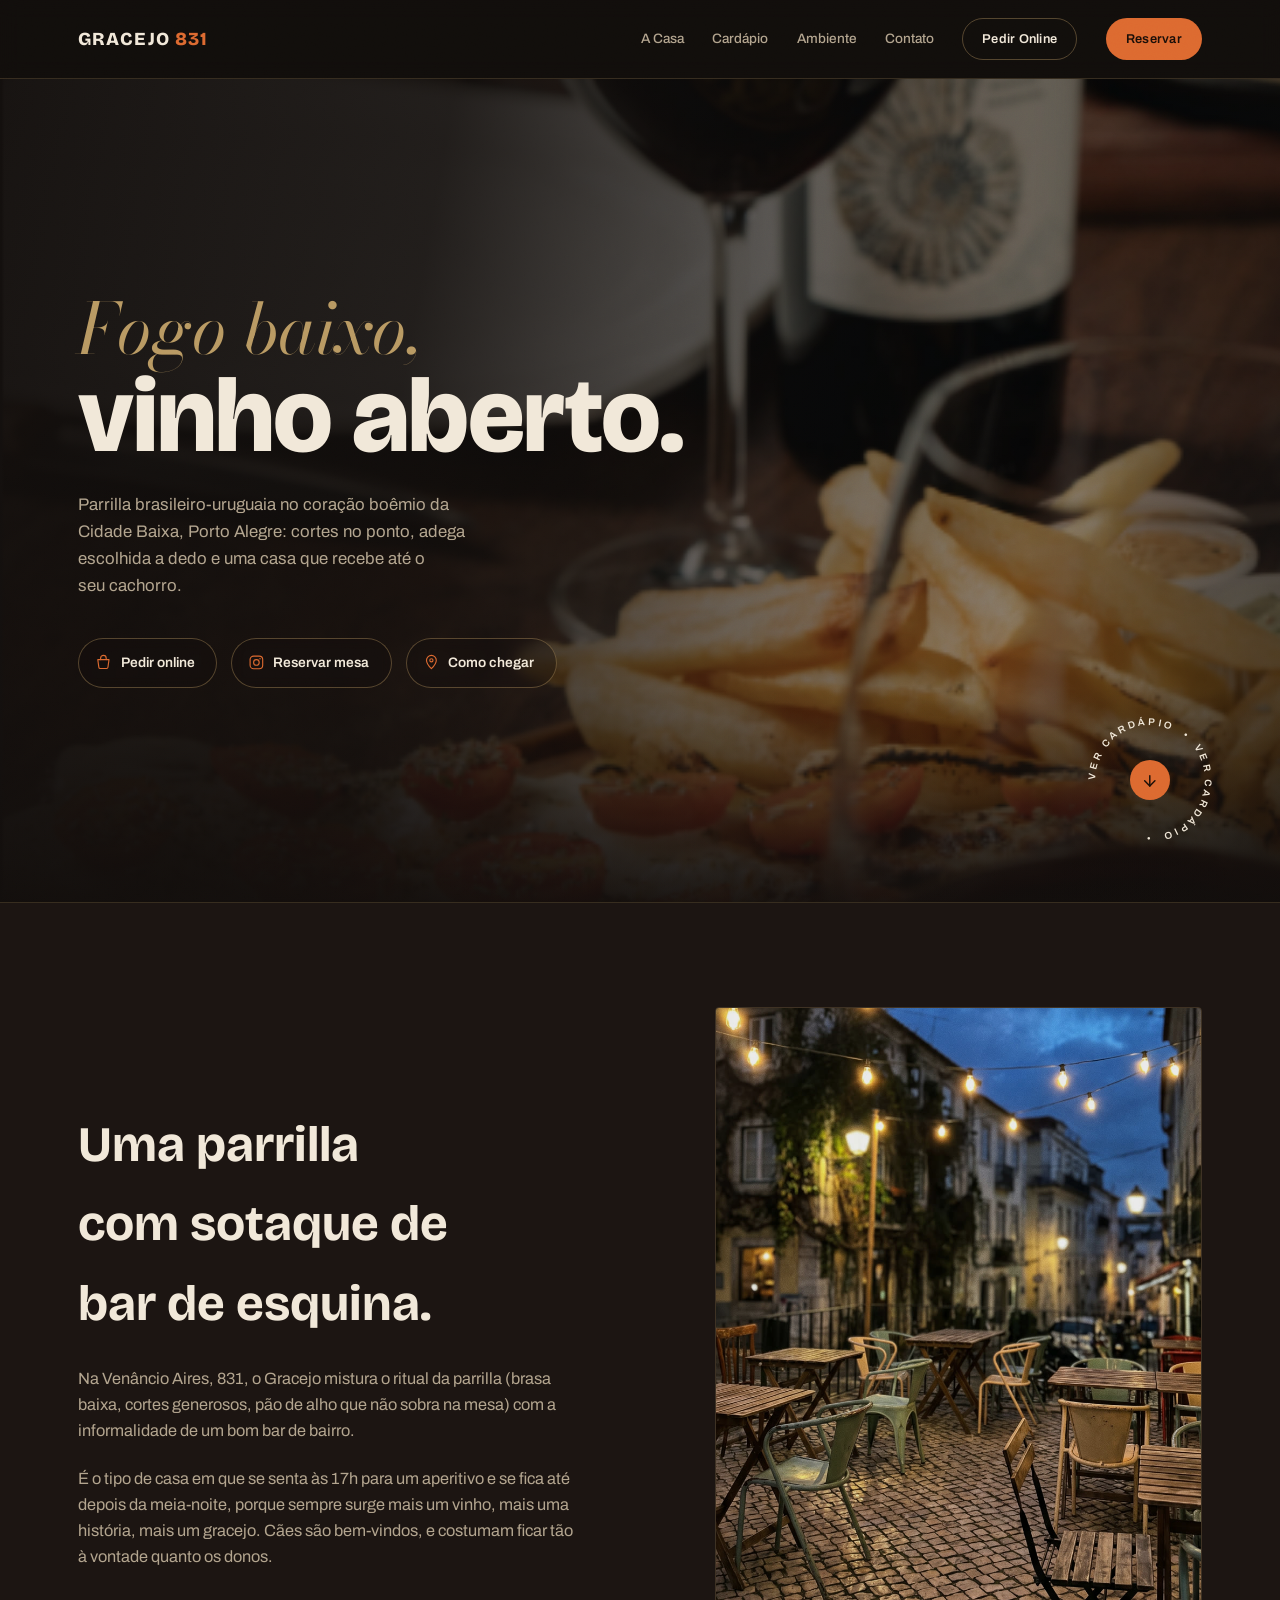
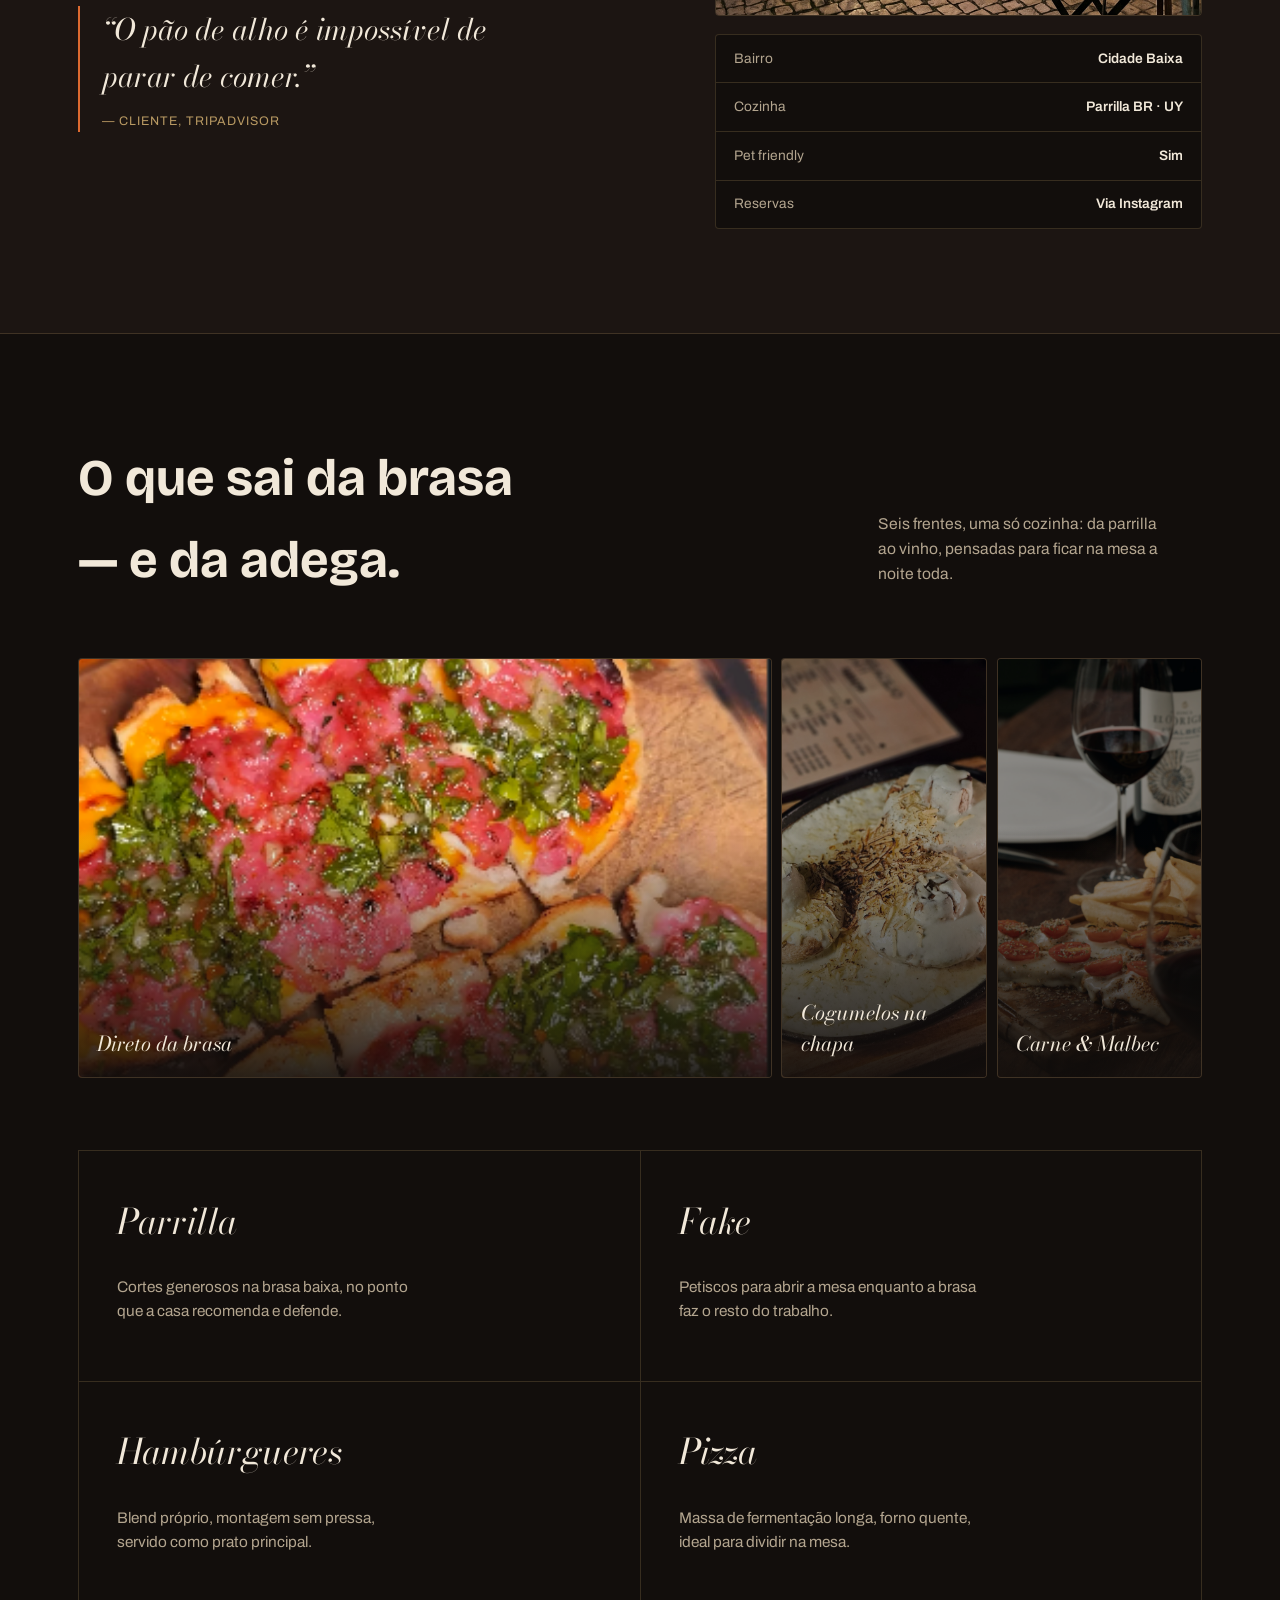
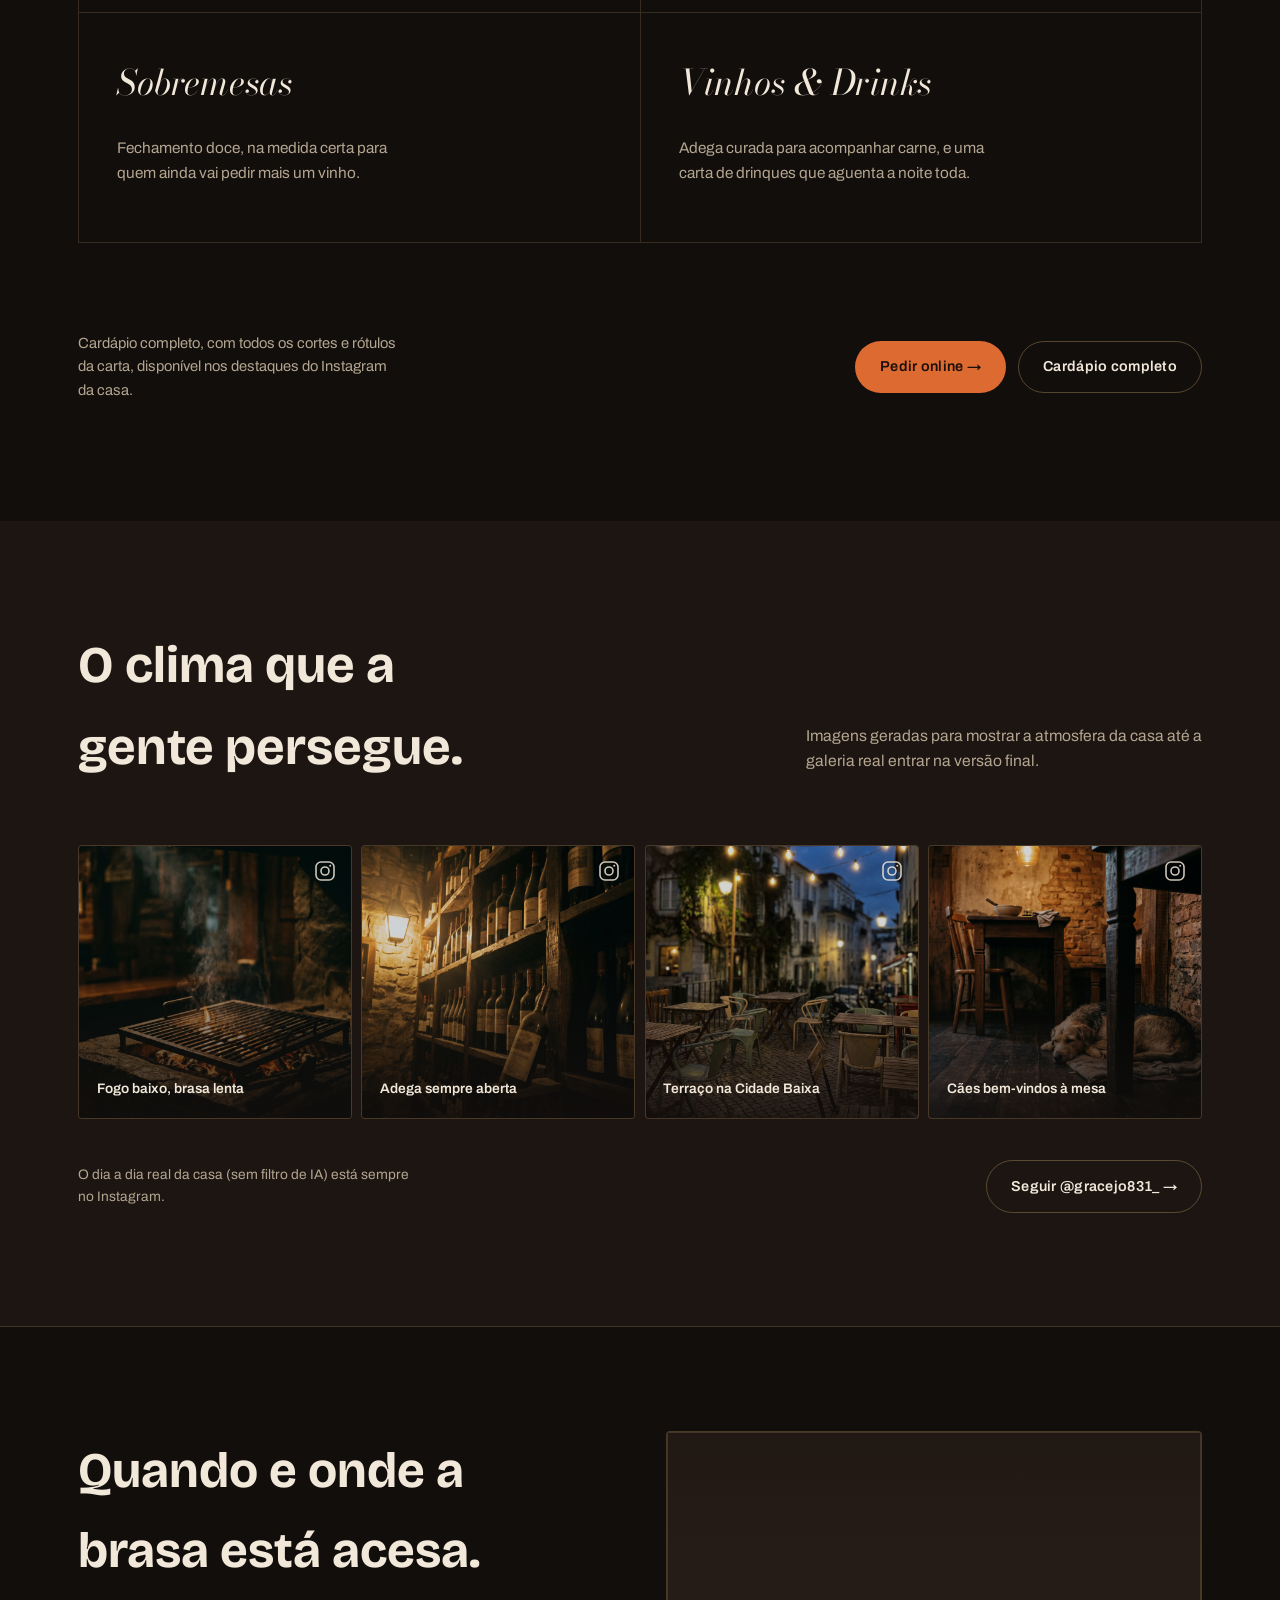
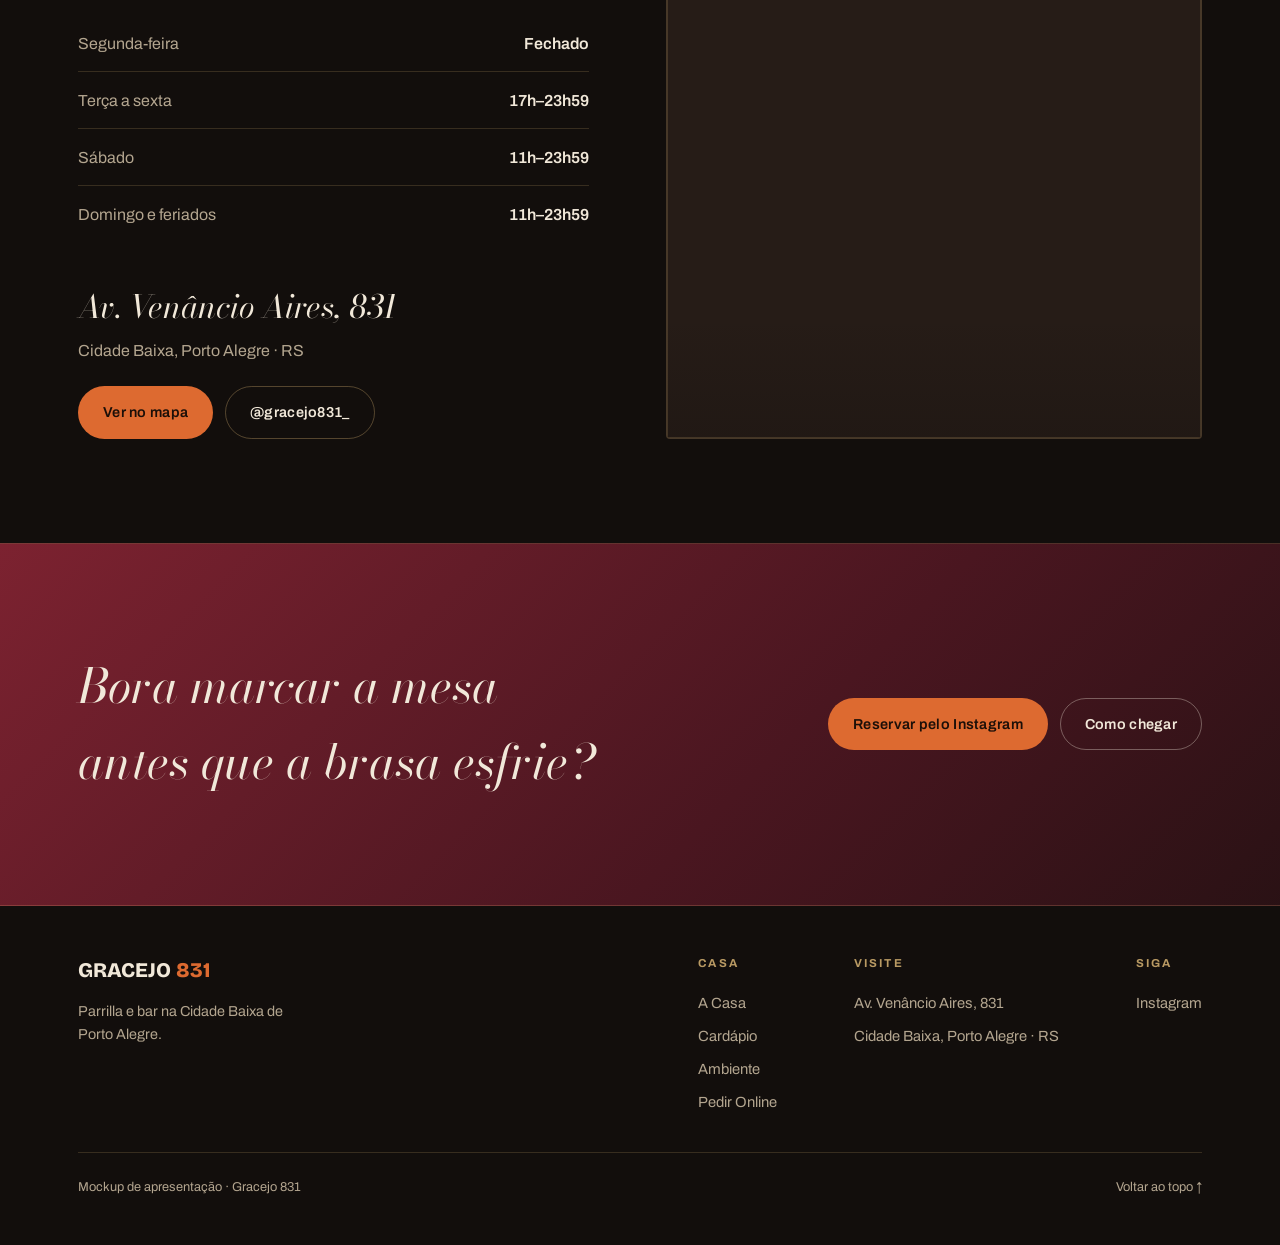
==== index.html @ 01ff9b74 "Redesign menu category list as a bordered 2-column grid Replace the flat stacked list of six categor" ====
<!doctype html>
<html lang="pt-BR">
<head>
<meta charset="UTF-8" />
<title>Gracejo 831</title>
<meta name="viewport" content="width=device-width, initial-scale=1" />
<meta name="description" content="Gracejo 831: parrilla brasileiro-uruguaia na Cidade Baixa, Porto Alegre. Cortes no ponto, adega escolhida a dedo, casa pet friendly." />
<link rel="preconnect" href="https://fonts.googleapis.com" />
<link rel="preconnect" href="https://fonts.gstatic.com" crossorigin />
<link href="https://fonts.googleapis.com/css2?family=Bricolage+Grotesque:opsz,wght@12..96,200..800&family=Bodoni+Moda:ital,opsz,wght@0,6..96,400..700;1,6..96,400..700&family=Archivo:wght@400;500;600;700&display=swap" rel="stylesheet" />
<link rel="stylesheet" href="styles.css" />

<style>
  /* ---------- Hero ---------- */
  .hero {
    position: relative;
    overflow: hidden;
    min-height: calc(100vh - var(--nav-h));
    display: flex;
    align-items: center;
    border-bottom: 1px solid var(--line);
  }
  .hero-media {
    position: absolute;
    inset: 0;
    z-index: 0;
  }
  .hero-media img {
    width: 100%;
    height: 100%;
    object-fit: cover;
    object-position: 62% 45%;
    filter: saturate(0.94) brightness(0.72);
  }
  .hero-media::after {
    content: "";
    position: absolute;
    inset: 0;
    background:
      linear-gradient(100deg, rgba(18, 14, 12, 0.96) 0%, rgba(18, 14, 12, 0.88) 32%, rgba(18, 14, 12, 0.42) 58%, rgba(18, 14, 12, 0.18) 78%, rgba(18, 14, 12, 0.55) 100%),
      linear-gradient(0deg, rgba(18, 14, 12, 0.9) 0%, rgba(18, 14, 12, 0) 26%);
  }
  .hero-inner {
    position: relative;
    z-index: 2;
    width: 100%;
    padding-block: clamp(3rem, 8vw, 4rem);
  }
  .hero-title {
    display: flex;
    flex-direction: column;
    gap: 0.1em;
  }
  .hero-title .line-italic {
    font-family: var(--font-serif);
    font-style: italic;
    font-weight: 400;
    font-size: clamp(2.4rem, 6vw, 4.4rem);
    color: var(--brass);
    line-height: 1;
  }
  .hero-title .line-strong {
    font-family: var(--font-display);
    font-weight: 800;
    font-size: clamp(3.2rem, 9vw, 6.6rem);
    line-height: 0.94;
    letter-spacing: -0.01em;
  }
  .hero-sub {
    max-width: 42ch;
    color: var(--bone-dim);
    margin-top: 1.6rem;
    font-size: 1.05rem;
  }
  .hero-actions {
    display: flex;
    flex-wrap: wrap;
    gap: 0.85rem;
    margin-top: 2.4rem;
  }
  .pill {
    display: inline-flex;
    align-items: center;
    gap: 0.55rem;
    padding: 0.8rem 1.35rem 0.8rem 1rem;
    border: 1px solid var(--line-strong);
    border-radius: 999px;
    font-size: 0.86rem;
    font-weight: 600;
    color: var(--bone);
    background: rgba(18, 14, 12, 0.35);
    backdrop-filter: blur(6px);
    transition: border-color 0.2s ease, background 0.2s ease, transform 0.15s ease;
  }
  .pill:hover { border-color: var(--brass); background: rgba(185, 154, 99, 0.14); transform: translateY(-1px); }
  .pill svg { width: 1.05rem; height: 1.05rem; flex: none; color: var(--ember); }

  .menu-badge {
    position: absolute;
    right: clamp(1.25rem, 5vw, 4.5rem);
    bottom: clamp(1.5rem, 6vw, 3.5rem);
    z-index: 3;
    width: clamp(96px, 11vw, 132px);
    height: clamp(96px, 11vw, 132px);
    display: grid;
    place-items: center;
  }
  .badge-ring {
    position: absolute;
    inset: 0;
    animation: spin 16s linear infinite;
  }
  .menu-badge-arrow {
    position: relative;
    z-index: 1;
    width: 2.5rem;
    height: 2.5rem;
    border-radius: 50%;
    background: var(--ember);
    color: #1b0f08;
    display: grid;
    place-items: center;
    transition: transform 0.2s ease;
  }
  .menu-badge:hover .menu-badge-arrow { transform: scale(1.08); }
  .menu-badge-arrow svg { width: 1.1rem; height: 1.1rem; }
  @keyframes spin { to { transform: rotate(360deg); } }
  @media (prefers-reduced-motion: reduce) {
    .badge-ring { animation: none; }
  }
  @media (max-width: 700px) {
    .menu-badge { display: none; }
  }

  /* ---------- A Casa ---------- */
  .casa {
    background: var(--charcoal-2);
    border-bottom: 1px solid var(--line);
  }
  .casa-grid {
    display: grid;
    grid-template-columns: 1.15fr 1fr;
    gap: clamp(2.5rem, 6vw, 5rem);
    align-items: center;
  }
  @media (max-width: 860px) {
    .casa-grid { grid-template-columns: 1fr; }
  }
  .casa-body h2 {
    font-size: clamp(2.1rem, 4.6vw, 3.1rem);
    max-width: 15ch;
  }
  .casa-body p { color: var(--bone-dim); font-size: 1.02rem; max-width: 56ch; margin-top: 1.4rem; }

  blockquote.pull {
    margin: 2.2rem 0 0;
    padding-left: 1.4rem;
    border-left: 2px solid var(--ember);
  }
  blockquote.pull p {
    font-family: var(--font-serif);
    font-style: italic;
    font-size: clamp(1.4rem, 2.6vw, 1.85rem);
    color: var(--bone);
    max-width: 22ch;
    margin: 0;
  }
  blockquote.pull cite {
    display: block;
    font-style: normal;
    font-size: 0.78rem;
    letter-spacing: 0.08em;
    text-transform: uppercase;
    color: var(--brass);
    margin-top: 0.7rem;
    font-family: var(--font-body);
  }

  .casa-media { position: relative; }
  .casa-photo {
    aspect-ratio: 4 / 5;
    border-radius: 4px;
    overflow: hidden;
    border: 1px solid var(--line);
  }
  .casa-photo img { width: 100%; height: 100%; object-fit: cover; filter: saturate(0.94) brightness(0.92); }
  .casa-strip {
    margin-top: 1.1rem;
    border: 1px solid var(--line);
    border-radius: 4px;
    background: var(--charcoal);
  }
  .casa-strip-row {
    display: flex;
    justify-content: space-between;
    gap: 1rem;
    padding: 0.8rem 1.15rem;
    border-bottom: 1px solid var(--line);
    font-size: 0.86rem;
  }
  .casa-strip-row:last-child { border-bottom: none; }
  .casa-strip-row .k { color: var(--bone-dim); }
  .casa-strip-row .v { font-weight: 600; text-align: right; }

  /* ---------- Cardápio ---------- */
  .foco-grid {
    display: flex;
    gap: 0.6rem;
    height: clamp(240px, 36vw, 420px);
    margin-bottom: clamp(3rem, 7vw, 4.5rem);
  }
  .foco-item {
    position: relative;
    flex: 1 1 0;
    min-width: 0;
    display: flex;
    flex-direction: column;
    justify-content: flex-end;
    border-radius: 4px;
    overflow: hidden;
    border: 1px solid var(--line);
    padding: 0;
    margin: 0;
    cursor: pointer;
    background: var(--charcoal-2);
    transition: flex-grow 0.55s cubic-bezier(0.16, 0.84, 0.44, 1);
  }
  .foco-item.is-active { flex-grow: 3.4; }
  .foco-item img {
    position: absolute;
    inset: 0;
    width: 100%;
    height: 100%;
    object-fit: cover;
    filter: saturate(0.82) brightness(0.66);
    transition: filter 0.5s ease;
  }
  .foco-item.is-active img { filter: saturate(1.05) brightness(1); }
  .foco-item::after {
    content: "";
    position: absolute;
    inset: 0;
    background: linear-gradient(180deg, rgba(18, 14, 12, 0) 40%, rgba(18, 14, 12, 0.9));
  }
  .foco-label {
    position: relative;
    z-index: 1;
    display: block;
    padding: 1.15rem;
    font-family: var(--font-serif);
    font-style: italic;
    font-size: clamp(1rem, 1.6vw, 1.3rem);
    color: var(--bone);
    text-align: left;
  }
  @media (max-width: 700px) {
    .foco-grid { flex-direction: column; height: auto; }
    .foco-item { flex: 0 0 auto; height: 120px; }
    .foco-item.is-active { height: 240px; }
  }
  @media (prefers-reduced-motion: reduce) {
    .foco-item, .foco-item img { transition: none; }
  }

  .menu-index {
    display: grid;
    grid-template-columns: repeat(2, 1fr);
    border-top: 1px solid var(--line);
    border-left: 1px solid var(--line);
  }
  .menu-index-row {
    padding: clamp(1.8rem, 3.6vw, 2.6rem) clamp(1.6rem, 3vw, 2.4rem);
    border-right: 1px solid var(--line);
    border-bottom: 1px solid var(--line);
    display: flex;
    flex-direction: column;
    gap: 0.65rem;
    transition: background 0.2s ease;
  }
  .menu-index-row:hover { background: rgba(185, 154, 99, 0.05); }
  .menu-index-row h3 {
    font-family: var(--font-serif);
    font-style: italic;
    font-weight: 400;
    font-size: clamp(1.6rem, 3.2vw, 2.2rem);
  }
  .menu-index-row p { color: var(--bone-dim); font-size: 0.96rem; max-width: 34ch; }
  @media (max-width: 700px) {
    .menu-index { grid-template-columns: 1fr; }
  }

  .menu-note {
    display: flex;
    justify-content: space-between;
    align-items: center;
    gap: 1.5rem;
    flex-wrap: wrap;
    margin-top: 2.6rem;
    padding-top: 2rem;
  }
  .menu-note p { color: var(--bone-dim); font-size: 0.92rem; max-width: 42ch; }

  /* ---------- Ambiente ---------- */
  .ambiente { background: var(--charcoal-2); border-bottom: 1px solid var(--line); }
  .ambiente .section-head p { max-width: 44ch; }
  .mood-grid {
    display: grid;
    grid-template-columns: repeat(4, 1fr);
    gap: 0.6rem;
  }
  @media (max-width: 900px) { .mood-grid { grid-template-columns: repeat(2, 1fr); } }
  .mood-card {
    aspect-ratio: 1 / 1;
    border-radius: 4px;
    border: 1px solid var(--line);
    position: relative;
    overflow: hidden;
    display: flex;
    align-items: flex-end;
    padding: 1.1rem;
    background: var(--charcoal-3);
  }
  .mood-card img {
    position: absolute;
    inset: 0;
    width: 100%;
    height: 100%;
    object-fit: cover;
    filter: saturate(0.94) brightness(0.85);
    transition: transform 0.6s cubic-bezier(0.16, 0.84, 0.44, 1), filter 0.6s ease;
  }
  .mood-card:hover img { transform: scale(1.06); filter: saturate(1.02) brightness(0.92); }
  .mood-card span {
    position: relative;
    z-index: 1;
    font-family: var(--font-body);
    font-weight: 600;
    font-size: 0.86rem;
    color: var(--bone);
    text-wrap: balance;
  }
  .mood-card .ig-mark {
    position: absolute;
    top: 0.85rem;
    right: 0.85rem;
    z-index: 1;
    width: 1.5rem;
    height: 1.5rem;
    color: var(--bone);
    opacity: 0.85;
  }
  .mood-card::after {
    content: "";
    position: absolute;
    inset: 0;
    z-index: 0;
    background: linear-gradient(180deg, rgba(18,14,12,0.02) 40%, rgba(18,14,12,0.88));
  }
  @media (prefers-reduced-motion: reduce) {
    .mood-card img, .mood-card:hover img { transition: none; transform: none; }
  }
  .ambiente-foot {
    display: flex;
    justify-content: space-between;
    align-items: center;
    gap: 1.5rem;
    flex-wrap: wrap;
    margin-top: 2rem;
  }
  .ambiente-foot p { color: var(--bone-dim); font-size: 0.86rem; max-width: 48ch; }

  /* ---------- Contato ---------- */
  .contato-grid {
    display: grid;
    grid-template-columns: 1fr 1.05fr;
    gap: clamp(2.5rem, 6vw, 5rem);
    align-items: stretch;
  }
  @media (max-width: 900px) { .contato-grid { grid-template-columns: 1fr; } }
  table.hours { width: 100%; border-collapse: collapse; margin-top: 1.6rem; }
  table.hours td {
    padding: 0.95rem 0;
    border-bottom: 1px solid var(--line);
    font-size: 1rem;
  }
  table.hours td:first-child { color: var(--bone-dim); }
  table.hours td:last-child { text-align: right; font-weight: 600; font-variant-numeric: tabular-nums; }
  table.hours tr:last-child td { border-bottom: none; }
  .addr-block { margin-top: 2.4rem; }
  .addr-block h3 { font-family: var(--font-serif); font-style: italic; font-weight: 400; font-size: clamp(1.5rem, 3vw, 2rem); }
  .addr-block p { color: var(--bone-dim); margin-top: 0.4rem; }
  .addr-actions { display: flex; gap: 0.75rem; margin-top: 1.4rem; flex-wrap: wrap; }

  .map-frame {
    position: relative;
    border-radius: 4px;
    overflow: hidden;
    border: 1px solid var(--line);
    min-height: 320px;
    background: var(--charcoal-3);
  }
  .map-frame iframe {
    position: absolute;
    inset: 0;
    width: 100%;
    height: 100%;
    border: 0;
    filter: grayscale(1) invert(0.9) contrast(0.85) brightness(0.95);
  }
  .map-frame::after {
    content: "";
    position: absolute;
    inset: 0;
    pointer-events: none;
    box-shadow: inset 0 0 0 1px var(--line);
    background: linear-gradient(180deg, rgba(18,14,12,0.25), rgba(18,14,12,0) 20%, rgba(18,14,12,0) 80%, rgba(18,14,12,0.25));
  }

  /* ---------- CTA band ---------- */
  .cta-band {
    background: linear-gradient(135deg, var(--malbec) 0%, var(--malbec-2) 60%, var(--charcoal) 130%);
    border-top: 1px solid var(--line);
    border-bottom: 1px solid var(--line);
  }
  .cta-inner {
    display: flex;
    justify-content: space-between;
    align-items: center;
    gap: 2rem;
    flex-wrap: wrap;
  }
  .cta-band h2 {
    font-family: var(--font-serif);
    font-style: italic;
    font-weight: 400;
    font-size: clamp(2rem, 5vw, 3rem);
    max-width: 18ch;
  }
  .cta-band .btn-ghost { border-color: rgba(241, 232, 217, 0.35); }
  .cta-band .btn-ghost:hover { border-color: var(--bone); background: rgba(241, 232, 217, 0.08); }
</style>
</head>
<body>

<!--
THESIS: A premium editorial restaurant template — full-bleed food photography,
an elegant italic-serif headline, and a tabbed dish showcase — built the way
a client-approved reference actually looks, replacing the previous build's
bespoke animated-grate hero the owner rejected.
OWN-WORLD: near-black charcoal ground, warm bone/cream text, ember-orange
for action, brass/gold for quiet accents and rules, malbec reserved for the
closing CTA band; Bricolage Grotesque for UI, Bodoni Moda italic (swapped in
after the detector flagged Instrument Serif as an overused face) for display
headlines and pull quotes, Archivo for body.
STORY: visitor lands on a full-bleed hero photo with an italic serif tagline
and a rotating "ver cardápio" badge, scrolls through A Casa's real voice,
a photo-led dish showcase and menu index, an Instagram-style Ambiente grid,
then Contato with a real embedded map and hours before a closing reservation
band.
FIRST VIEWPORT: sticky nav (links left, centered wordmark, CTAs right) over
a full-bleed dark hero photo; two-line italic/bold headline and subhead
lower-left, three quick-action pills beneath, rotating circular badge
anchored bottom-right.
FORM: brief-pinned directly by the user's own reference screenshots (a dark
editorial restaurant template) and https://restaurantefontana.com.br/
(quick-action row, tabbed menu, Instagram feed, map contact section) — no
concept-seed roll; a user-pinned direction beats the roll, always. Built
code-led: the references already serve as the approved composition, so the
comp-visualization round is skipped by disclosed substitution rather than
generating redundant AI comps of a look the client already chose by example.
FINISH: unreviewed and undocumented is unfinished; this build ends with the
finish review, the verdict, DESIGN.md, and every shipping raster carrying
its provenance.
-->

<header class="site">
  <nav class="nav wrap">
    <button class="nav-toggle" aria-expanded="false" aria-controls="nav-mobile" data-nav-toggle aria-label="Abrir menu">
      <svg viewBox="0 0 24 24" fill="none" stroke="currentColor" stroke-width="1.6" stroke-linecap="round"><line x1="3" y1="6" x2="21" y2="6"/><line x1="3" y1="12" x2="21" y2="12"/><line x1="3" y1="18" x2="21" y2="18"/></svg>
    </button>
    <a href="#top" class="brand">GRACEJO<span>&nbsp;831</span></a>
    <div class="nav-links-right">
      <a href="#casa">A Casa</a>
      <a href="#cardapio">Cardápio</a>
      <a href="#ambiente">Ambiente</a>
      <a href="#contato">Contato</a>
      <a class="btn btn-ghost" href="pedir.html">Pedir Online</a>
      <a class="btn btn-ember" href="https://www.instagram.com/gracejo831_/" target="_blank" rel="noopener">Reservar</a>
    </div>
  </nav>
  <div class="nav-mobile-panel" id="nav-mobile" data-nav-panel>
    <div class="wrap">
      <a href="#casa">A Casa</a>
      <a href="#cardapio">Cardápio</a>
      <a href="#ambiente">Ambiente</a>
      <a href="#contato">Contato</a>
      <div class="btn-row">
        <a class="btn btn-ghost" href="pedir.html">Pedir Online</a>
        <a class="btn btn-ember" href="https://www.instagram.com/gracejo831_/" target="_blank" rel="noopener">Reservar</a>
      </div>
    </div>
  </div>
</header>

<main id="top">
  <section class="hero">
    <div class="hero-media">
      <img src="assets/vinho_carne.png" alt="Corte grelhado ao lado de fritas e uma taça de Malbec" />
    </div>
    <div class="hero-inner wrap">
      <h1 class="hero-title">
        <span class="line-italic">Fogo baixo,</span>
        <span class="line-strong">vinho aberto.</span>
      </h1>
      <p class="hero-sub">Parrilla brasileiro-uruguaia no coração boêmio da Cidade Baixa, Porto Alegre: cortes no ponto, adega escolhida a dedo e uma casa que recebe até o seu cachorro.</p>
      <div class="hero-actions">
        <a class="pill" href="pedir.html">
          <svg viewBox="0 0 24 24" fill="none" stroke="currentColor" stroke-width="1.6" stroke-linecap="round" stroke-linejoin="round"><path d="M4 8h16l-1.5 11a2 2 0 0 1-2 1.7H7.5a2 2 0 0 1-2-1.7Z"/><path d="M8 8V6a4 4 0 0 1 8 0v2"/></svg>
          Pedir online
        </a>
        <a class="pill" href="https://www.instagram.com/gracejo831_/" target="_blank" rel="noopener">
          <svg viewBox="0 0 24 24" fill="none" stroke="currentColor" stroke-width="1.6"><rect x="3" y="3" width="18" height="18" rx="5"/><circle cx="12" cy="12" r="4"/><circle cx="17.2" cy="6.8" r="1" fill="currentColor" stroke="none"/></svg>
          Reservar mesa
        </a>
        <a class="pill" href="https://www.google.com/maps/search/?api=1&query=Av.+Ven%C3%A2ncio+Aires%2C+831+-+Cidade+Baixa%2C+Porto+Alegre+-+RS" target="_blank" rel="noopener">
          <svg viewBox="0 0 24 24" fill="none" stroke="currentColor" stroke-width="1.6" stroke-linecap="round" stroke-linejoin="round"><path d="M12 21s7-6.6 7-12a7 7 0 1 0-14 0c0 5.4 7 12 7 12Z"/><circle cx="12" cy="9" r="2.3"/></svg>
          Como chegar
        </a>
      </div>
    </div>
    <a class="menu-badge" href="#cardapio" aria-label="Ver cardápio">
      <svg class="badge-ring" viewBox="0 0 140 140">
        <defs><path id="badgePath" d="M70,70 m-58,0 a58,58 0 1,1 116,0 a58,58 0 1,1 -116,0" /></defs>
        <text font-family="Archivo, sans-serif" font-size="10.5" font-weight="600" letter-spacing="3" fill="var(--bone)">
          <textPath href="#badgePath">VER CARDÁPIO&nbsp;&nbsp;•&nbsp;&nbsp;VER CARDÁPIO&nbsp;&nbsp;•&nbsp;&nbsp;</textPath>
        </text>
      </svg>
      <span class="menu-badge-arrow">
        <svg viewBox="0 0 24 24" fill="none" stroke="currentColor" stroke-width="2" stroke-linecap="round" stroke-linejoin="round"><line x1="12" y1="5" x2="12" y2="19"/><polyline points="19 12 12 19 5 12"/></svg>
      </span>
    </a>
  </section>

  <section class="casa" id="casa">
    <div class="wrap casa-grid">
      <div class="casa-body">
        <h2>Uma parrilla com sotaque de bar de esquina.</h2>
        <p>Na Venâncio Aires, 831, o Gracejo mistura o ritual da parrilla (brasa baixa, cortes generosos, pão de alho que não sobra na mesa) com a informalidade de um bom bar de bairro.</p>
        <p>É o tipo de casa em que se senta às 17h para um aperitivo e se fica até depois da meia-noite, porque sempre surge mais um vinho, mais uma história, mais um gracejo. Cães são bem-vindos, e costumam ficar tão à vontade quanto os donos.</p>
        <blockquote class="pull">
          <p>&ldquo;O pão de alho é impossível de parar de comer.&rdquo;</p>
          <cite>— cliente, Tripadvisor</cite>
        </blockquote>
      </div>
      <div class="casa-media">
        <div class="casa-photo">
          <img src="assets/mood_terraco.jpg" alt="Mesas ao ar livre sob luzes de varal ao entardecer (imagem gerada, clima ilustrativo)" loading="lazy" />
        </div>
        <div class="casa-strip">
          <div class="casa-strip-row"><span class="k">Bairro</span><span class="v">Cidade Baixa</span></div>
          <div class="casa-strip-row"><span class="k">Cozinha</span><span class="v">Parrilla BR · UY</span></div>
          <div class="casa-strip-row"><span class="k">Pet friendly</span><span class="v">Sim</span></div>
          <div class="casa-strip-row"><span class="k">Reservas</span><span class="v">Via Instagram</span></div>
        </div>
      </div>
    </div>
  </section>

  <section id="cardapio">
    <div class="wrap">
      <div class="section-head">
        <h2>O que sai da brasa — e da adega.</h2>
        <p>Seis frentes, uma só cozinha: da parrilla ao vinho, pensadas para ficar na mesa a noite toda.</p>
      </div>
      <div class="foco-grid" data-foco>
        <button class="foco-item is-active" data-foco-item aria-pressed="true">
          <img src="assets/entradinhas.png" alt="Torradas de pão com carne desfiada e chimichurri fresco" loading="lazy" />
          <span class="foco-label">Direto da brasa</span>
        </button>
        <button class="foco-item" data-foco-item aria-pressed="false">
          <img src="assets/cogumelos_assados.png" alt="Cogumelos assados gratinados com queijo e chips de alho" loading="lazy" />
          <span class="foco-label">Cogumelos na chapa</span>
        </button>
        <button class="foco-item" data-foco-item aria-pressed="false">
          <img src="assets/vinho_carne.png" alt="Corte grelhado ao lado de fritas e uma taça de Malbec" loading="lazy" />
          <span class="foco-label">Carne &amp; Malbec</span>
        </button>
      </div>

      <div class="menu-index">
        <div class="menu-index-row">
          <h3>Parrilla</h3>
          <p>Cortes generosos na brasa baixa, no ponto que a casa recomenda e defende.</p>
        </div>
        <div class="menu-index-row">
          <h3>Fake</h3>
          <p>Petiscos para abrir a mesa enquanto a brasa faz o resto do trabalho.</p>
        </div>
        <div class="menu-index-row">
          <h3>Hambúrgueres</h3>
          <p>Blend próprio, montagem sem pressa, servido como prato principal.</p>
        </div>
        <div class="menu-index-row">
          <h3>Pizza</h3>
          <p>Massa de fermentação longa, forno quente, ideal para dividir na mesa.</p>
        </div>
        <div class="menu-index-row">
          <h3>Sobremesas</h3>
          <p>Fechamento doce, na medida certa para quem ainda vai pedir mais um vinho.</p>
        </div>
        <div class="menu-index-row">
          <h3>Vinhos &amp; Drinks</h3>
          <p>Adega curada para acompanhar carne, e uma carta de drinques que aguenta a noite toda.</p>
        </div>
      </div>

      <div class="menu-note">
        <p>Cardápio completo, com todos os cortes e rótulos da carta, disponível nos destaques do Instagram da casa.</p>
        <div class="btn-row">
          <a class="btn btn-ember" href="pedir.html">Pedir online →</a>
          <a class="btn btn-ghost" href="https://www.instagram.com/gracejo831_/" target="_blank" rel="noopener">Cardápio completo</a>
        </div>
      </div>
    </div>
  </section>

  <section class="ambiente" id="ambiente">
    <div class="wrap">
      <div class="section-head">
        <h2>O clima que a gente persegue.</h2>
        <p>Imagens geradas para mostrar a atmosfera da casa até a galeria real entrar na versão final.</p>
      </div>
      <div class="mood-grid">
        <div class="mood-card">
          <img src="assets/mood_brasa.jpg" alt="Brasa baixa sob grelha de ferro, fumaça subindo (imagem gerada, clima ilustrativo)" loading="lazy" />
          <svg class="ig-mark" viewBox="0 0 24 24" fill="none" stroke="currentColor" stroke-width="1.6"><rect x="3" y="3" width="18" height="18" rx="5"/><circle cx="12" cy="12" r="4"/><circle cx="17.2" cy="6.8" r="1" fill="currentColor" stroke="none"/></svg>
          <span>Fogo baixo, brasa lenta</span>
        </div>
        <div class="mood-card">
          <img src="assets/mood_adega.jpg" alt="Parede de vinhos em prateleiras de madeira, luz âmbar (imagem gerada, clima ilustrativo)" loading="lazy" />
          <svg class="ig-mark" viewBox="0 0 24 24" fill="none" stroke="currentColor" stroke-width="1.6"><rect x="3" y="3" width="18" height="18" rx="5"/><circle cx="12" cy="12" r="4"/><circle cx="17.2" cy="6.8" r="1" fill="currentColor" stroke="none"/></svg>
          <span>Adega sempre aberta</span>
        </div>
        <div class="mood-card">
          <img src="assets/mood_terraco.jpg" alt="Mesas ao ar livre sob luzes de varal ao entardecer (imagem gerada, clima ilustrativo)" loading="lazy" />
          <svg class="ig-mark" viewBox="0 0 24 24" fill="none" stroke="currentColor" stroke-width="1.6"><rect x="3" y="3" width="18" height="18" rx="5"/><circle cx="12" cy="12" r="4"/><circle cx="17.2" cy="6.8" r="1" fill="currentColor" stroke="none"/></svg>
          <span>Terraço na Cidade Baixa</span>
        </div>
        <div class="mood-card">
          <img src="assets/mood_cachorro.jpg" alt="Cachorro tranquilo deitado junto a uma mesa de madeira (imagem gerada, clima ilustrativo)" loading="lazy" />
          <svg class="ig-mark" viewBox="0 0 24 24" fill="none" stroke="currentColor" stroke-width="1.6"><rect x="3" y="3" width="18" height="18" rx="5"/><circle cx="12" cy="12" r="4"/><circle cx="17.2" cy="6.8" r="1" fill="currentColor" stroke="none"/></svg>
          <span>Cães bem-vindos à mesa</span>
        </div>
      </div>
      <div class="ambiente-foot">
        <p>O dia a dia real da casa (sem filtro de IA) está sempre no Instagram.</p>
        <a class="btn btn-ghost" href="https://www.instagram.com/gracejo831_/" target="_blank" rel="noopener">Seguir @gracejo831_ →</a>
      </div>
    </div>
  </section>

  <section id="contato">
    <div class="wrap contato-grid">
      <div>
        <h2 style="font-size:clamp(2.1rem,4.6vw,3.1rem);">Quando e onde a brasa está acesa.</h2>
        <table class="hours">
          <tr><td>Segunda-feira</td><td>Fechado</td></tr>
          <tr><td>Terça a sexta</td><td>17h–23h59</td></tr>
          <tr><td>Sábado</td><td>11h–23h59</td></tr>
          <tr><td>Domingo e feriados</td><td>11h–23h59</td></tr>
        </table>
        <div class="addr-block">
          <h3>Av. Venâncio Aires, 831</h3>
          <p>Cidade Baixa, Porto Alegre · RS</p>
          <div class="addr-actions">
            <a class="btn btn-ember" href="https://www.google.com/maps/search/?api=1&query=Av.+Ven%C3%A2ncio+Aires%2C+831+-+Cidade+Baixa%2C+Porto+Alegre+-+RS" target="_blank" rel="noopener">Ver no mapa</a>
            <a class="btn btn-ghost" href="https://www.instagram.com/gracejo831_/" target="_blank" rel="noopener">@gracejo831_</a>
          </div>
        </div>
      </div>
      <div class="map-frame">
        <iframe
          src="https://www.google.com/maps?q=Av.+Ven%C3%A2ncio+Aires,+831+-+Cidade+Baixa,+Porto+Alegre+-+RS&output=embed"
          title="Mapa até Av. Venâncio Aires, 831, Cidade Baixa, Porto Alegre"
          loading="lazy"
          referrerpolicy="no-referrer-when-downgrade"
        ></iframe>
      </div>
    </div>
  </section>

  <section class="cta-band">
    <div class="wrap cta-inner">
      <h2>Bora marcar a mesa antes que a brasa esfrie?</h2>
      <div class="btn-row">
        <a class="btn btn-ember" href="https://www.instagram.com/gracejo831_/" target="_blank" rel="noopener">Reservar pelo Instagram</a>
        <a class="btn btn-ghost" href="https://www.google.com/maps/search/?api=1&query=Av.+Ven%C3%A2ncio+Aires%2C+831+-+Cidade+Baixa%2C+Porto+Alegre+-+RS" target="_blank" rel="noopener">Como chegar</a>
      </div>
    </div>
  </section>
</main>

<footer>
  <div class="wrap">
    <div class="foot-grid">
      <div>
        <a href="#top" class="foot-brand">GRACEJO<span>&nbsp;831</span></a>
        <p style="color:var(--bone-dim); font-size:0.9rem; max-width:28ch; margin-top:0.8rem;">Parrilla e bar na Cidade Baixa de Porto Alegre.</p>
      </div>
      <div class="foot-cols">
        <div class="foot-col">
          <h4>Casa</h4>
          <ul>
            <li><a href="#casa">A Casa</a></li>
            <li><a href="#cardapio">Cardápio</a></li>
            <li><a href="#ambiente">Ambiente</a></li>
            <li><a href="pedir.html">Pedir Online</a></li>
          </ul>
        </div>
        <div class="foot-col">
          <h4>Visite</h4>
          <ul>
            <li>Av. Venâncio Aires, 831</li>
            <li>Cidade Baixa, Porto Alegre · RS</li>
          </ul>
        </div>
        <div class="foot-col">
          <h4>Siga</h4>
          <ul>
            <li><a href="https://www.instagram.com/gracejo831_/" target="_blank" rel="noopener">Instagram</a></li>
          </ul>
        </div>
      </div>
    </div>
    <div class="foot-bottom">
      <span>Mockup de apresentação · Gracejo 831</span>
      <a class="back-top" href="#top">Voltar ao topo ↑</a>
    </div>
  </div>
</footer>

<script>
  (function () {
    var toggle = document.querySelector("[data-nav-toggle]");
    var panel = document.querySelector("[data-nav-panel]");
    if (!toggle || !panel) return;
    toggle.addEventListener("click", function () {
      var open = panel.classList.toggle("is-open");
      toggle.setAttribute("aria-expanded", String(open));
    });
    panel.querySelectorAll("a").forEach(function (a) {
      a.addEventListener("click", function () {
        panel.classList.remove("is-open");
        toggle.setAttribute("aria-expanded", "false");
      });
    });
  })();
</script>

<script>
  (function () {
    var items = document.querySelectorAll("[data-foco-item]");
    if (!items.length) return;
    var reduceMotion = window.matchMedia("(prefers-reduced-motion: reduce)").matches;
    var idx = 0;
    var timer;

    function setActive(i) {
      idx = i;
      items.forEach(function (el, j) {
        var isActive = j === i;
        el.classList.toggle("is-active", isActive);
        el.setAttribute("aria-pressed", String(isActive));
      });
    }

    function resetTimer() {
      if (reduceMotion) return;
      clearInterval(timer);
      timer = setInterval(function () {
        setActive((idx + 1) % items.length);
      }, 4200);
    }

    items.forEach(function (el, i) {
      el.addEventListener("mouseenter", function () { setActive(i); resetTimer(); });
      el.addEventListener("focus", function () { setActive(i); resetTimer(); });
      el.addEventListener("click", function () { setActive(i); resetTimer(); });
    });

    resetTimer();
  })();
</script>
</body>
</html>
---- styles.css ----
/* Gracejo 831 — shared design system (tokens, nav, buttons, footer) */
:root {
  --charcoal: #120e0c;
  --charcoal-2: #1c1512;
  --charcoal-3: #261c17;
  --bone: #f1e8d9;
  --bone-dim: #b3a58f;
  --ember: #dd6a30;
  --ember-dim: #a54a22;
  --malbec: #7c2230;
  --malbec-2: #4a1620;
  --brass: #b99a63;
  --line: rgba(185, 154, 99, 0.22);
  --line-strong: rgba(185, 154, 99, 0.4);
  --font-display: "Bricolage Grotesque", "Arial Narrow", sans-serif;
  --font-serif: "Bodoni Moda", Georgia, serif;
  --font-body: "Archivo", "Helvetica Neue", Arial, sans-serif;
  --nav-h: 76px;
}

* { box-sizing: border-box; }
html { scroll-behavior: smooth; }

body {
  margin: 0;
  background: var(--charcoal);
  color: var(--bone);
  font-family: var(--font-body);
  font-size: 16px;
  line-height: 1.6;
  -webkit-font-smoothing: antialiased;
}

/* film-grain texture, generated, no external asset */
body::before {
  content: "";
  position: fixed;
  inset: 0;
  pointer-events: none;
  z-index: 999;
  opacity: 0.045;
  mix-blend-mode: overlay;
  background-image: url("data:image/svg+xml;utf8,<svg xmlns='http://www.w3.org/2000/svg' width='160' height='160'><filter id='n'><feTurbulence type='fractalNoise' baseFrequency='0.9' numOctaves='2' stitchTiles='stitch'/></filter><rect width='100%25' height='100%25' filter='url(%23n)'/></svg>");
}

img, svg { max-width: 100%; display: block; }
a { color: inherit; text-decoration: none; }
ul { margin: 0; padding: 0; list-style: none; }

::selection { background: var(--ember); color: #1b0f08; }

::-webkit-scrollbar { width: 12px; height: 12px; }
::-webkit-scrollbar-track { background: var(--charcoal); }
::-webkit-scrollbar-thumb { background: var(--charcoal-3); border-radius: 8px; border: 3px solid var(--charcoal); }
::-webkit-scrollbar-thumb:hover { background: var(--brass); }
html { scrollbar-color: var(--charcoal-3) var(--charcoal); }

:focus-visible { outline: 2px solid var(--ember); outline-offset: 3px; }

.wrap {
  max-width: 1220px;
  margin-inline: auto;
  padding-inline: clamp(1.25rem, 4vw, 3rem);
}

h1, h2, h3 {
  font-family: var(--font-display);
  text-wrap: balance;
  margin: 0;
}

p { text-wrap: pretty; }

.btn {
  display: inline-flex;
  align-items: center;
  gap: 0.5rem;
  font-family: var(--font-body);
  font-weight: 600;
  font-size: 0.9rem;
  letter-spacing: 0.02em;
  padding: 0.85rem 1.5rem;
  border-radius: 999px;
  border: 1px solid transparent;
  cursor: pointer;
  transition: transform 0.15s ease, background 0.2s ease, color 0.2s ease, border-color 0.2s ease;
  background: none;
}
.btn:hover { transform: translateY(-1px); }

.btn-ember { background: var(--ember); color: #1b0f08; }
.btn-ember:hover { background: #ea7a3f; }

.btn-ghost { background: transparent; color: var(--bone); border-color: var(--line-strong); }
.btn-ghost:hover { border-color: var(--brass); background: rgba(185, 154, 99, 0.08); }

.btn[disabled] { opacity: 0.45; cursor: not-allowed; transform: none; }

.btn-row { display: flex; gap: 0.75rem; flex-wrap: wrap; }

/* ---------- Nav ---------- */
header.site {
  position: sticky;
  top: 0;
  z-index: 100;
  background: rgba(18, 14, 12, 0.86);
  backdrop-filter: blur(10px);
  border-bottom: 1px solid var(--line);
}
.nav {
  display: flex;
  align-items: center;
  justify-content: space-between;
  padding-block: 1.15rem;
  gap: 1rem;
}
.nav-links-right {
  display: flex;
  align-items: center;
  gap: clamp(1rem, 2.2vw, 1.9rem);
  font-size: 0.85rem;
  font-weight: 500;
  color: var(--bone-dim);
  justify-content: flex-end;
}
.nav-links-right a:not(.btn) { transition: color 0.2s ease; position: relative; }
.nav-links-right a:not(.btn)::after {
  content: "";
  position: absolute;
  left: 0; right: 100%;
  bottom: -4px;
  height: 1px;
  background: var(--brass);
  transition: right 0.25s ease;
}
.nav-links-right a:not(.btn):hover { color: var(--bone); }
.nav-links-right a:not(.btn):hover::after { right: 0; }
.nav-links-right .btn { padding: 0.6rem 1.2rem; font-size: 0.8rem; }

.brand {
  font-family: var(--font-display);
  font-weight: 800;
  font-size: 1.15rem;
  letter-spacing: 0.06em;
  white-space: nowrap;
  flex: none;
}
.brand span { color: var(--ember); }

.nav-toggle {
  display: none;
  background: none;
  border: none;
  color: var(--bone);
  cursor: pointer;
  padding: 0.4rem;
}
.nav-toggle svg { width: 22px; height: 22px; }

.nav-mobile-panel { display: none; }

@media (max-width: 820px) {
  .nav-links-right a:not(.btn) { display: none; }
  .nav-links-right { justify-content: flex-end; gap: 0.6rem; }
  .nav-links-right .btn-ghost { display: none; }
  .nav-toggle { display: inline-flex; order: -1; }
  .brand { font-size: 1rem; }

  .nav-mobile-panel {
    display: grid;
    grid-template-rows: 0fr;
    overflow: hidden;
    transition: grid-template-rows 0.3s ease;
    border-top: 0px solid var(--line);
  }
  .nav-mobile-panel.is-open {
    grid-template-rows: 1fr;
    border-top-width: 1px;
  }
  .nav-mobile-panel .wrap {
    display: flex;
    flex-direction: column;
    gap: 0.4rem;
    padding-block: 0;
    min-height: 0;
  }
  .nav-mobile-panel.is-open .wrap { padding-block: 1rem; }
  .nav-mobile-panel a:not(.btn) {
    padding-block: 0.6rem;
    font-size: 0.95rem;
    color: var(--bone-dim);
    border-bottom: 1px solid var(--line);
  }
  .nav-mobile-panel .btn-row { margin-top: 0.6rem; }
}

/* ---------- Section shell ---------- */
section { padding-block: clamp(4rem, 9vw, 6.5rem); }
.section-head {
  display: flex;
  justify-content: space-between;
  align-items: flex-end;
  gap: 2rem;
  flex-wrap: wrap;
  margin-bottom: clamp(2.5rem, 6vw, 3.5rem);
}
.section-head h2 {
  font-size: clamp(2.1rem, 5vw, 3.2rem);
  font-weight: 700;
  max-width: 18ch;
}
.section-head p {
  max-width: 36ch;
  color: var(--bone-dim);
  font-size: 0.98rem;
}

/* ---------- Footer ---------- */
footer {
  padding-block: 3rem;
}
.foot-grid {
  display: flex;
  justify-content: space-between;
  align-items: flex-start;
  gap: 2rem;
  flex-wrap: wrap;
  padding-bottom: 2rem;
  border-bottom: 1px solid var(--line);
}
.foot-brand { font-family: var(--font-display); font-weight: 800; font-size: 1.3rem; }
.foot-brand span { color: var(--ember); }
.foot-cols { display: flex; gap: clamp(2rem, 6vw, 5rem); flex-wrap: wrap; }
.foot-col h4 {
  font-size: 0.72rem;
  letter-spacing: 0.18em;
  text-transform: uppercase;
  color: var(--brass);
  margin: 0 0 0.9rem;
  font-weight: 700;
  font-family: var(--font-body);
}
.foot-col ul li { color: var(--bone-dim); font-size: 0.92rem; padding-block: 0.3rem; }
.foot-col a:hover { color: var(--bone); }
.foot-bottom {
  display: flex;
  justify-content: space-between;
  flex-wrap: wrap;
  gap: 1rem;
  padding-top: 1.5rem;
  font-size: 0.8rem;
  color: var(--bone-dim);
}
.back-top { color: var(--bone-dim); }
.back-top:hover { color: var(--ember); }
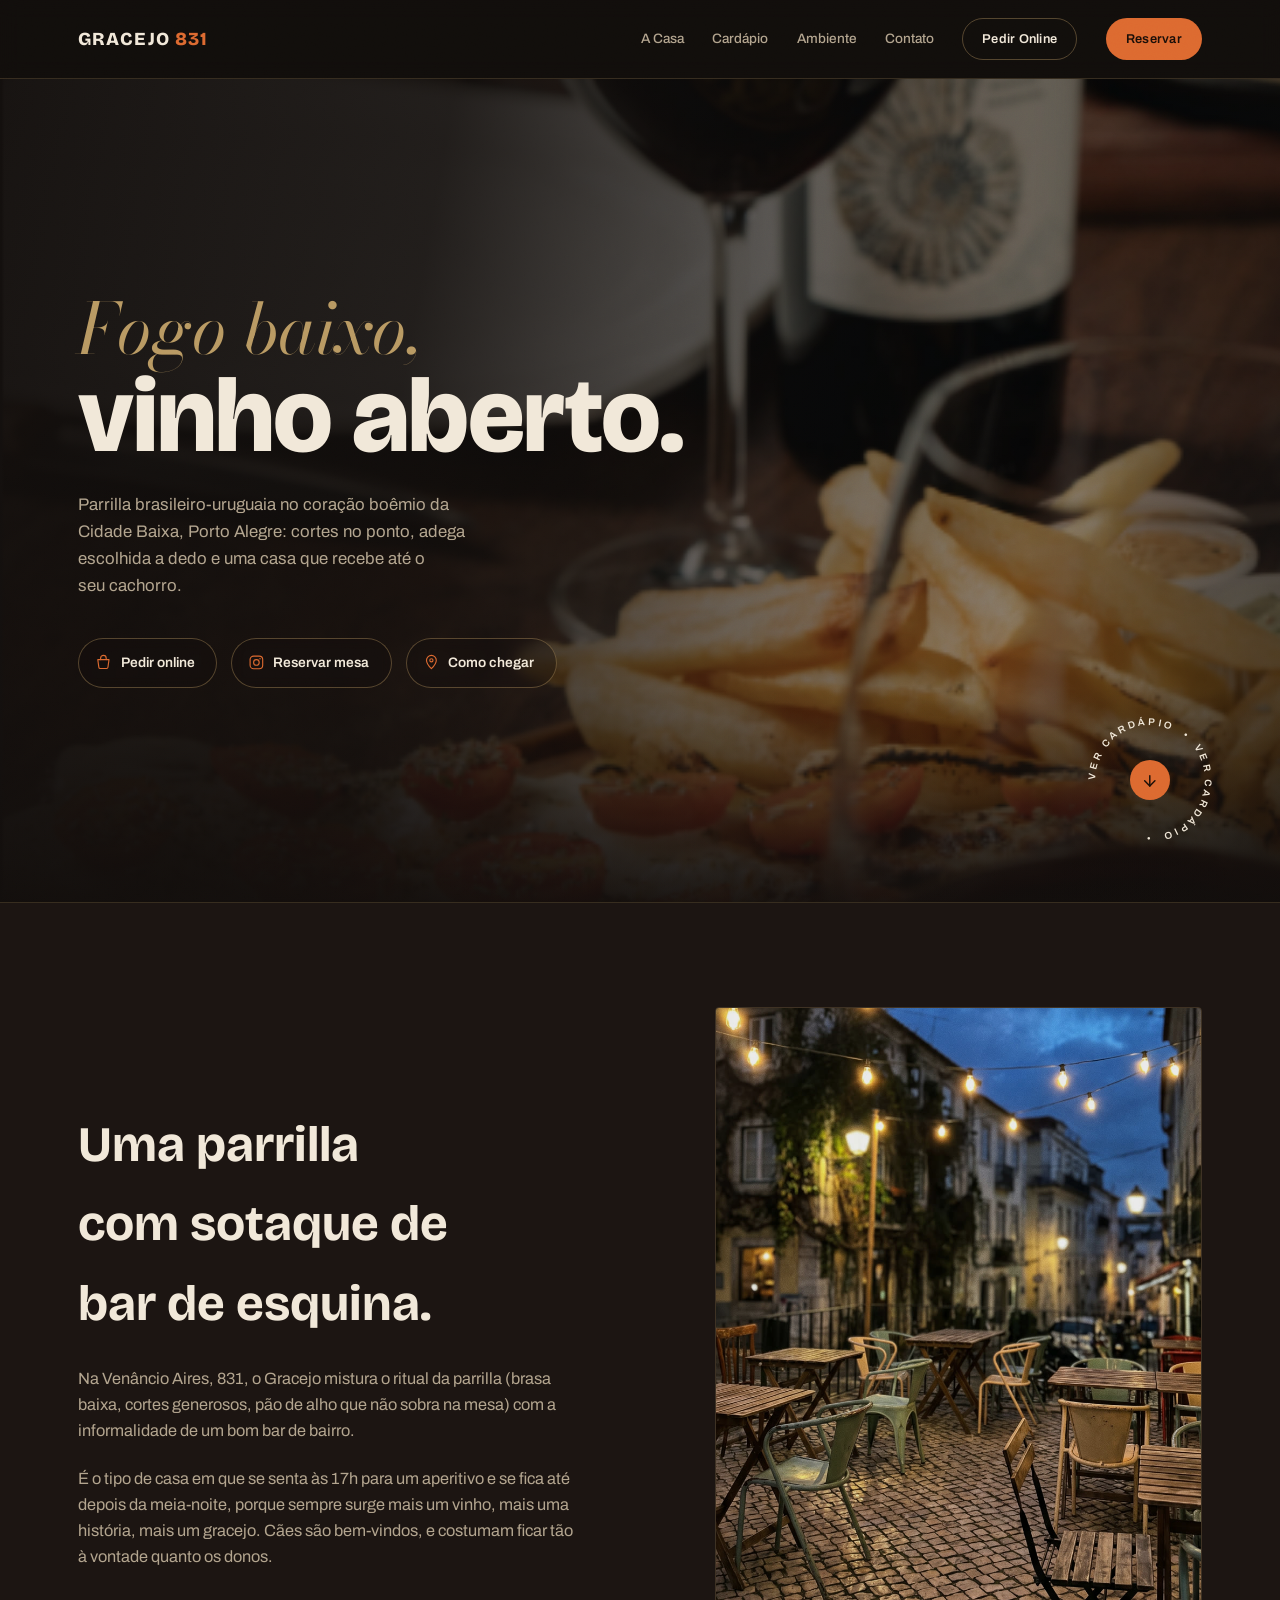
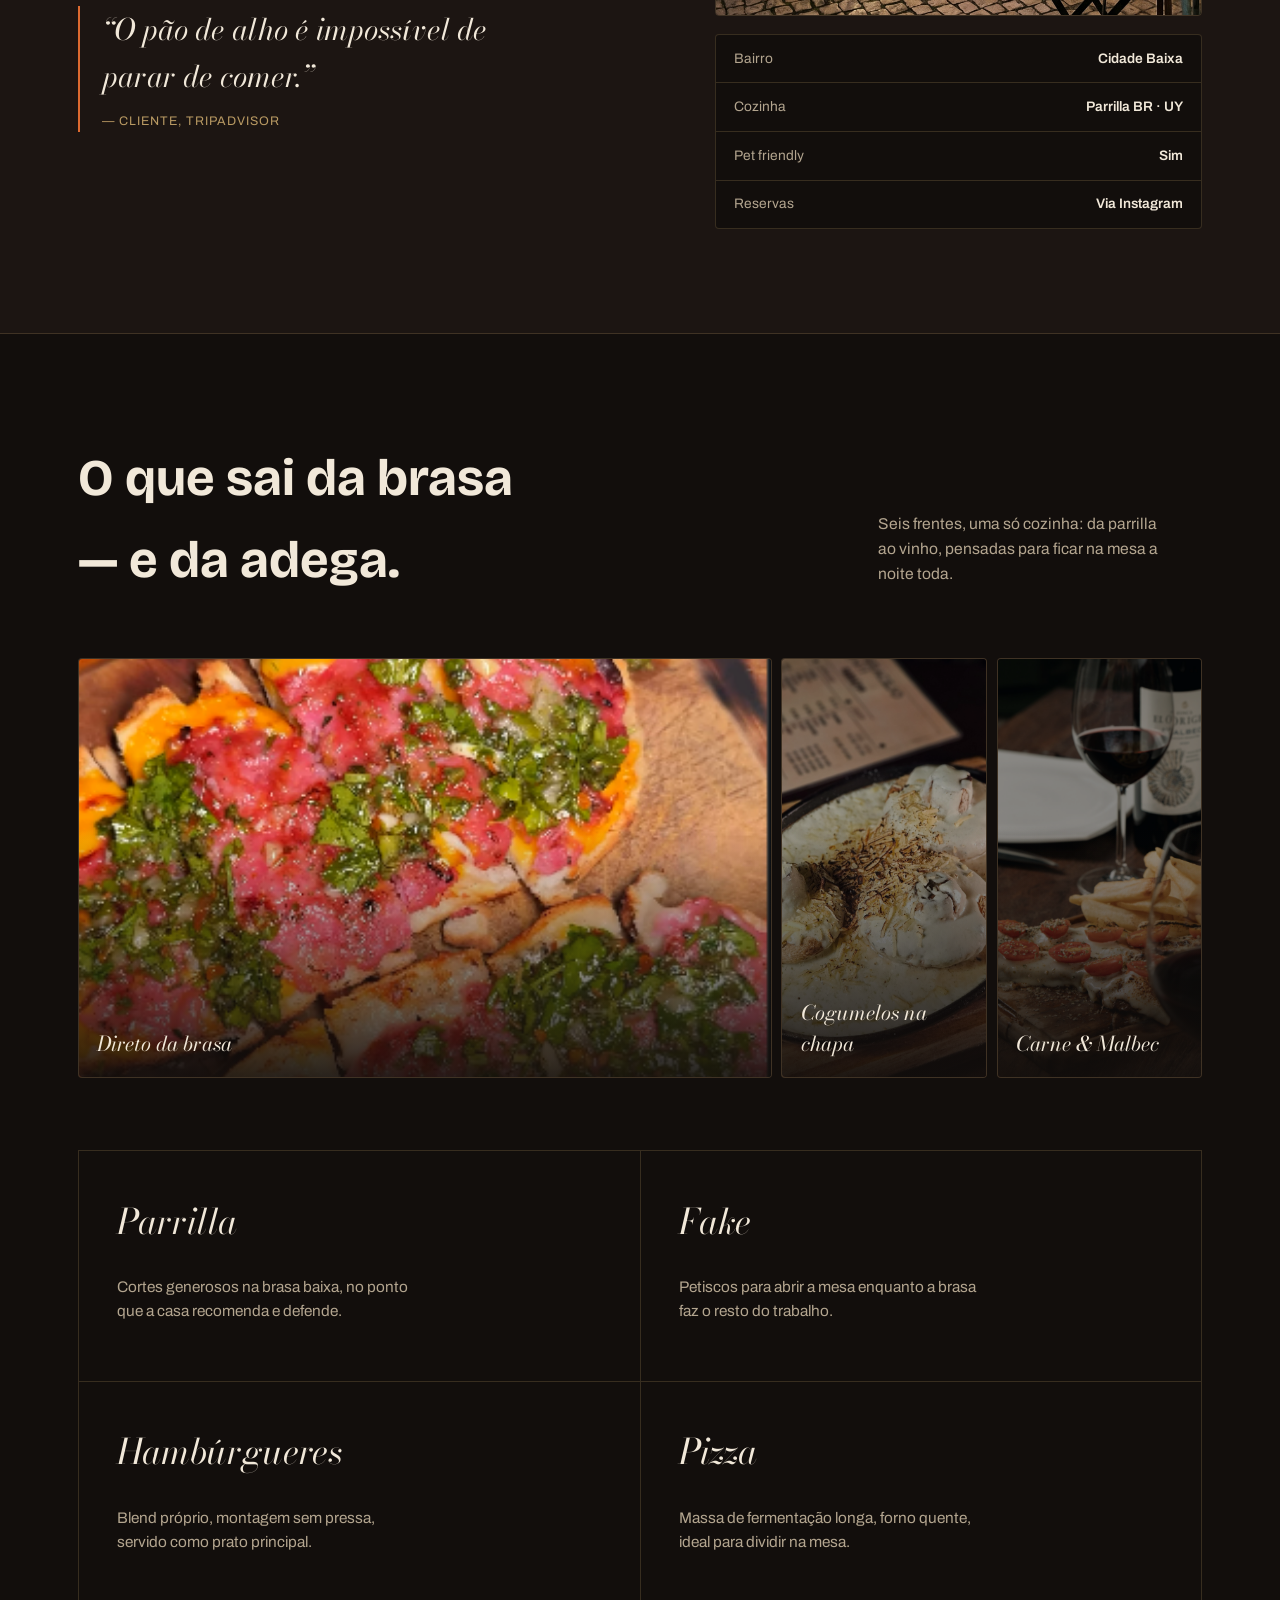
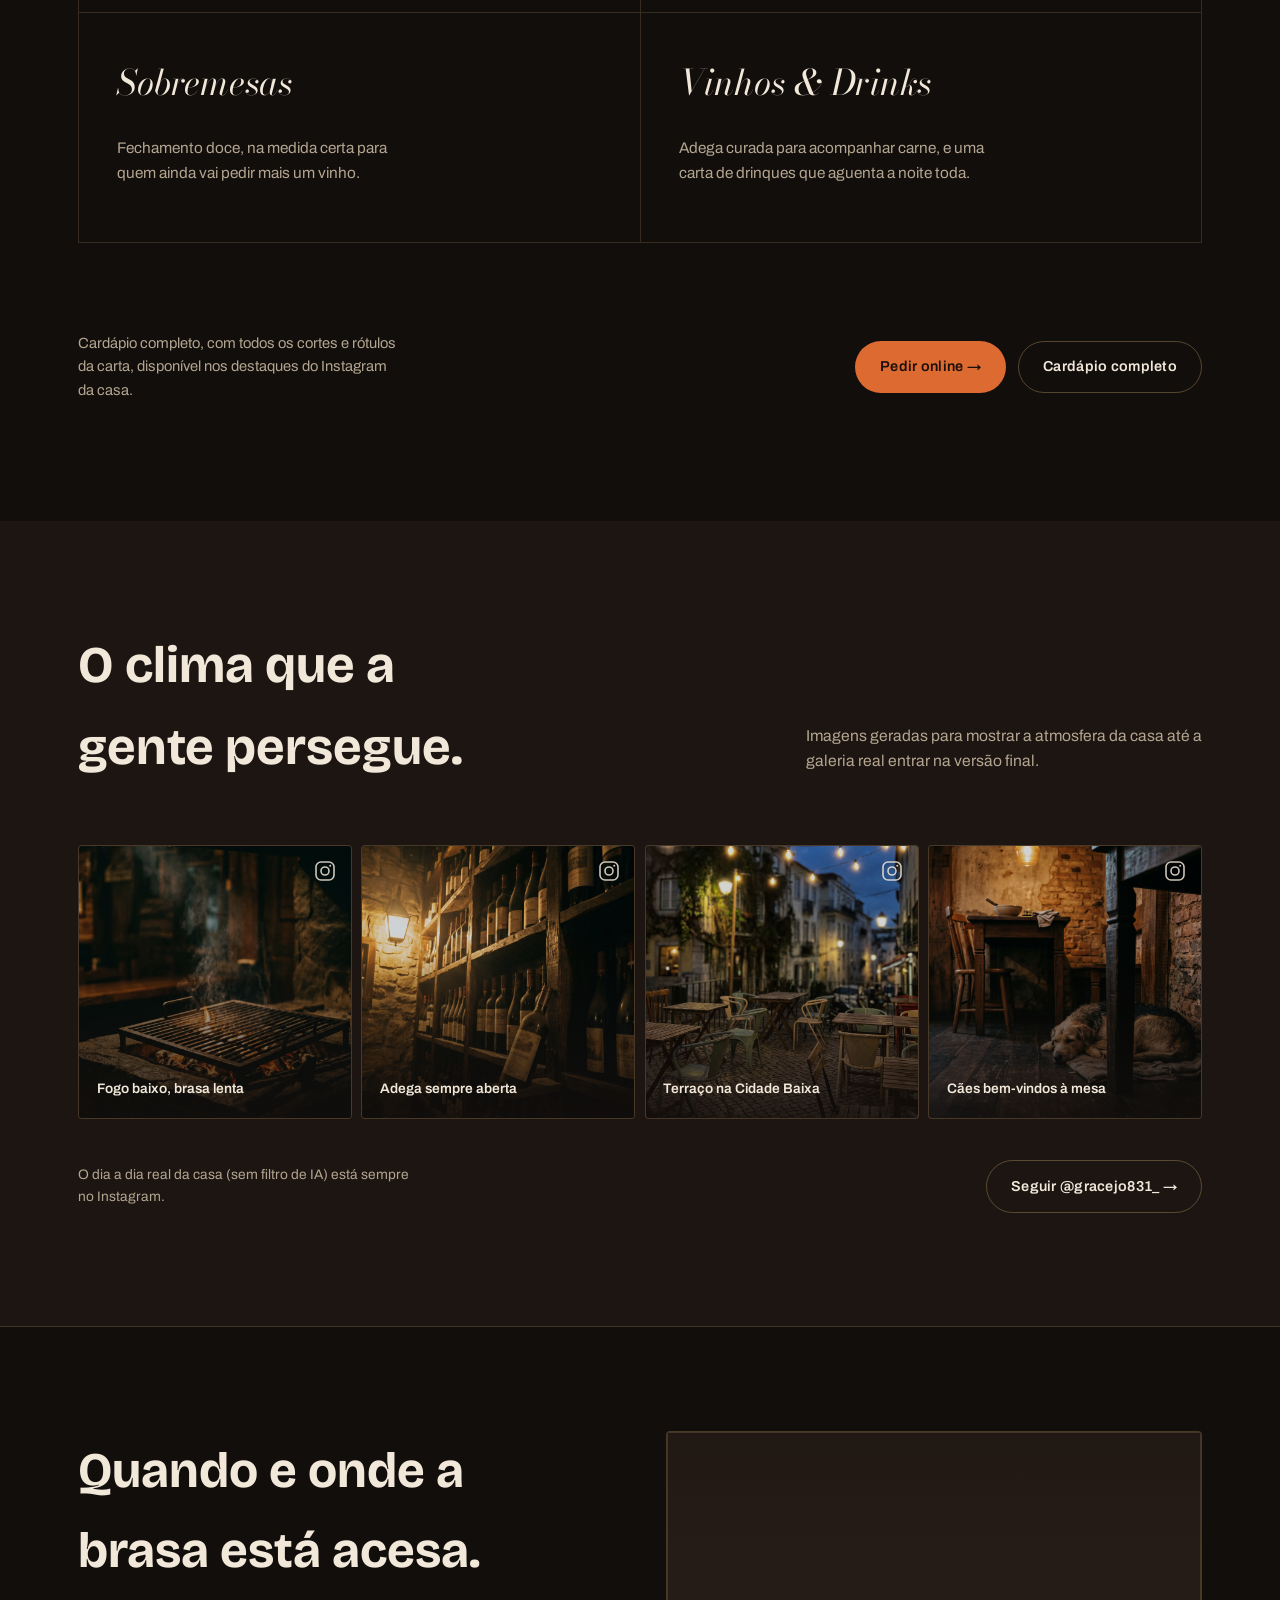
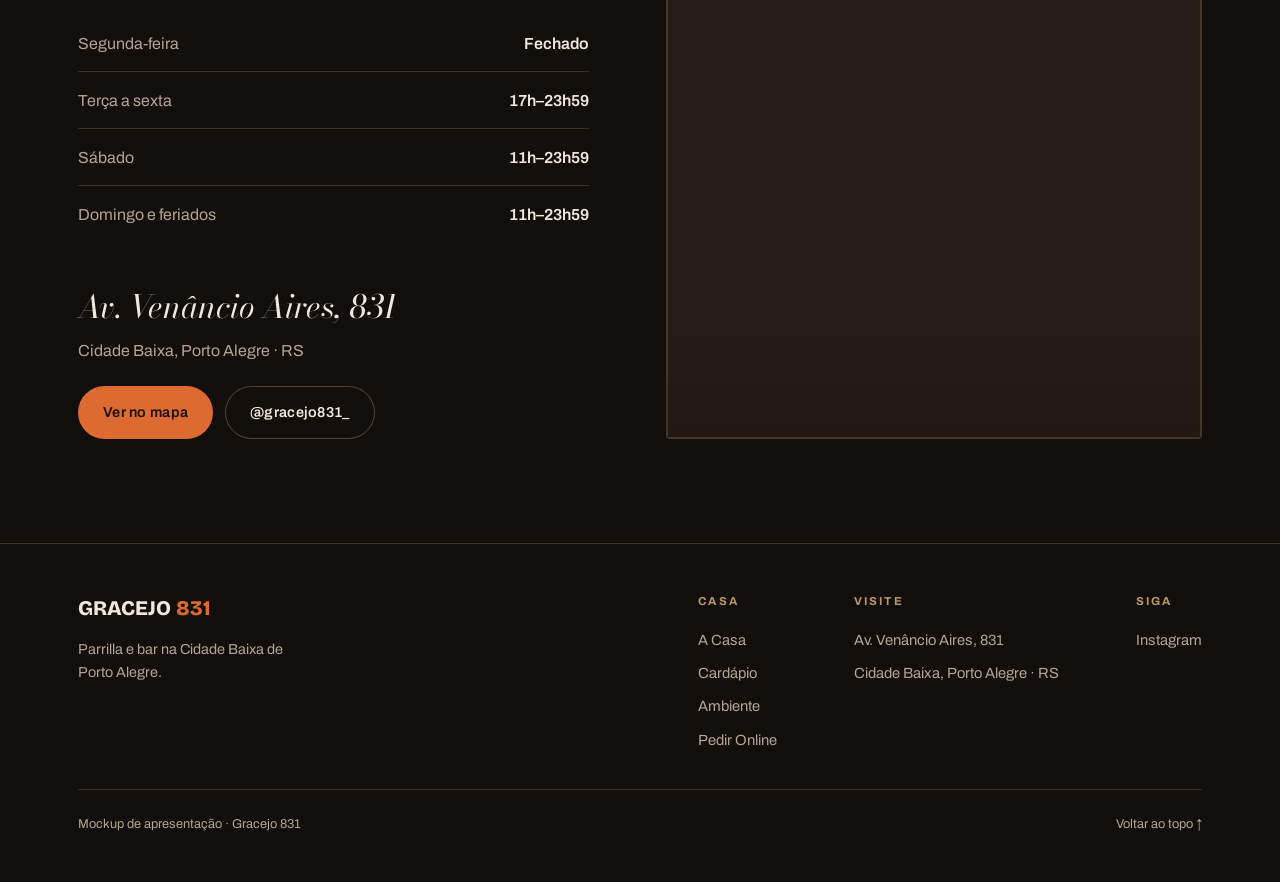
==== commit d0039bff: "Remove the closing reservation CTA band Contato already carries the reservation/directions CTAs, so " ====
--- a/index.html
+++ b/index.html
@@ -416,28 +416,6 @@
     background: linear-gradient(180deg, rgba(18,14,12,0.25), rgba(18,14,12,0) 20%, rgba(18,14,12,0) 80%, rgba(18,14,12,0.25));
   }
 
-  /* ---------- CTA band ---------- */
-  .cta-band {
-    background: linear-gradient(135deg, var(--malbec) 0%, var(--malbec-2) 60%, var(--charcoal) 130%);
-    border-top: 1px solid var(--line);
-    border-bottom: 1px solid var(--line);
-  }
-  .cta-inner {
-    display: flex;
-    justify-content: space-between;
-    align-items: center;
-    gap: 2rem;
-    flex-wrap: wrap;
-  }
-  .cta-band h2 {
-    font-family: var(--font-serif);
-    font-style: italic;
-    font-weight: 400;
-    font-size: clamp(2rem, 5vw, 3rem);
-    max-width: 18ch;
-  }
-  .cta-band .btn-ghost { border-color: rgba(241, 232, 217, 0.35); }
-  .cta-band .btn-ghost:hover { border-color: var(--bone); background: rgba(241, 232, 217, 0.08); }
 </style>
 </head>
 <body>
@@ -689,15 +667,6 @@
     </div>
   </section>
 
-  <section class="cta-band">
-    <div class="wrap cta-inner">
-      <h2>Bora marcar a mesa antes que a brasa esfrie?</h2>
-      <div class="btn-row">
-        <a class="btn btn-ember" href="https://www.instagram.com/gracejo831_/" target="_blank" rel="noopener">Reservar pelo Instagram</a>
-        <a class="btn btn-ghost" href="https://www.google.com/maps/search/?api=1&query=Av.+Ven%C3%A2ncio+Aires%2C+831+-+Cidade+Baixa%2C+Porto+Alegre+-+RS" target="_blank" rel="noopener">Como chegar</a>
-      </div>
-    </div>
-  </section>
 </main>
 
 <footer>
--- a/styles.css
+++ b/styles.css
@@ -218,6 +218,7 @@
 /* ---------- Footer ---------- */
 footer {
   padding-block: 3rem;
+  border-top: 1px solid var(--line);
 }
 .foot-grid {
   display: flex;
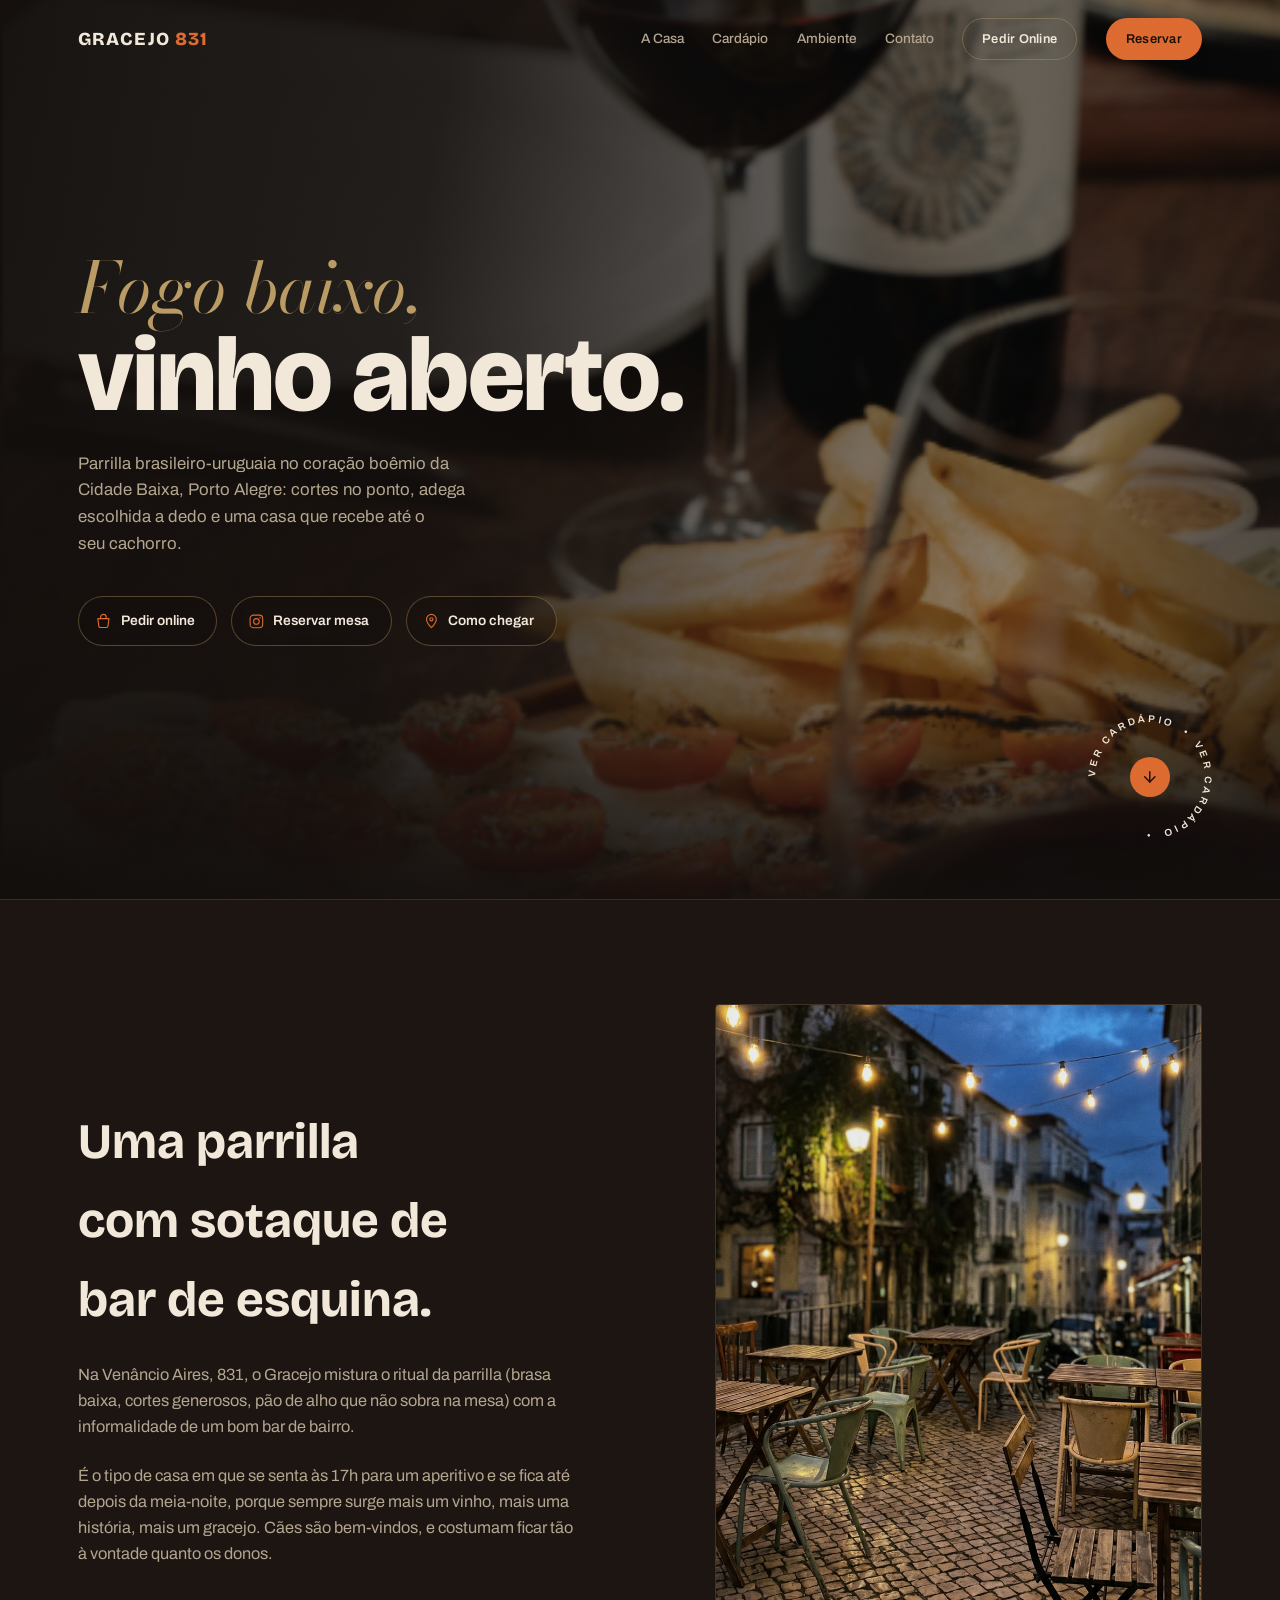
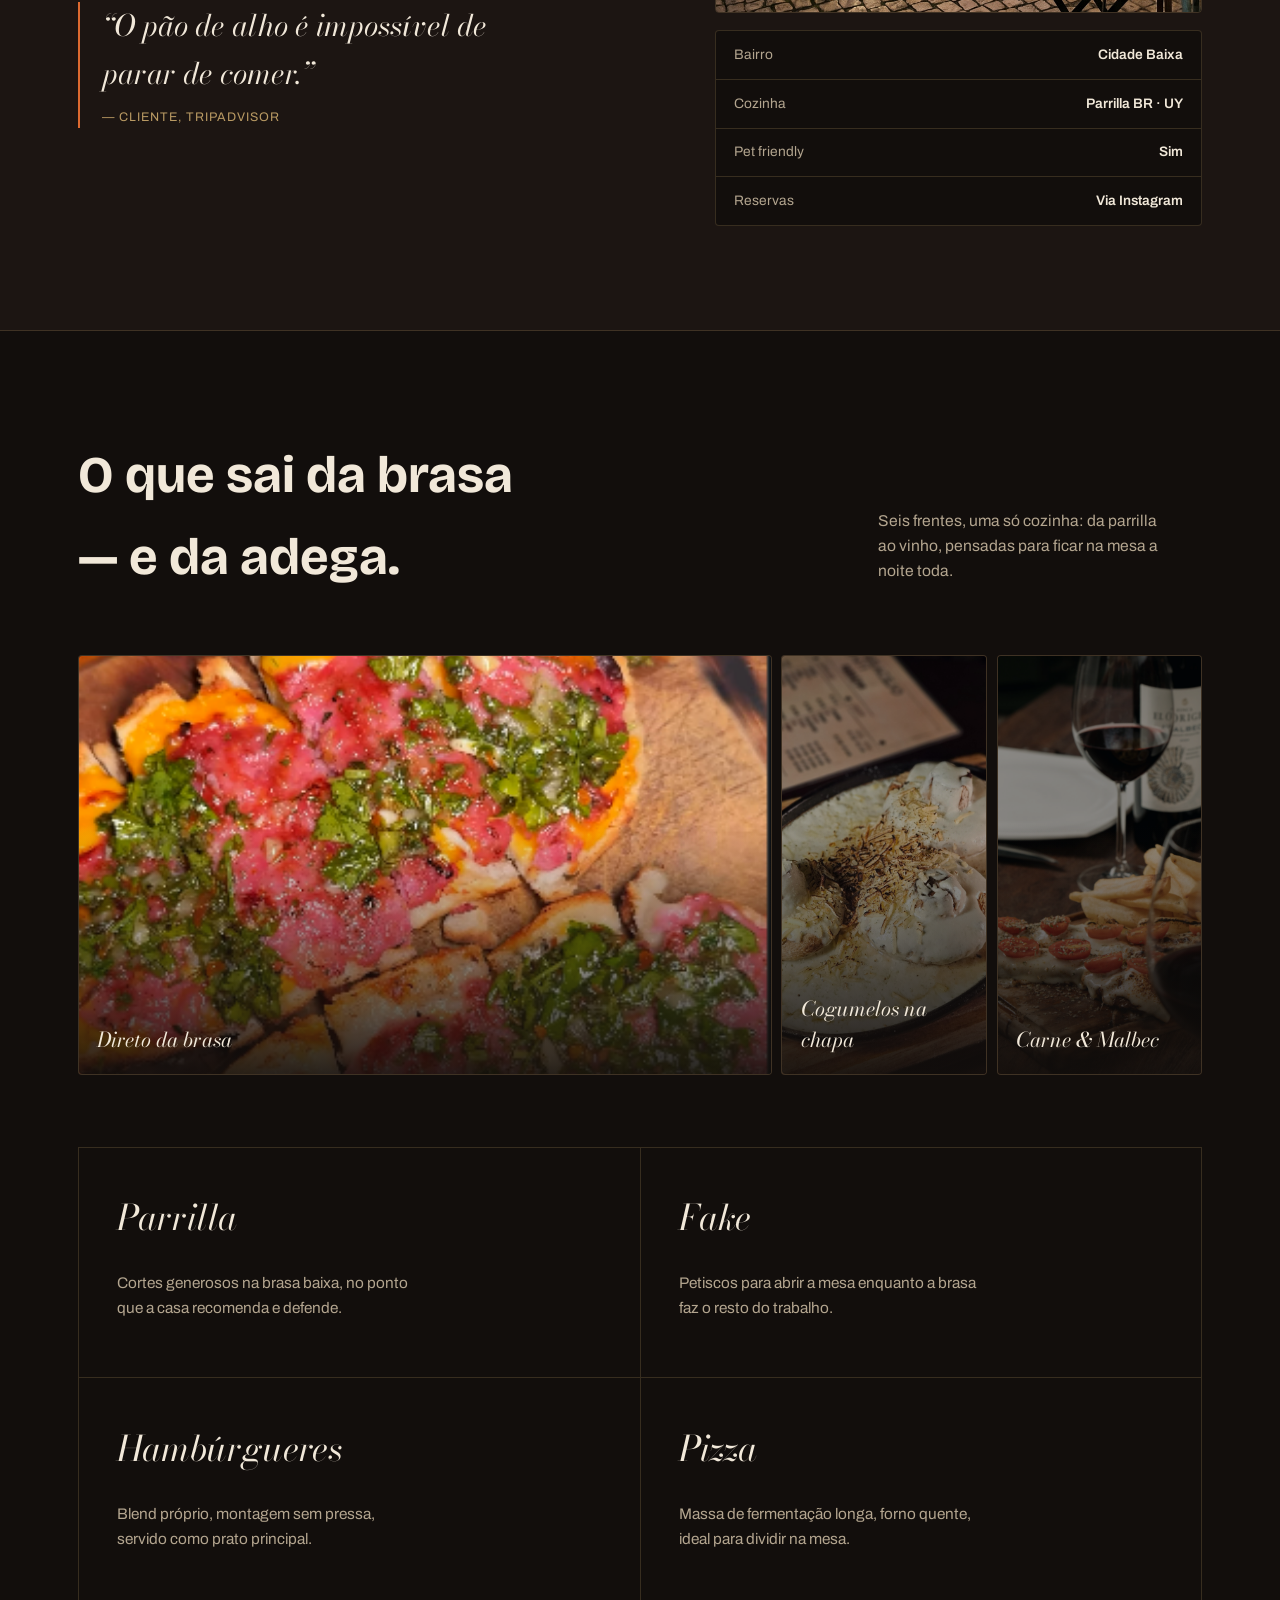
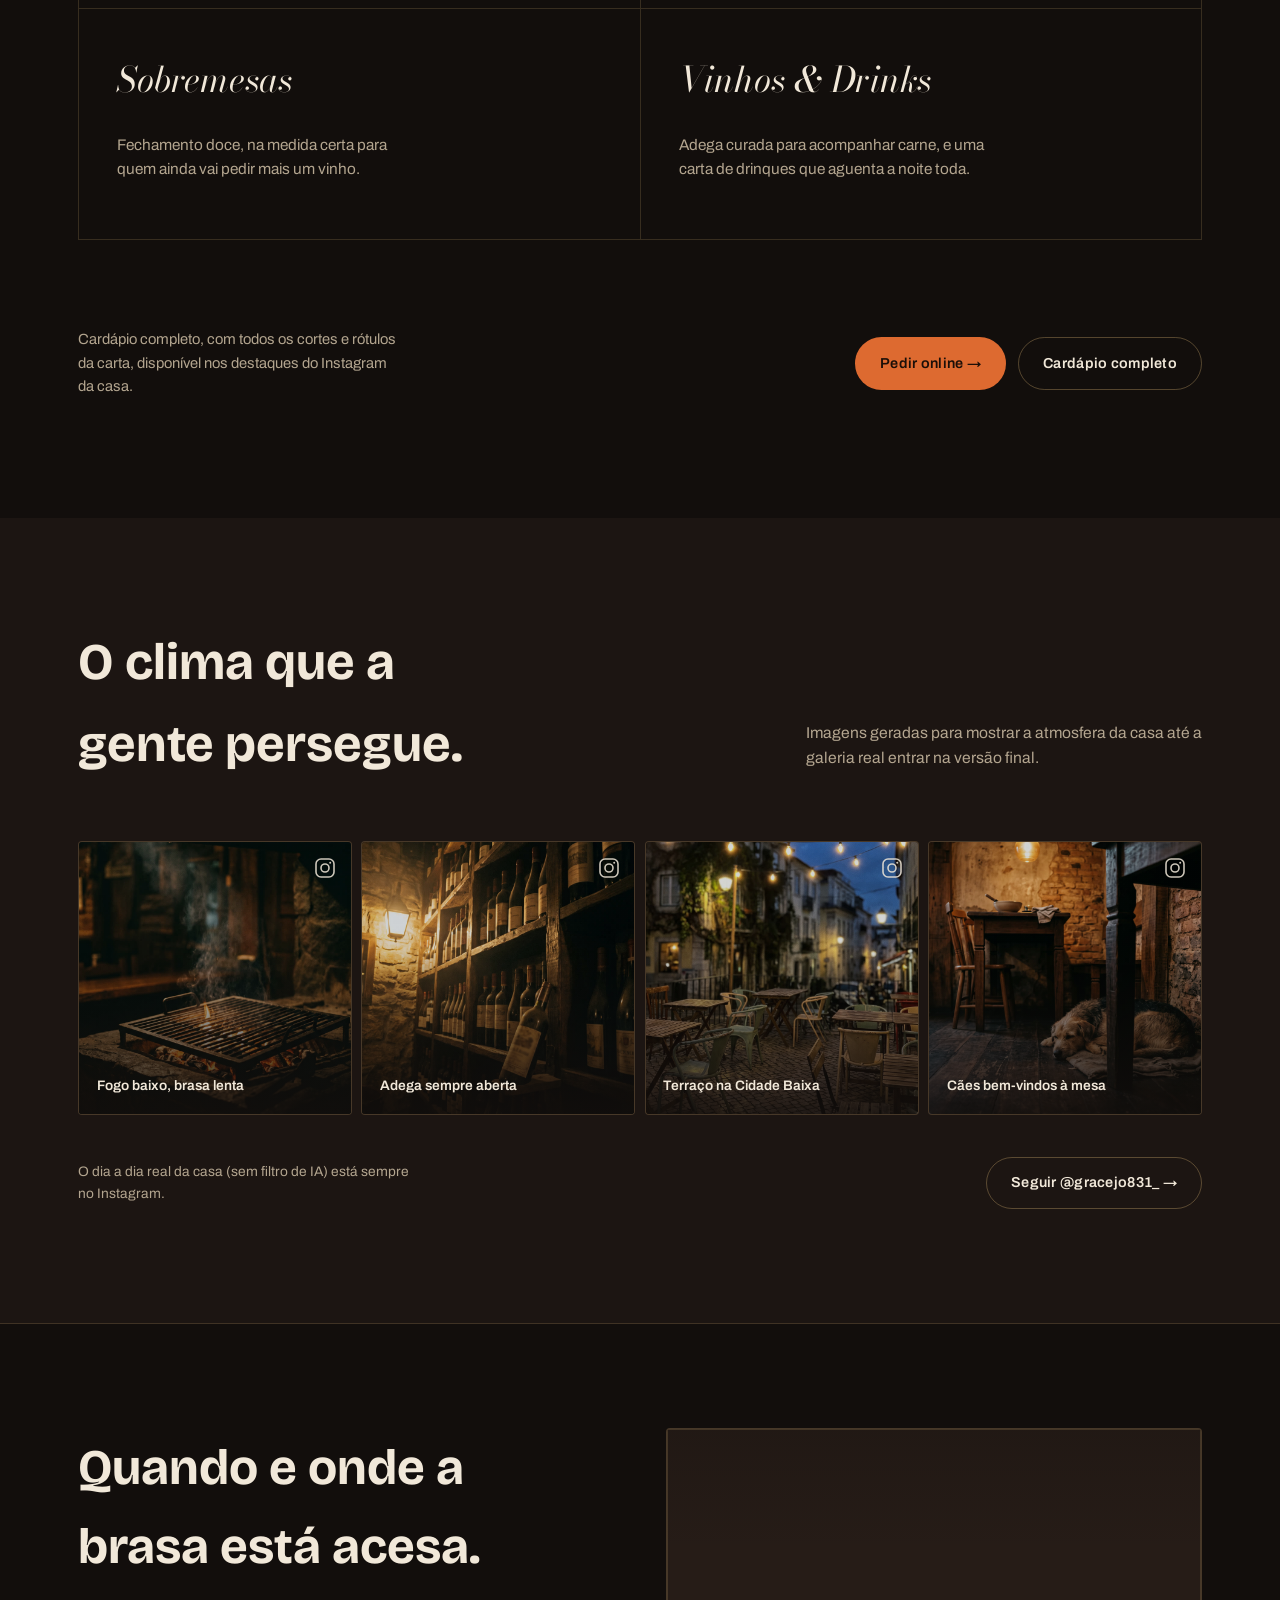
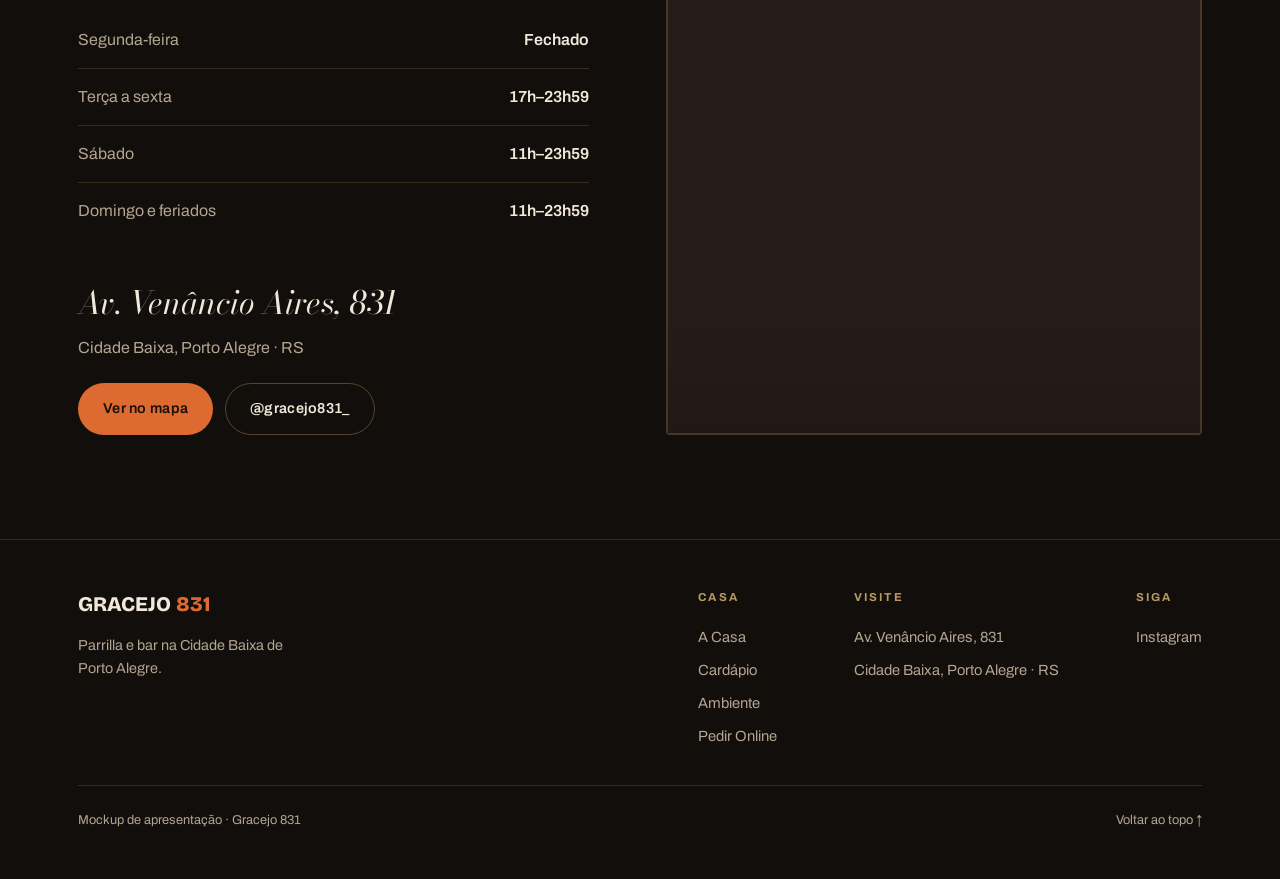
==== commit b410f209: "Make nav truly transparent over the hero, fix mobile item-card proportions - header.site now uses po" ====
--- a/index.html
+++ b/index.html
@@ -15,7 +15,7 @@
   .hero {
     position: relative;
     overflow: hidden;
-    min-height: calc(100vh - var(--nav-h));
+    min-height: 100vh;
     display: flex;
     align-items: center;
     border-bottom: 1px solid var(--line);
@@ -728,6 +728,18 @@
 
 <script>
   (function () {
+    var header = document.querySelector("header.site");
+    if (!header) return;
+    function onScroll() {
+      header.classList.toggle("is-scrolled", window.scrollY > 40);
+    }
+    window.addEventListener("scroll", onScroll, { passive: true });
+    onScroll();
+  })();
+</script>
+
+<script>
+  (function () {
     var items = document.querySelectorAll("[data-foco-item]");
     if (!items.length) return;
     var reduceMotion = window.matchMedia("(prefers-reduced-motion: reduce)").matches;
--- a/styles.css
+++ b/styles.css
@@ -100,12 +100,20 @@
 
 /* ---------- Nav ---------- */
 header.site {
-  position: sticky;
+  position: fixed;
   top: 0;
+  left: 0;
+  right: 0;
   z-index: 100;
+  background: transparent;
+  border-bottom: 1px solid transparent;
+  transition: background 0.3s ease, border-color 0.3s ease, backdrop-filter 0.3s ease;
+}
+header.site.is-scrolled,
+header.site:has(.nav-mobile-panel.is-open) {
   background: rgba(18, 14, 12, 0.86);
   backdrop-filter: blur(10px);
-  border-bottom: 1px solid var(--line);
+  border-bottom-color: var(--line);
 }
 .nav {
   display: flex;
@@ -136,6 +144,15 @@
 .nav-links-right a:not(.btn):hover { color: var(--bone); }
 .nav-links-right a:not(.btn):hover::after { right: 0; }
 .nav-links-right .btn { padding: 0.6rem 1.2rem; font-size: 0.8rem; }
+
+.btn[aria-current="page"] {
+  background: var(--charcoal-3);
+  border-color: var(--line-strong);
+  color: var(--bone-dim);
+  cursor: default;
+  pointer-events: none;
+  transform: none;
+}
 
 .brand {
   font-family: var(--font-display);
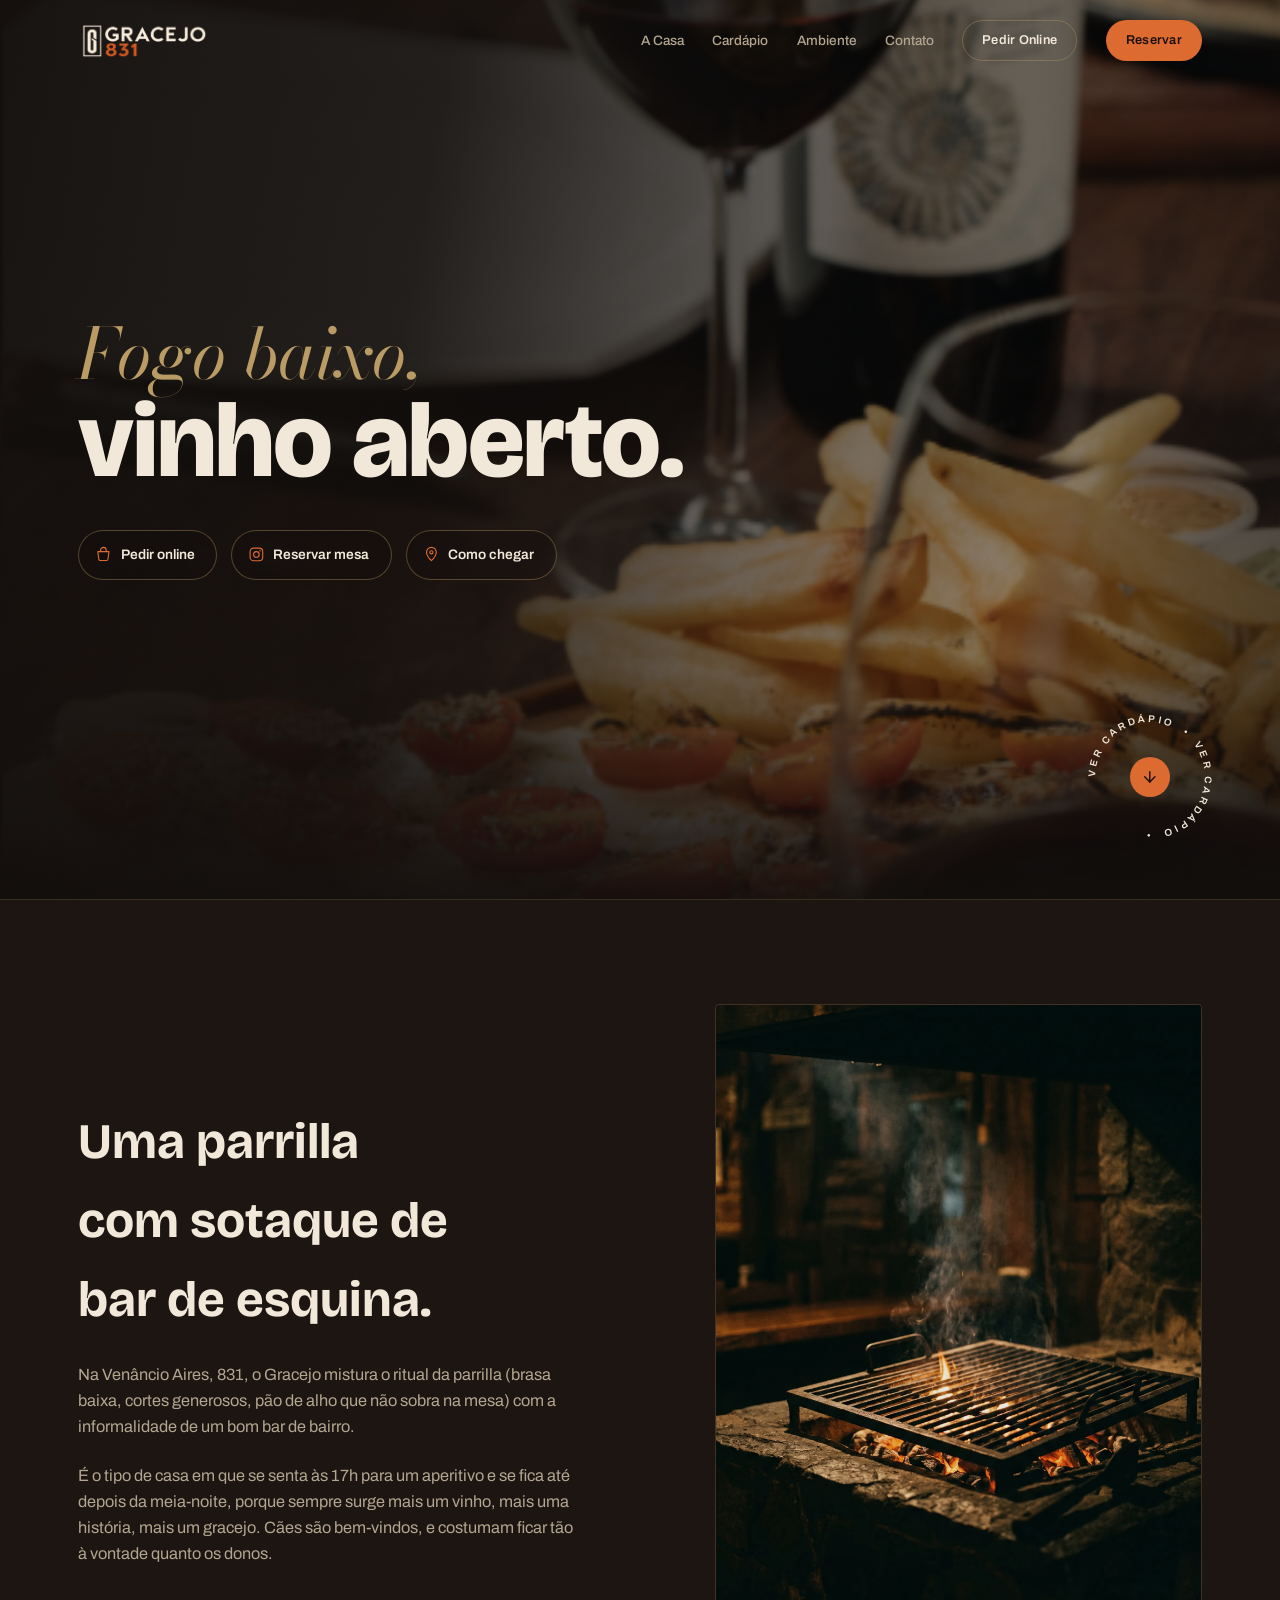
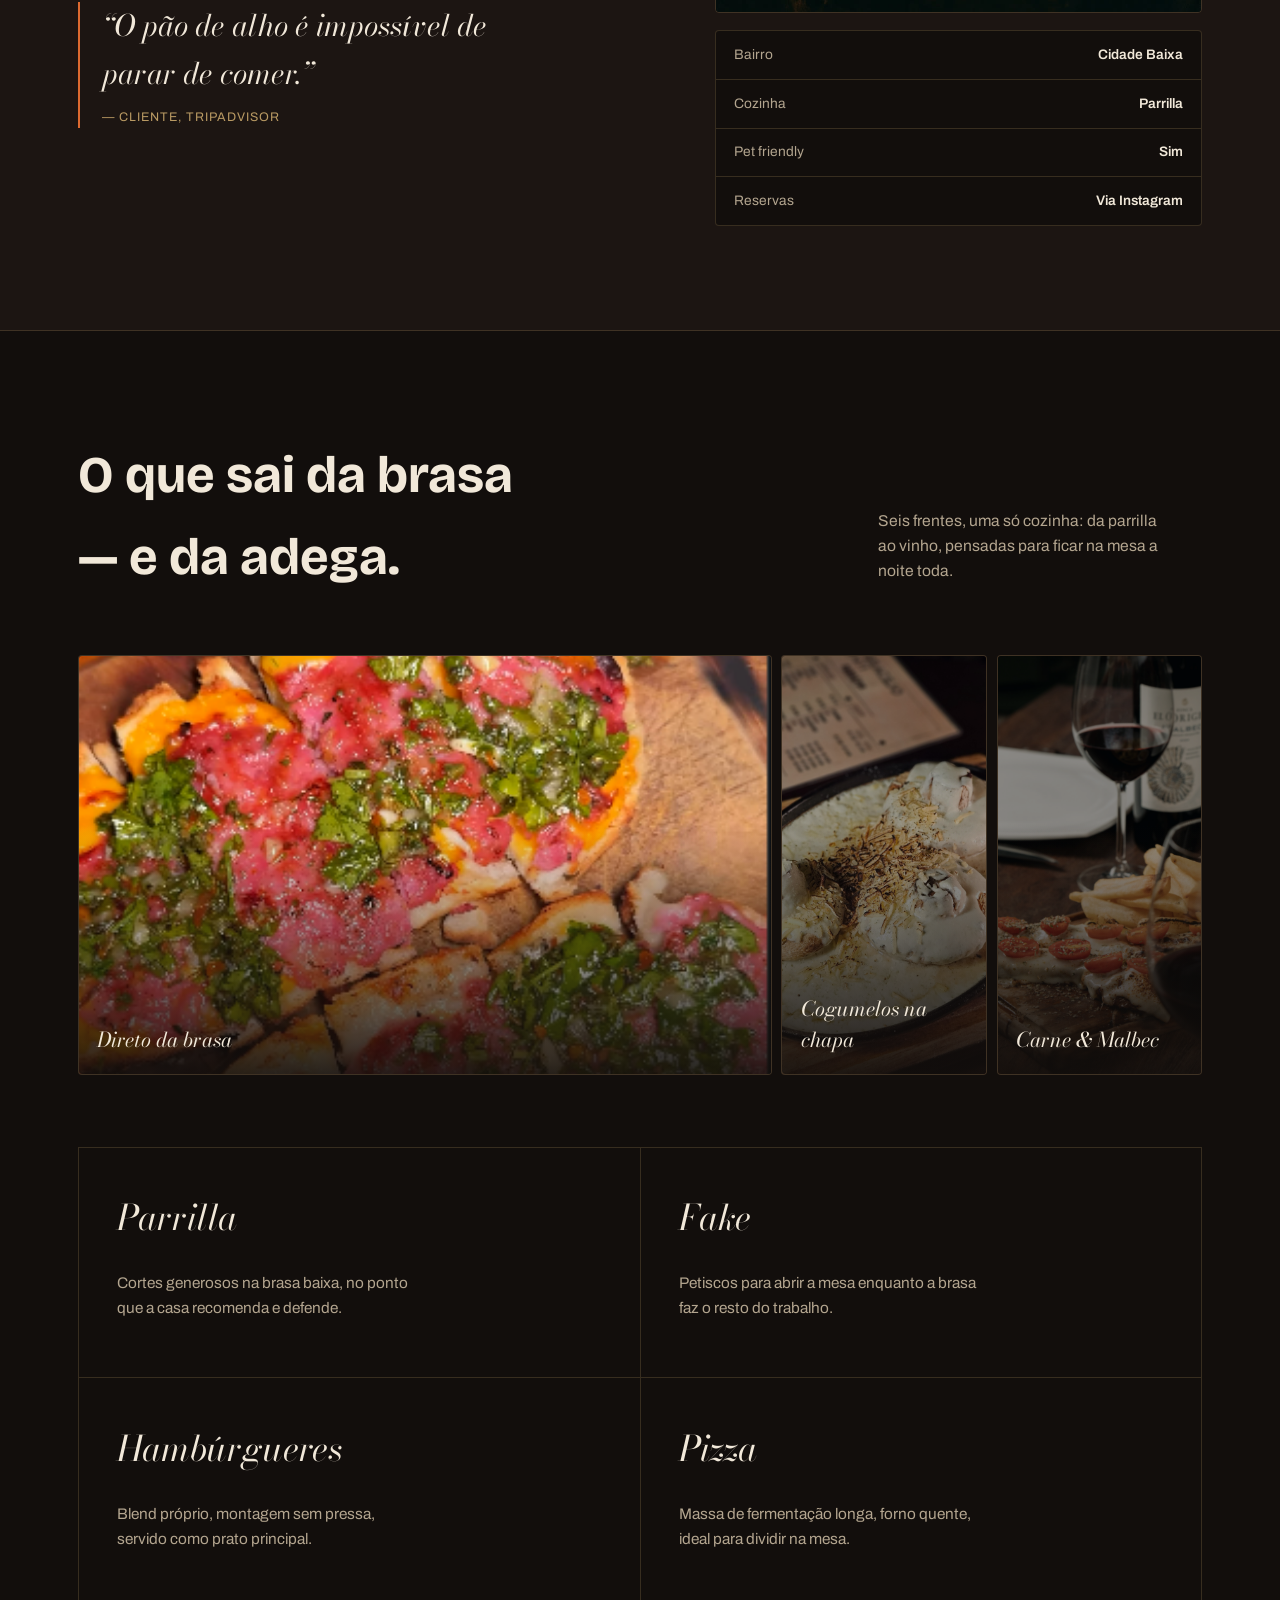
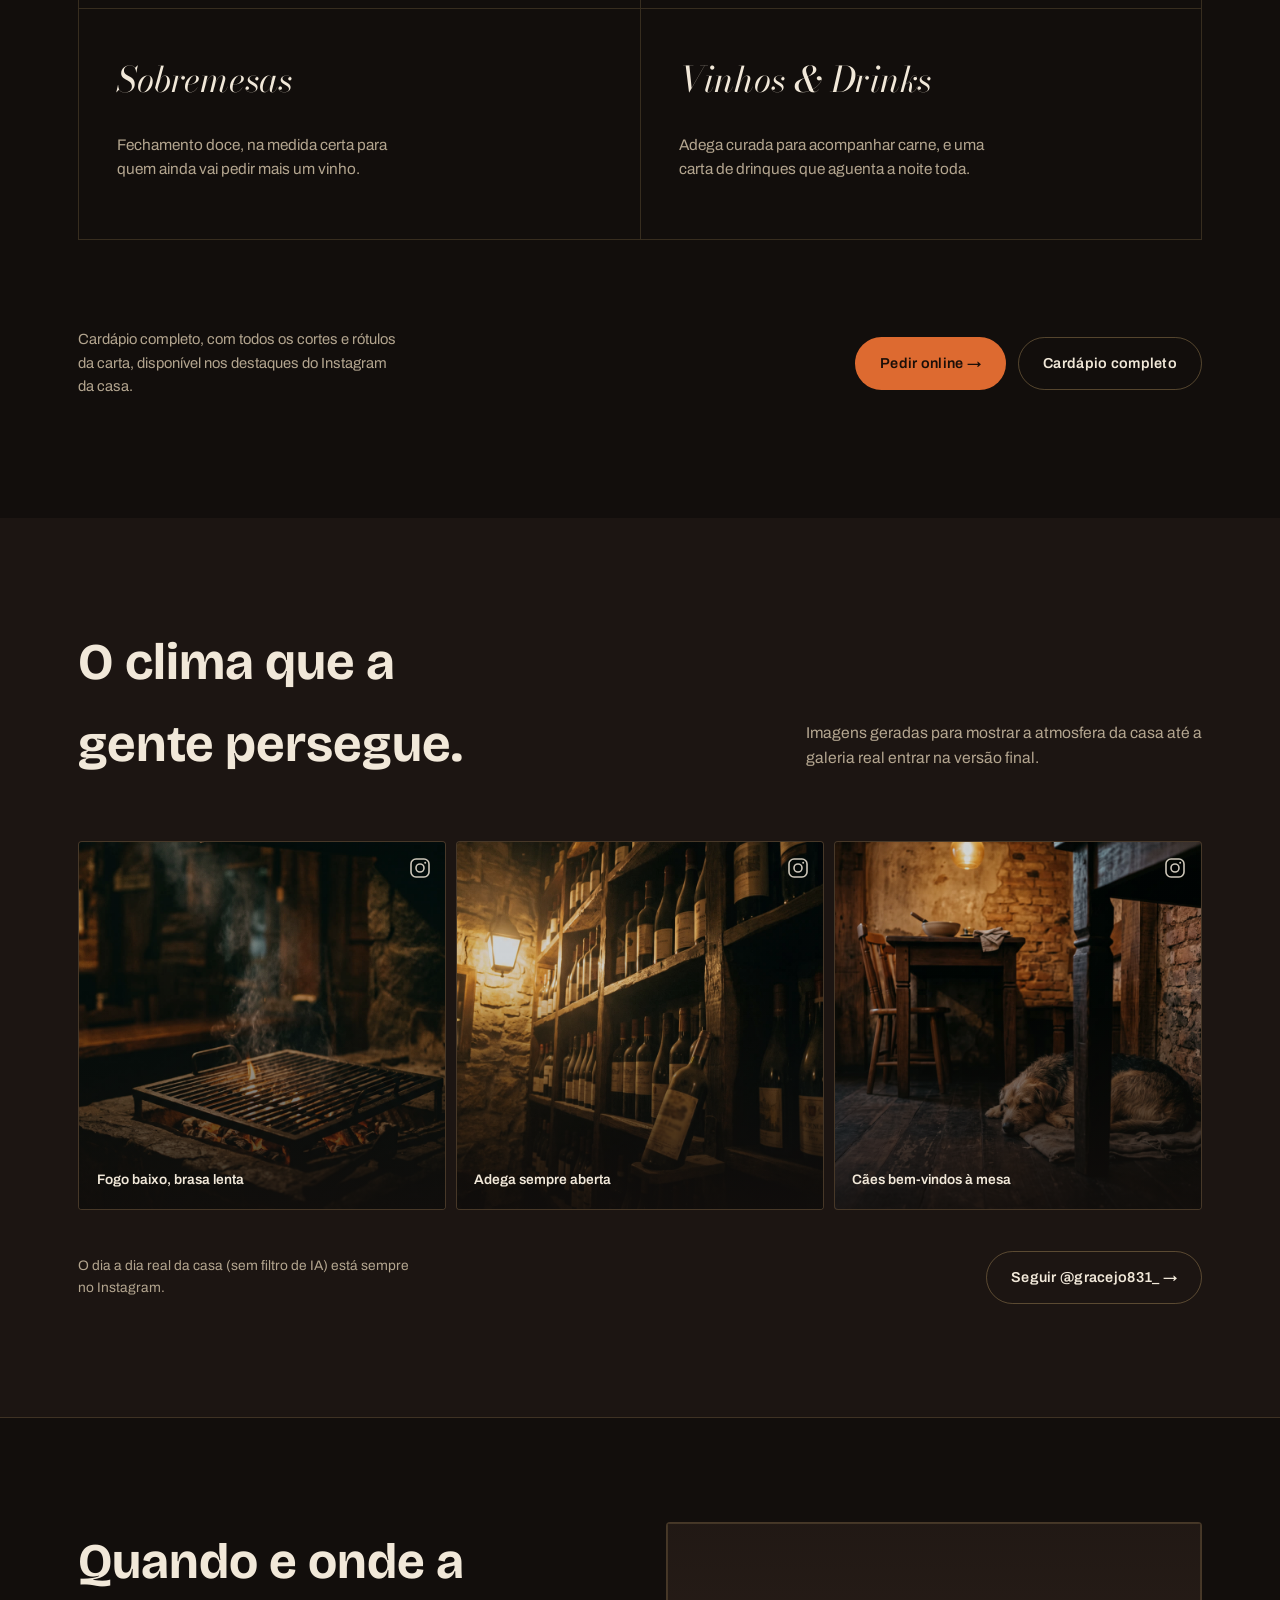
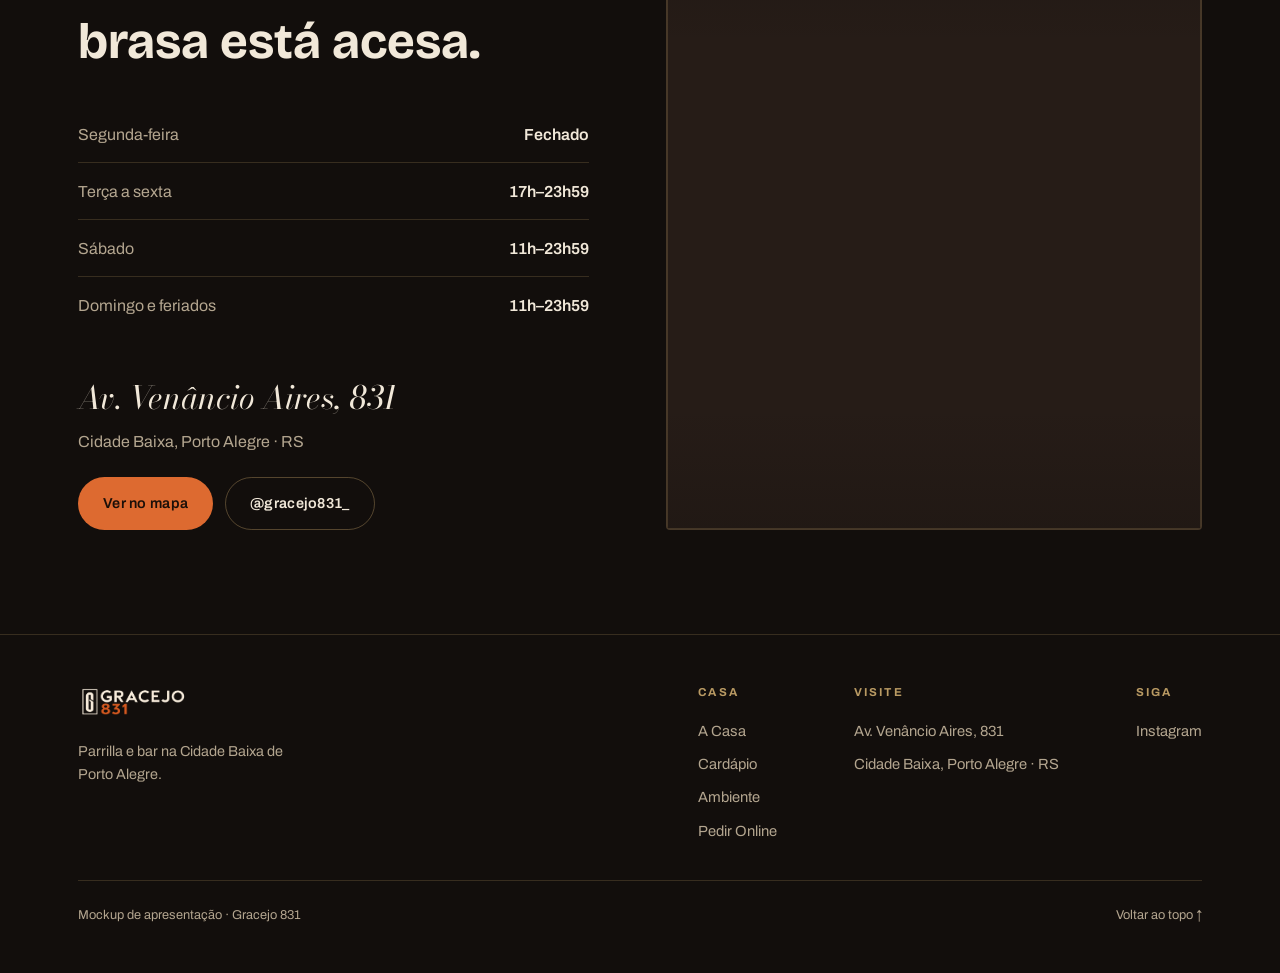
==== commit 1f3271bc: "Remove Uruguay references, swap wordmark for real logo asset - Drop the hero subhead and all "brasil" ====
--- a/index.html
+++ b/index.html
@@ -4,7 +4,7 @@
 <meta charset="UTF-8" />
 <title>Gracejo 831</title>
 <meta name="viewport" content="width=device-width, initial-scale=1" />
-<meta name="description" content="Gracejo 831: parrilla brasileiro-uruguaia na Cidade Baixa, Porto Alegre. Cortes no ponto, adega escolhida a dedo, casa pet friendly." />
+<meta name="description" content="Gracejo 831: parrilla brasileira na Cidade Baixa, Porto Alegre. Cortes no ponto, adega escolhida a dedo, casa pet friendly." />
 <link rel="preconnect" href="https://fonts.googleapis.com" />
 <link rel="preconnect" href="https://fonts.gstatic.com" crossorigin />
 <link href="https://fonts.googleapis.com/css2?family=Bricolage+Grotesque:opsz,wght@12..96,200..800&family=Bodoni+Moda:ital,opsz,wght@0,6..96,400..700;1,6..96,400..700&family=Archivo:wght@400;500;600;700&display=swap" rel="stylesheet" />
@@ -305,10 +305,10 @@
   .ambiente .section-head p { max-width: 44ch; }
   .mood-grid {
     display: grid;
-    grid-template-columns: repeat(4, 1fr);
+    grid-template-columns: repeat(3, 1fr);
     gap: 0.6rem;
   }
-  @media (max-width: 900px) { .mood-grid { grid-template-columns: repeat(2, 1fr); } }
+  @media (max-width: 700px) { .mood-grid { grid-template-columns: repeat(2, 1fr); } }
   .mood-card {
     aspect-ratio: 1 / 1;
     border-radius: 4px;
@@ -456,7 +456,7 @@
     <button class="nav-toggle" aria-expanded="false" aria-controls="nav-mobile" data-nav-toggle aria-label="Abrir menu">
       <svg viewBox="0 0 24 24" fill="none" stroke="currentColor" stroke-width="1.6" stroke-linecap="round"><line x1="3" y1="6" x2="21" y2="6"/><line x1="3" y1="12" x2="21" y2="12"/><line x1="3" y1="18" x2="21" y2="18"/></svg>
     </button>
-    <a href="#top" class="brand">GRACEJO<span>&nbsp;831</span></a>
+    <a href="#top" class="brand"><img src="assets/logo.png" alt="Gracejo 831" /></a>
     <div class="nav-links-right">
       <a href="#casa">A Casa</a>
       <a href="#cardapio">Cardápio</a>
@@ -490,7 +490,6 @@
         <span class="line-italic">Fogo baixo,</span>
         <span class="line-strong">vinho aberto.</span>
       </h1>
-      <p class="hero-sub">Parrilla brasileiro-uruguaia no coração boêmio da Cidade Baixa, Porto Alegre: cortes no ponto, adega escolhida a dedo e uma casa que recebe até o seu cachorro.</p>
       <div class="hero-actions">
         <a class="pill" href="pedir.html">
           <svg viewBox="0 0 24 24" fill="none" stroke="currentColor" stroke-width="1.6" stroke-linecap="round" stroke-linejoin="round"><path d="M4 8h16l-1.5 11a2 2 0 0 1-2 1.7H7.5a2 2 0 0 1-2-1.7Z"/><path d="M8 8V6a4 4 0 0 1 8 0v2"/></svg>
@@ -532,11 +531,11 @@
       </div>
       <div class="casa-media">
         <div class="casa-photo">
-          <img src="assets/mood_terraco.jpg" alt="Mesas ao ar livre sob luzes de varal ao entardecer (imagem gerada, clima ilustrativo)" loading="lazy" />
+          <img src="assets/mood_brasa.jpg" alt="Brasa baixa sob grelha de ferro, fumaça subindo (imagem gerada, clima ilustrativo)" loading="lazy" />
         </div>
         <div class="casa-strip">
           <div class="casa-strip-row"><span class="k">Bairro</span><span class="v">Cidade Baixa</span></div>
-          <div class="casa-strip-row"><span class="k">Cozinha</span><span class="v">Parrilla BR · UY</span></div>
+          <div class="casa-strip-row"><span class="k">Cozinha</span><span class="v">Parrilla</span></div>
           <div class="casa-strip-row"><span class="k">Pet friendly</span><span class="v">Sim</span></div>
           <div class="casa-strip-row"><span class="k">Reservas</span><span class="v">Via Instagram</span></div>
         </div>
@@ -618,11 +617,6 @@
           <img src="assets/mood_adega.jpg" alt="Parede de vinhos em prateleiras de madeira, luz âmbar (imagem gerada, clima ilustrativo)" loading="lazy" />
           <svg class="ig-mark" viewBox="0 0 24 24" fill="none" stroke="currentColor" stroke-width="1.6"><rect x="3" y="3" width="18" height="18" rx="5"/><circle cx="12" cy="12" r="4"/><circle cx="17.2" cy="6.8" r="1" fill="currentColor" stroke="none"/></svg>
           <span>Adega sempre aberta</span>
-        </div>
-        <div class="mood-card">
-          <img src="assets/mood_terraco.jpg" alt="Mesas ao ar livre sob luzes de varal ao entardecer (imagem gerada, clima ilustrativo)" loading="lazy" />
-          <svg class="ig-mark" viewBox="0 0 24 24" fill="none" stroke="currentColor" stroke-width="1.6"><rect x="3" y="3" width="18" height="18" rx="5"/><circle cx="12" cy="12" r="4"/><circle cx="17.2" cy="6.8" r="1" fill="currentColor" stroke="none"/></svg>
-          <span>Terraço na Cidade Baixa</span>
         </div>
         <div class="mood-card">
           <img src="assets/mood_cachorro.jpg" alt="Cachorro tranquilo deitado junto a uma mesa de madeira (imagem gerada, clima ilustrativo)" loading="lazy" />
@@ -673,7 +667,7 @@
   <div class="wrap">
     <div class="foot-grid">
       <div>
-        <a href="#top" class="foot-brand">GRACEJO<span>&nbsp;831</span></a>
+        <a href="#top" class="foot-brand"><img src="assets/logo.png" alt="Gracejo 831" /></a>
         <p style="color:var(--bone-dim); font-size:0.9rem; max-width:28ch; margin-top:0.8rem;">Parrilla e bar na Cidade Baixa de Porto Alegre.</p>
       </div>
       <div class="foot-cols">
--- a/styles.css
+++ b/styles.css
@@ -15,7 +15,7 @@
   --font-display: "Bricolage Grotesque", "Arial Narrow", sans-serif;
   --font-serif: "Bodoni Moda", Georgia, serif;
   --font-body: "Archivo", "Helvetica Neue", Arial, sans-serif;
-  --nav-h: 76px;
+  --nav-h: 81px;
 }
 
 * { box-sizing: border-box; }
@@ -155,14 +155,15 @@
 }
 
 .brand {
-  font-family: var(--font-display);
-  font-weight: 800;
-  font-size: 1.15rem;
-  letter-spacing: 0.06em;
-  white-space: nowrap;
   flex: none;
-}
-.brand span { color: var(--ember); }
+  display: inline-flex;
+  align-items: center;
+}
+.brand img {
+  height: 2.75rem;
+  width: auto;
+  display: block;
+}
 
 .nav-toggle {
   display: none;
@@ -181,7 +182,7 @@
   .nav-links-right { justify-content: flex-end; gap: 0.6rem; }
   .nav-links-right .btn-ghost { display: none; }
   .nav-toggle { display: inline-flex; order: -1; }
-  .brand { font-size: 1rem; }
+  .brand img { height: 2.2rem; }
 
   .nav-mobile-panel {
     display: grid;
@@ -246,8 +247,8 @@
   padding-bottom: 2rem;
   border-bottom: 1px solid var(--line);
 }
-.foot-brand { font-family: var(--font-display); font-weight: 800; font-size: 1.3rem; }
-.foot-brand span { color: var(--ember); }
+.foot-brand { display: inline-flex; align-items: center; }
+.foot-brand img { height: 2.3rem; width: auto; display: block; }
 .foot-cols { display: flex; gap: clamp(2rem, 6vw, 5rem); flex-wrap: wrap; }
 .foot-col h4 {
   font-size: 0.72rem;
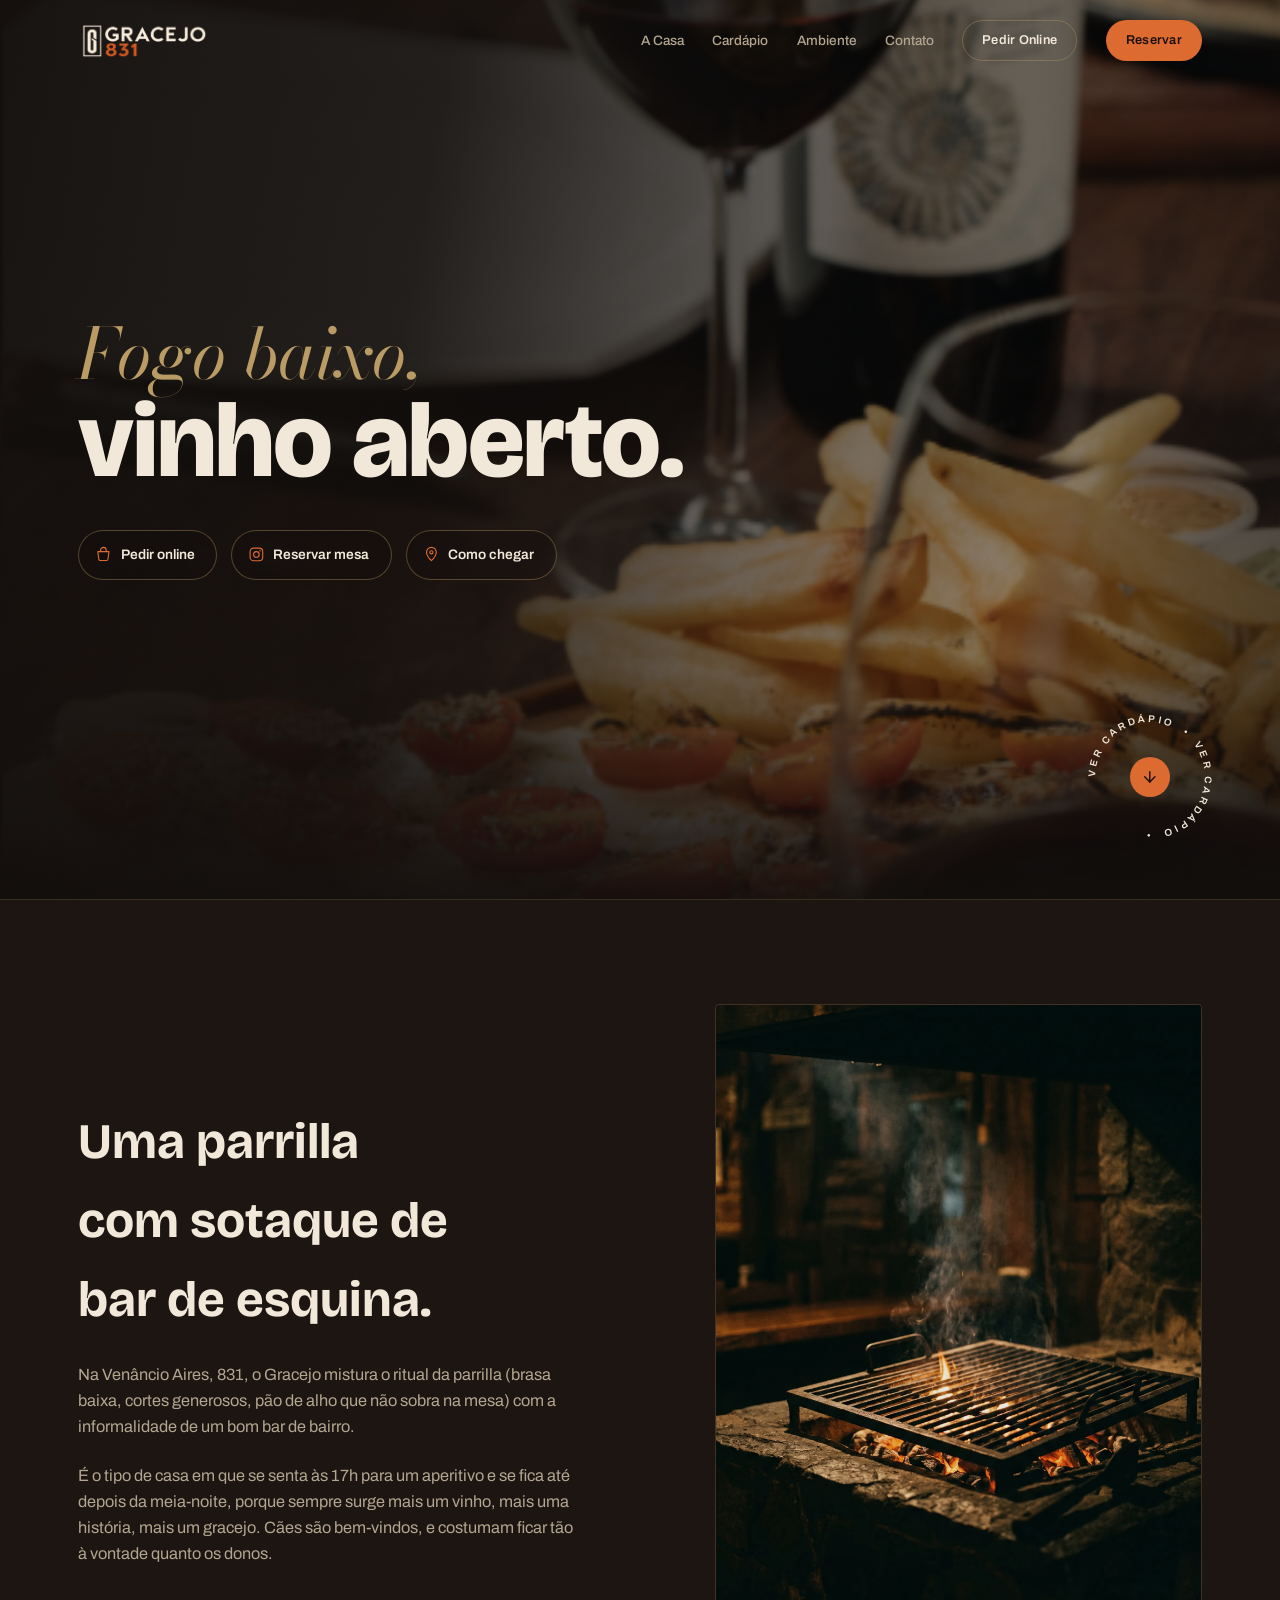
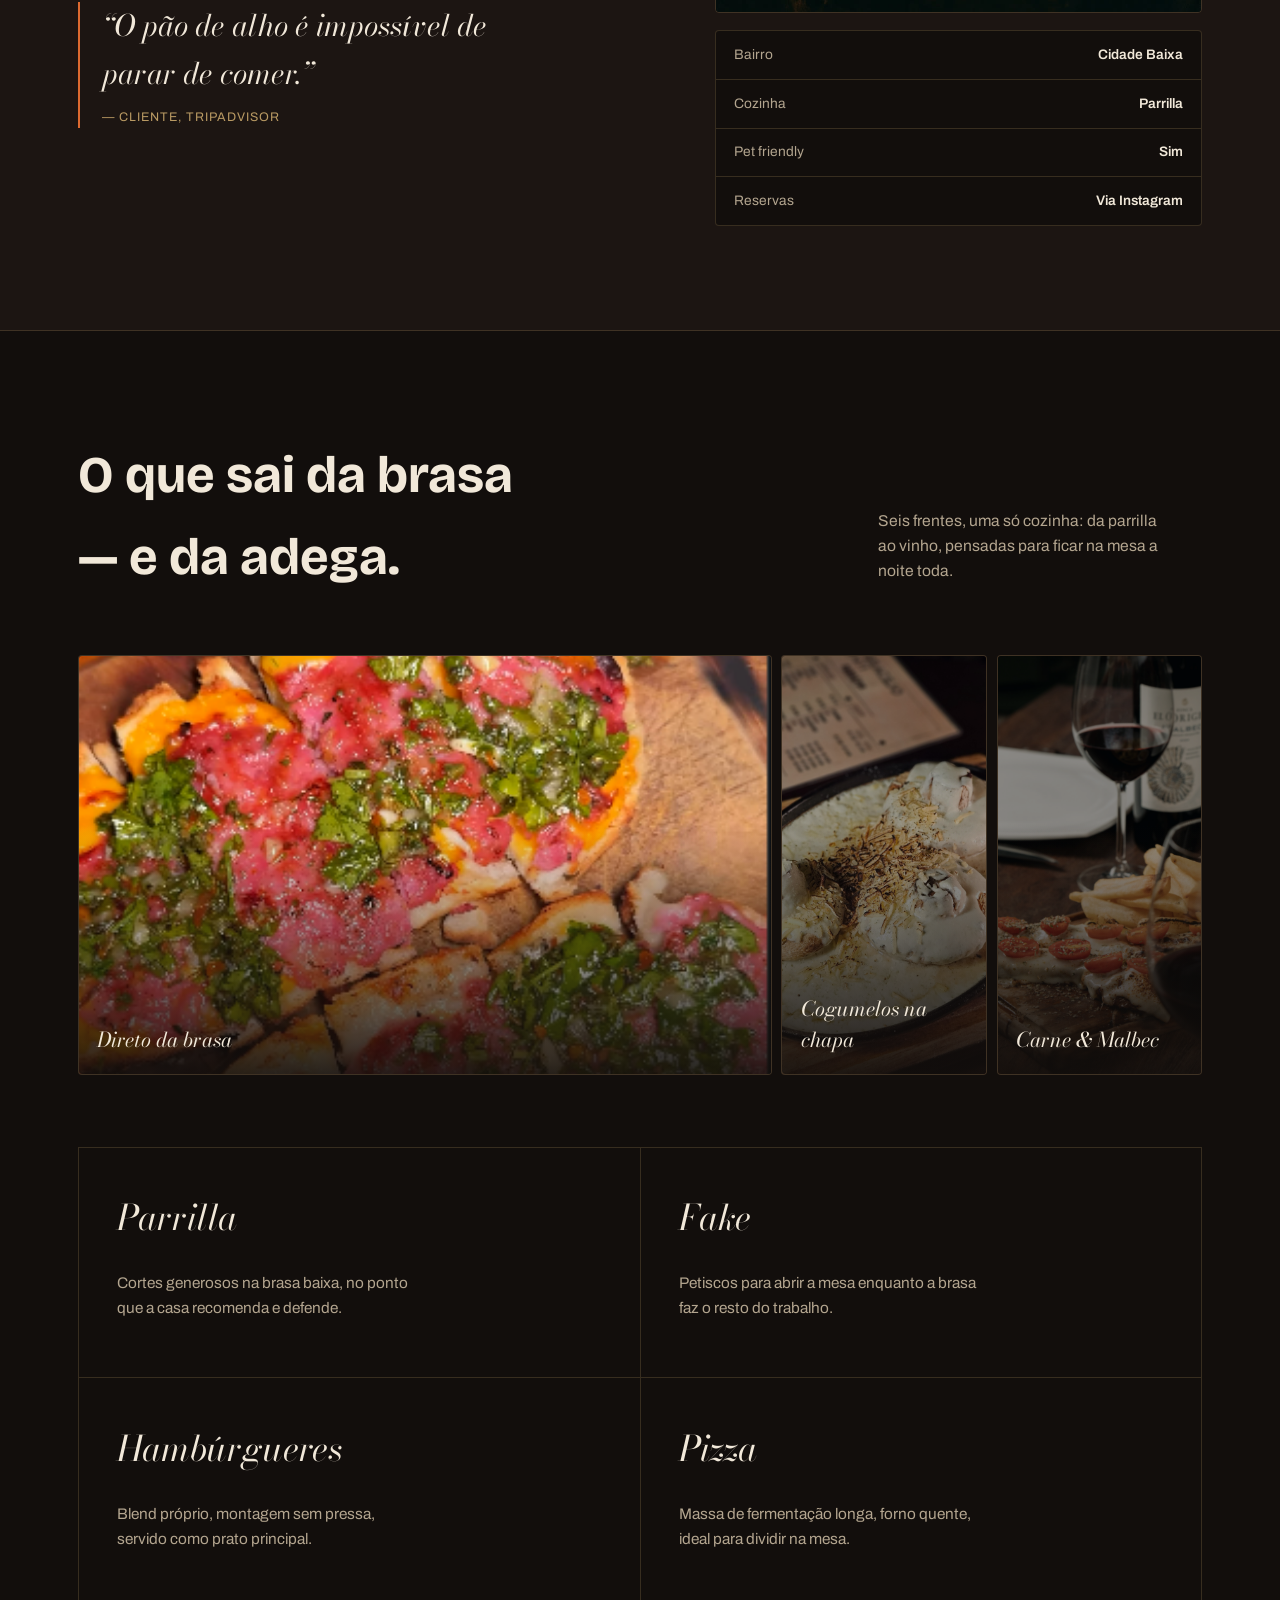
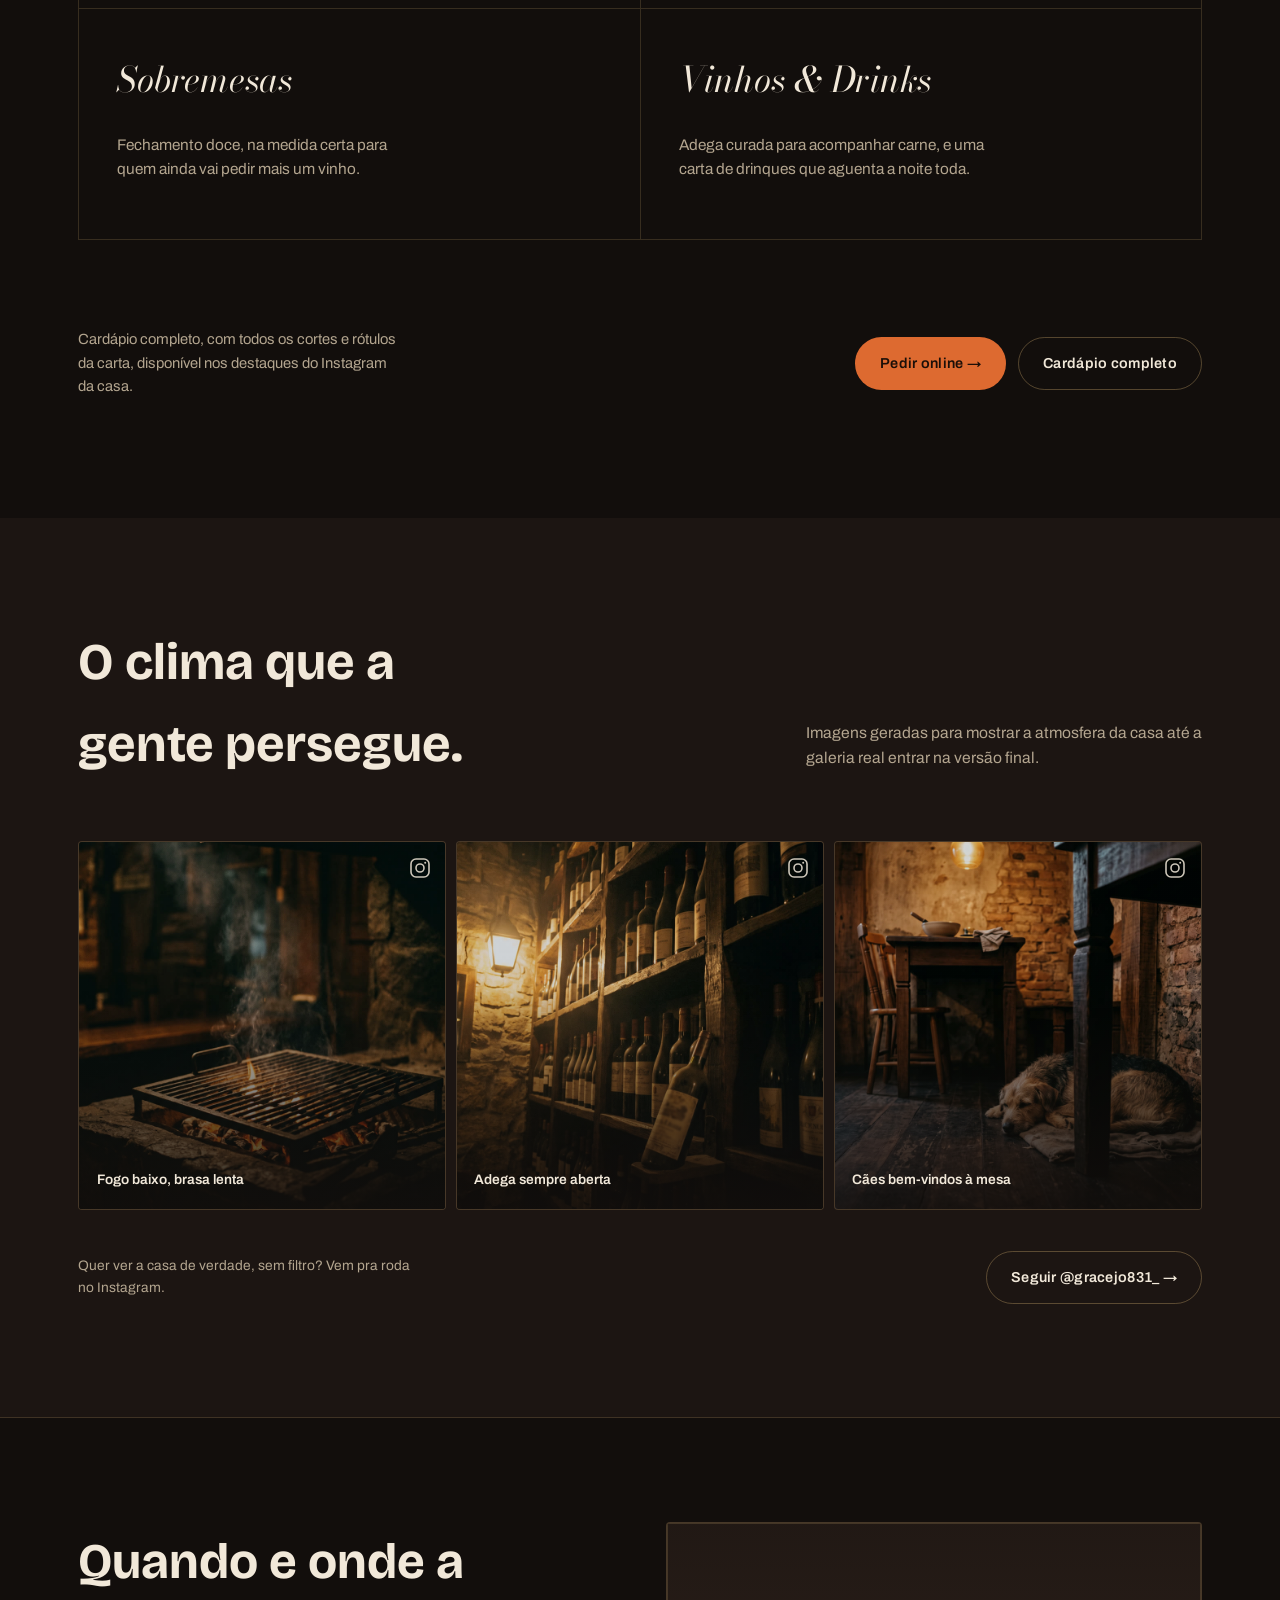
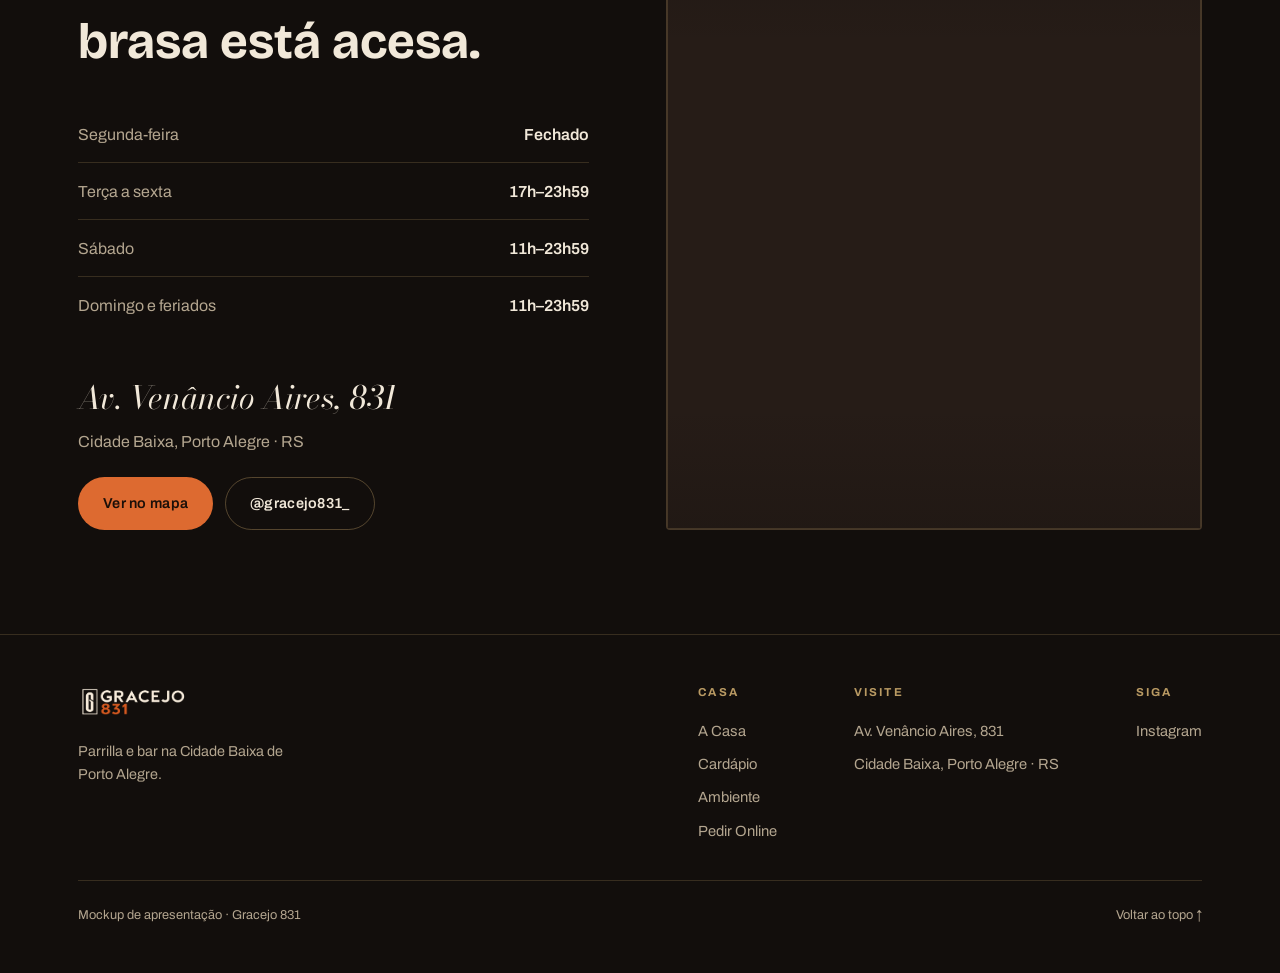
==== commit 6d74721a: "Reframe Ambiente closing line as an Instagram invitation Co-Authored-By: Claude Sonnet 5 <noreply@an" ====
--- a/index.html
+++ b/index.html
@@ -625,7 +625,7 @@
         </div>
       </div>
       <div class="ambiente-foot">
-        <p>O dia a dia real da casa (sem filtro de IA) está sempre no Instagram.</p>
+        <p>Quer ver a casa de verdade, sem filtro? Vem pra roda no Instagram.</p>
         <a class="btn btn-ghost" href="https://www.instagram.com/gracejo831_/" target="_blank" rel="noopener">Seguir @gracejo831_ →</a>
       </div>
     </div>
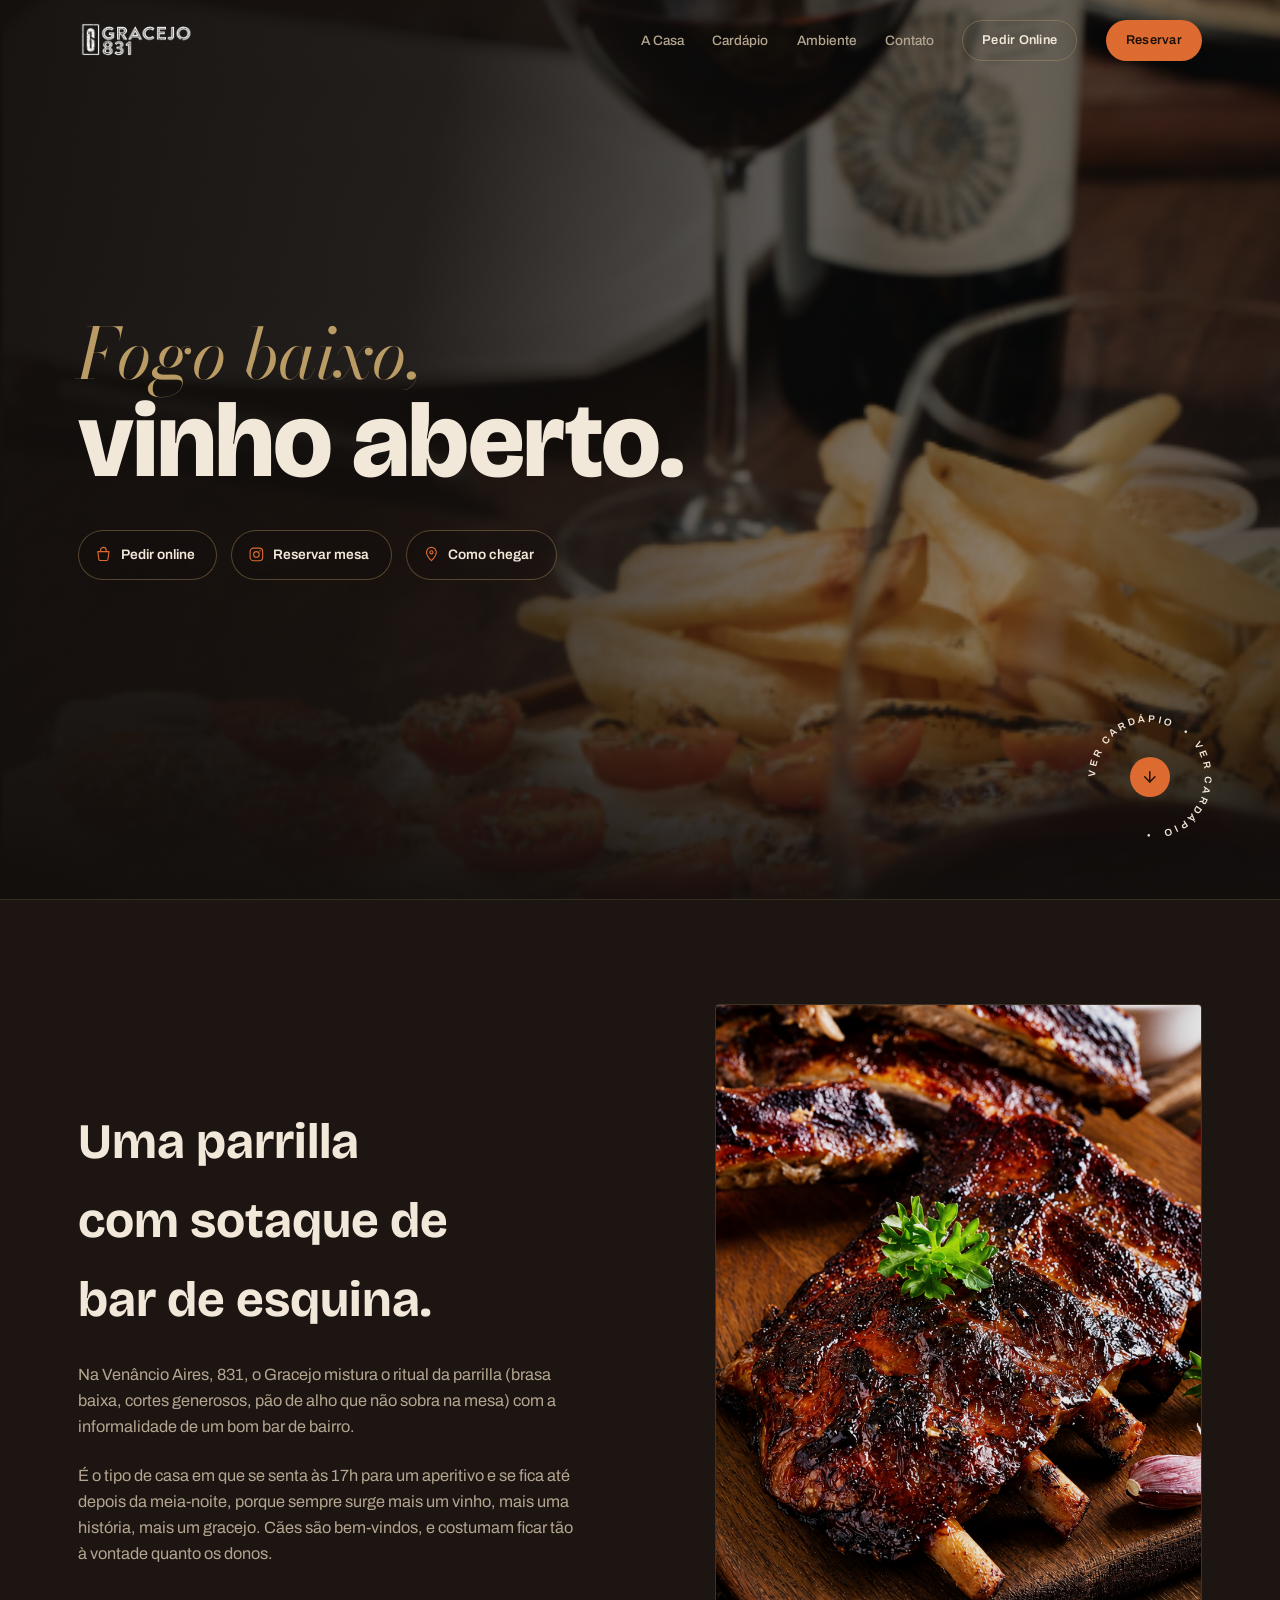
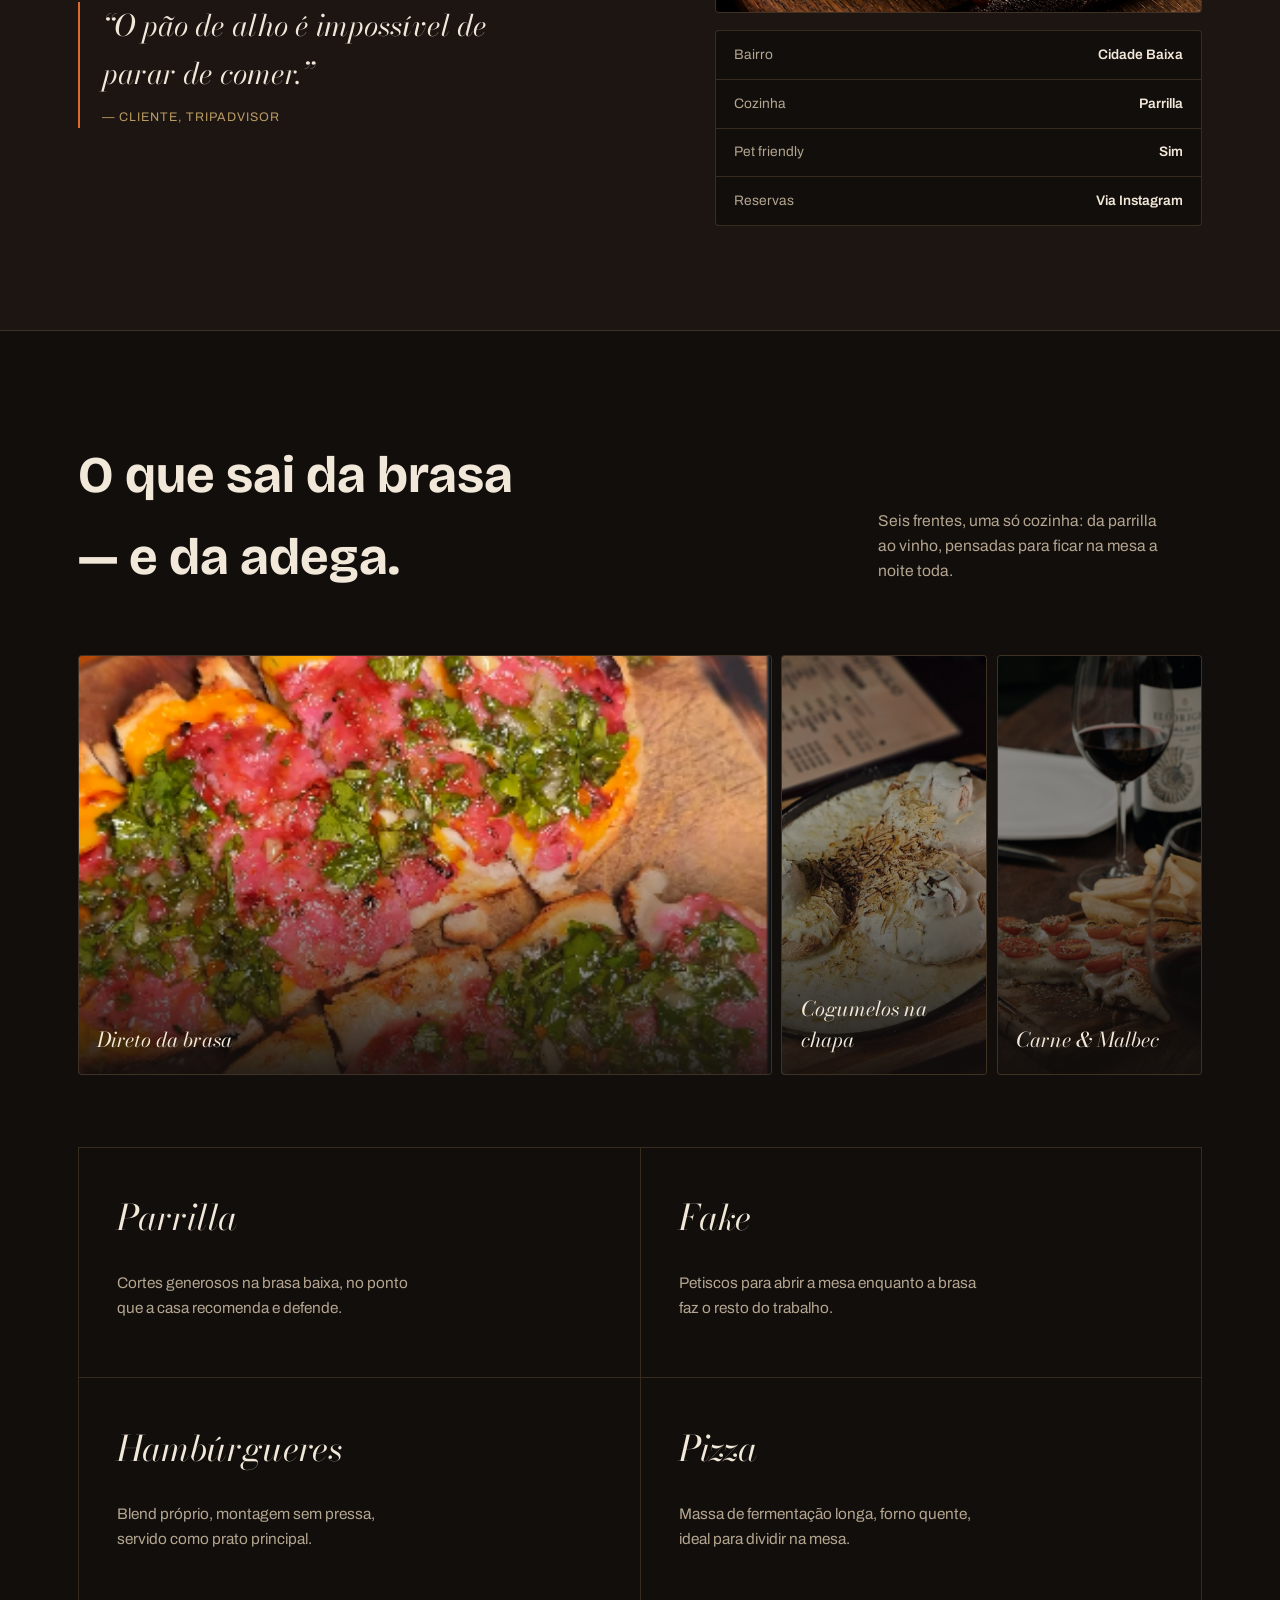
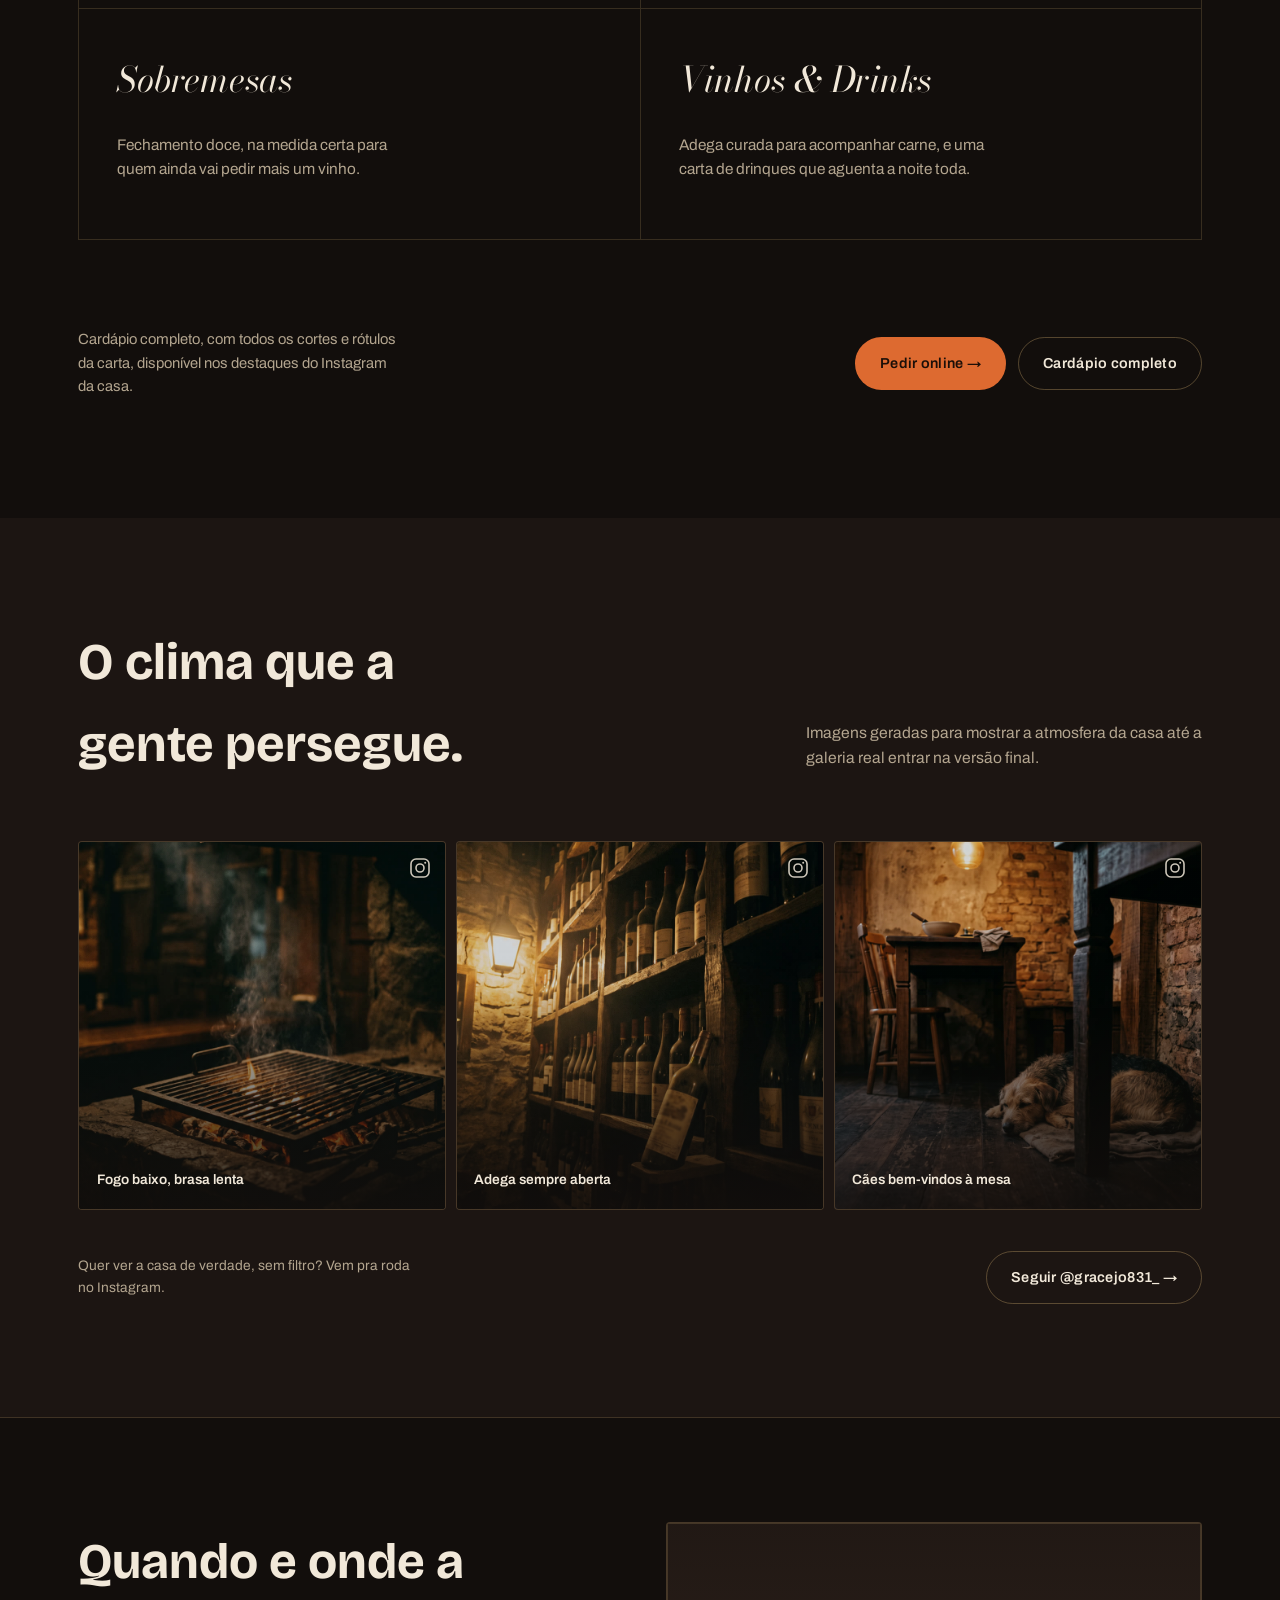
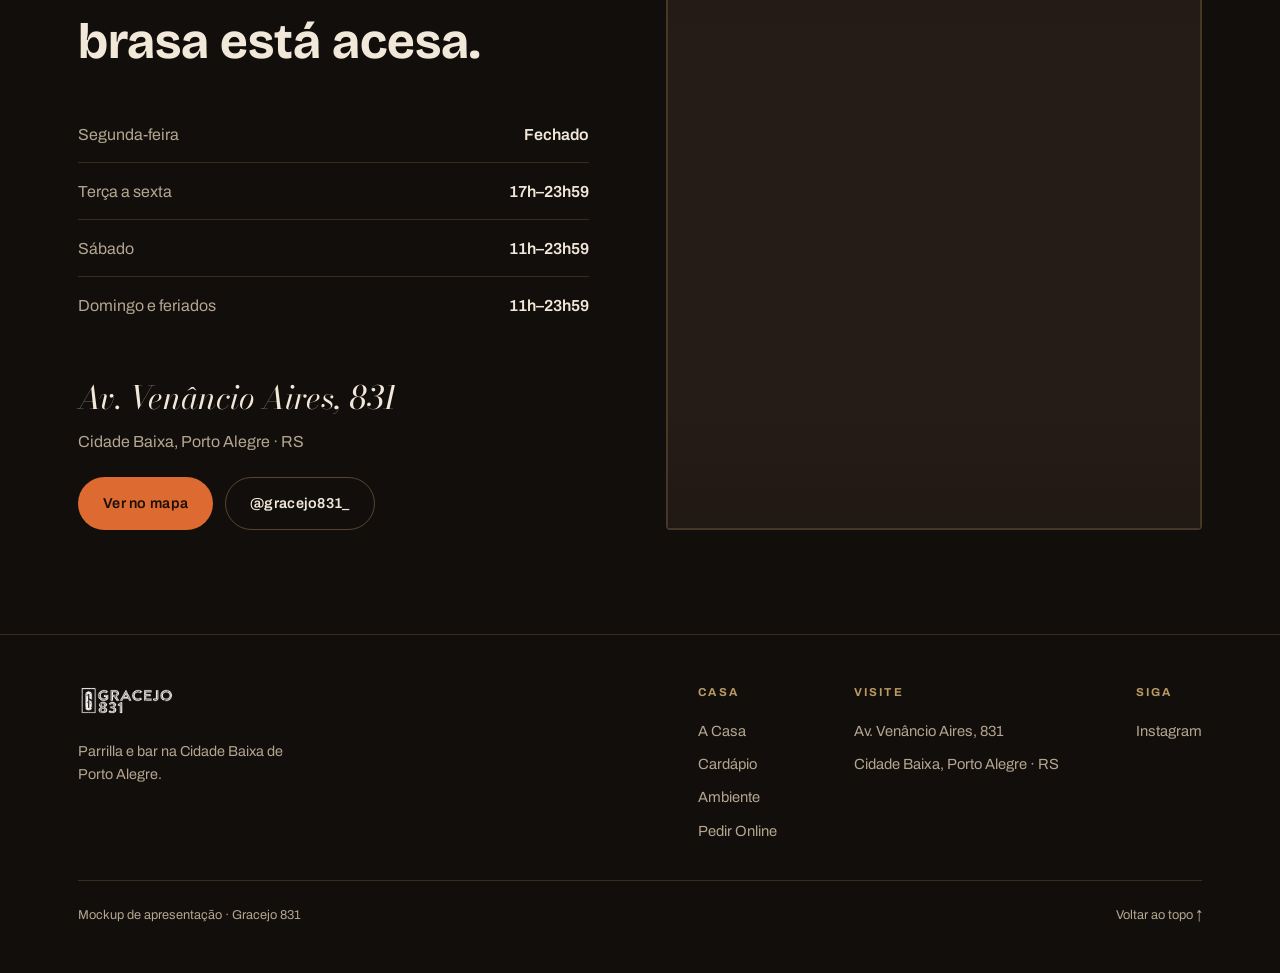
==== commit 8947feed: "Swap A Casa photo from empty grill to plated churrasco Co-Authored-By: Claude Sonnet 5 <noreply@anth" ====
--- a/index.html
+++ b/index.html
@@ -531,7 +531,7 @@
       </div>
       <div class="casa-media">
         <div class="casa-photo">
-          <img src="assets/mood_brasa.jpg" alt="Brasa baixa sob grelha de ferro, fumaça subindo (imagem gerada, clima ilustrativo)" loading="lazy" />
+          <img src="assets/Churrasco.png" alt="Costela assada na brasa, fatiada sobre tábua de madeira" loading="lazy" />
         </div>
         <div class="casa-strip">
           <div class="casa-strip-row"><span class="k">Bairro</span><span class="v">Cidade Baixa</span></div>
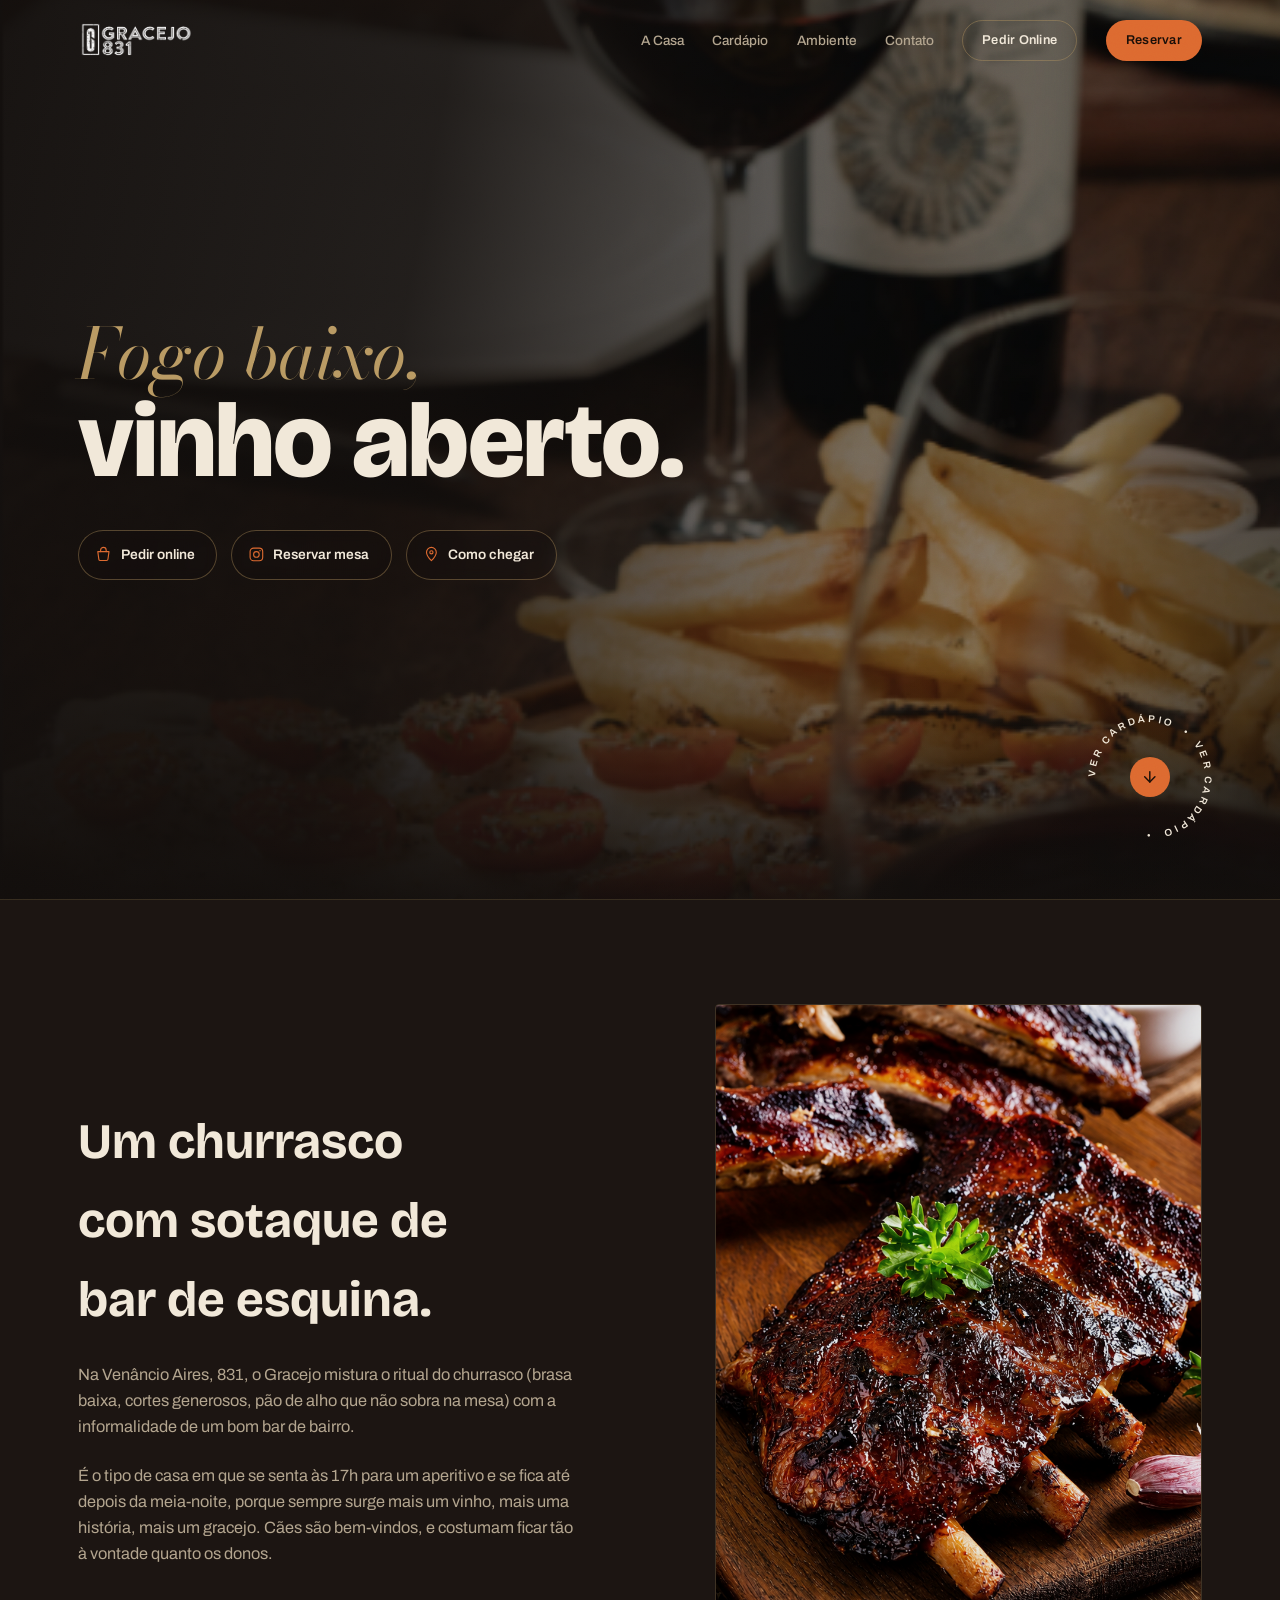
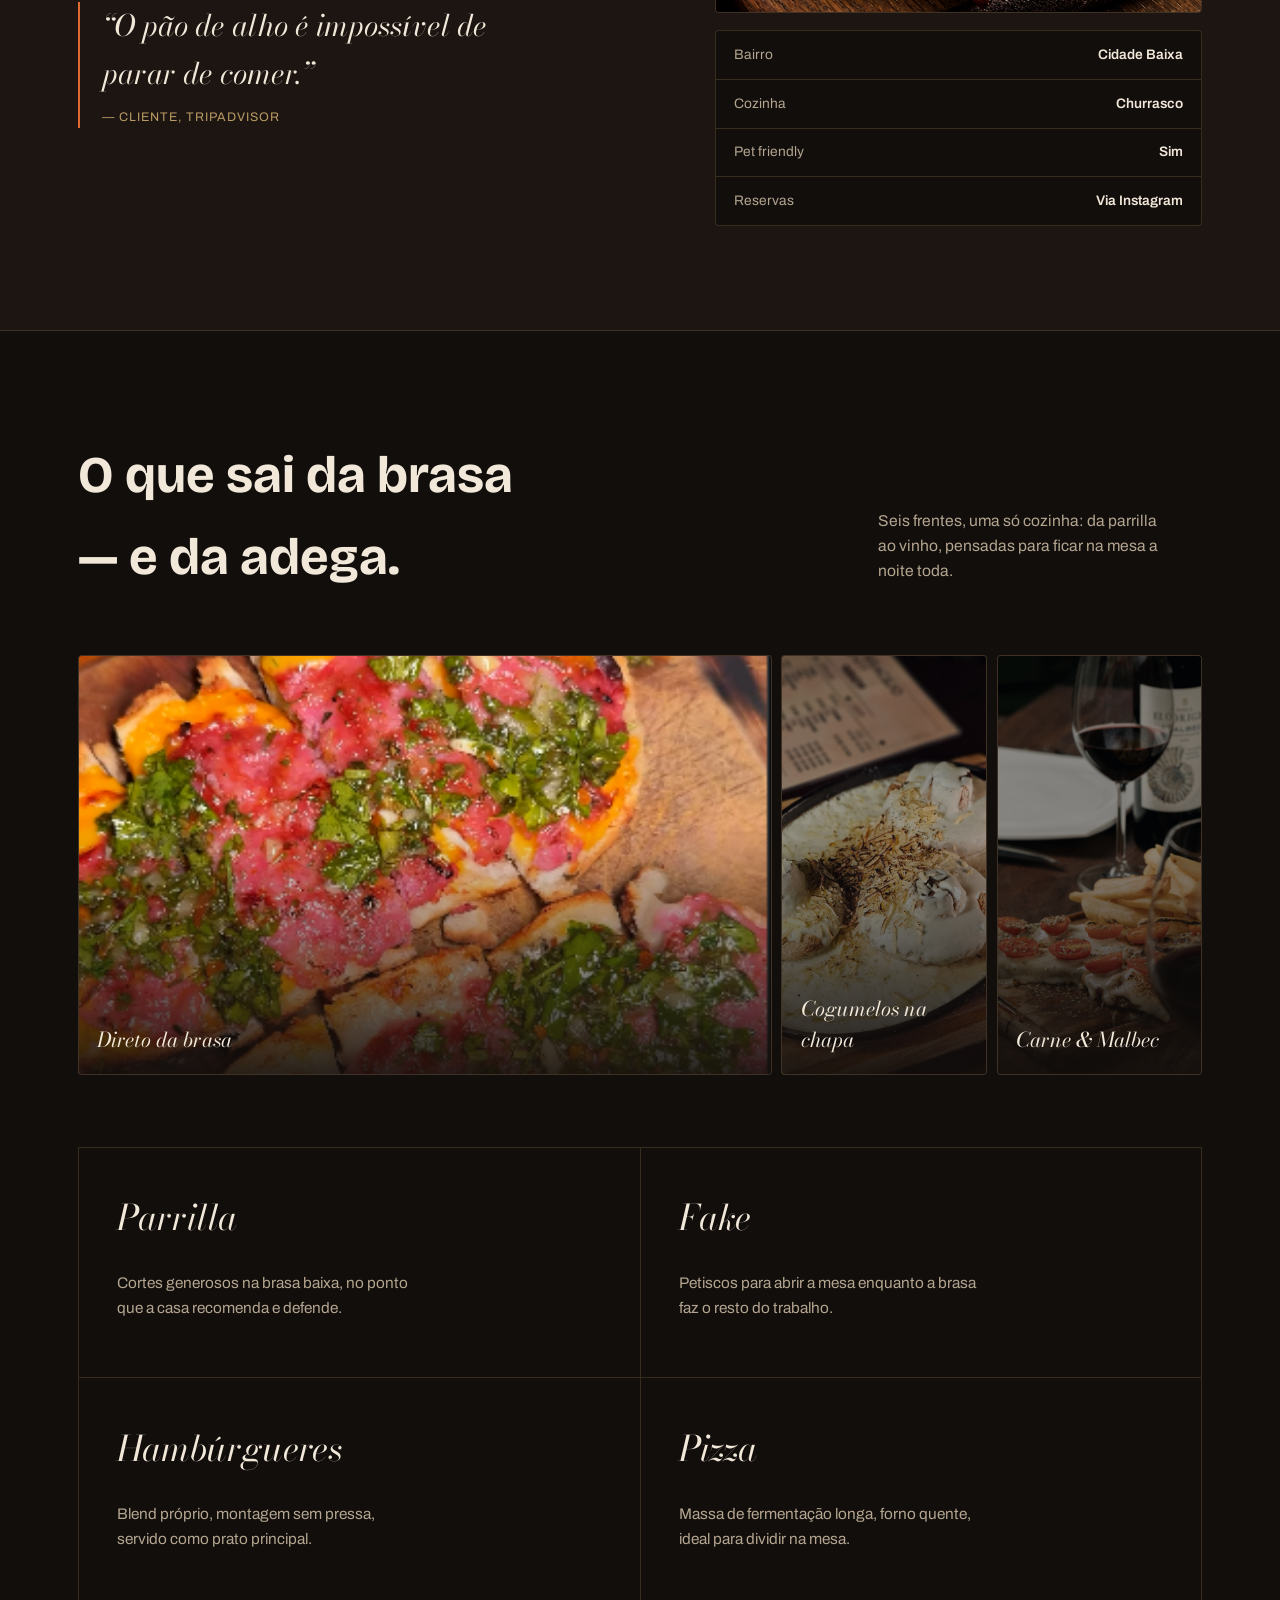
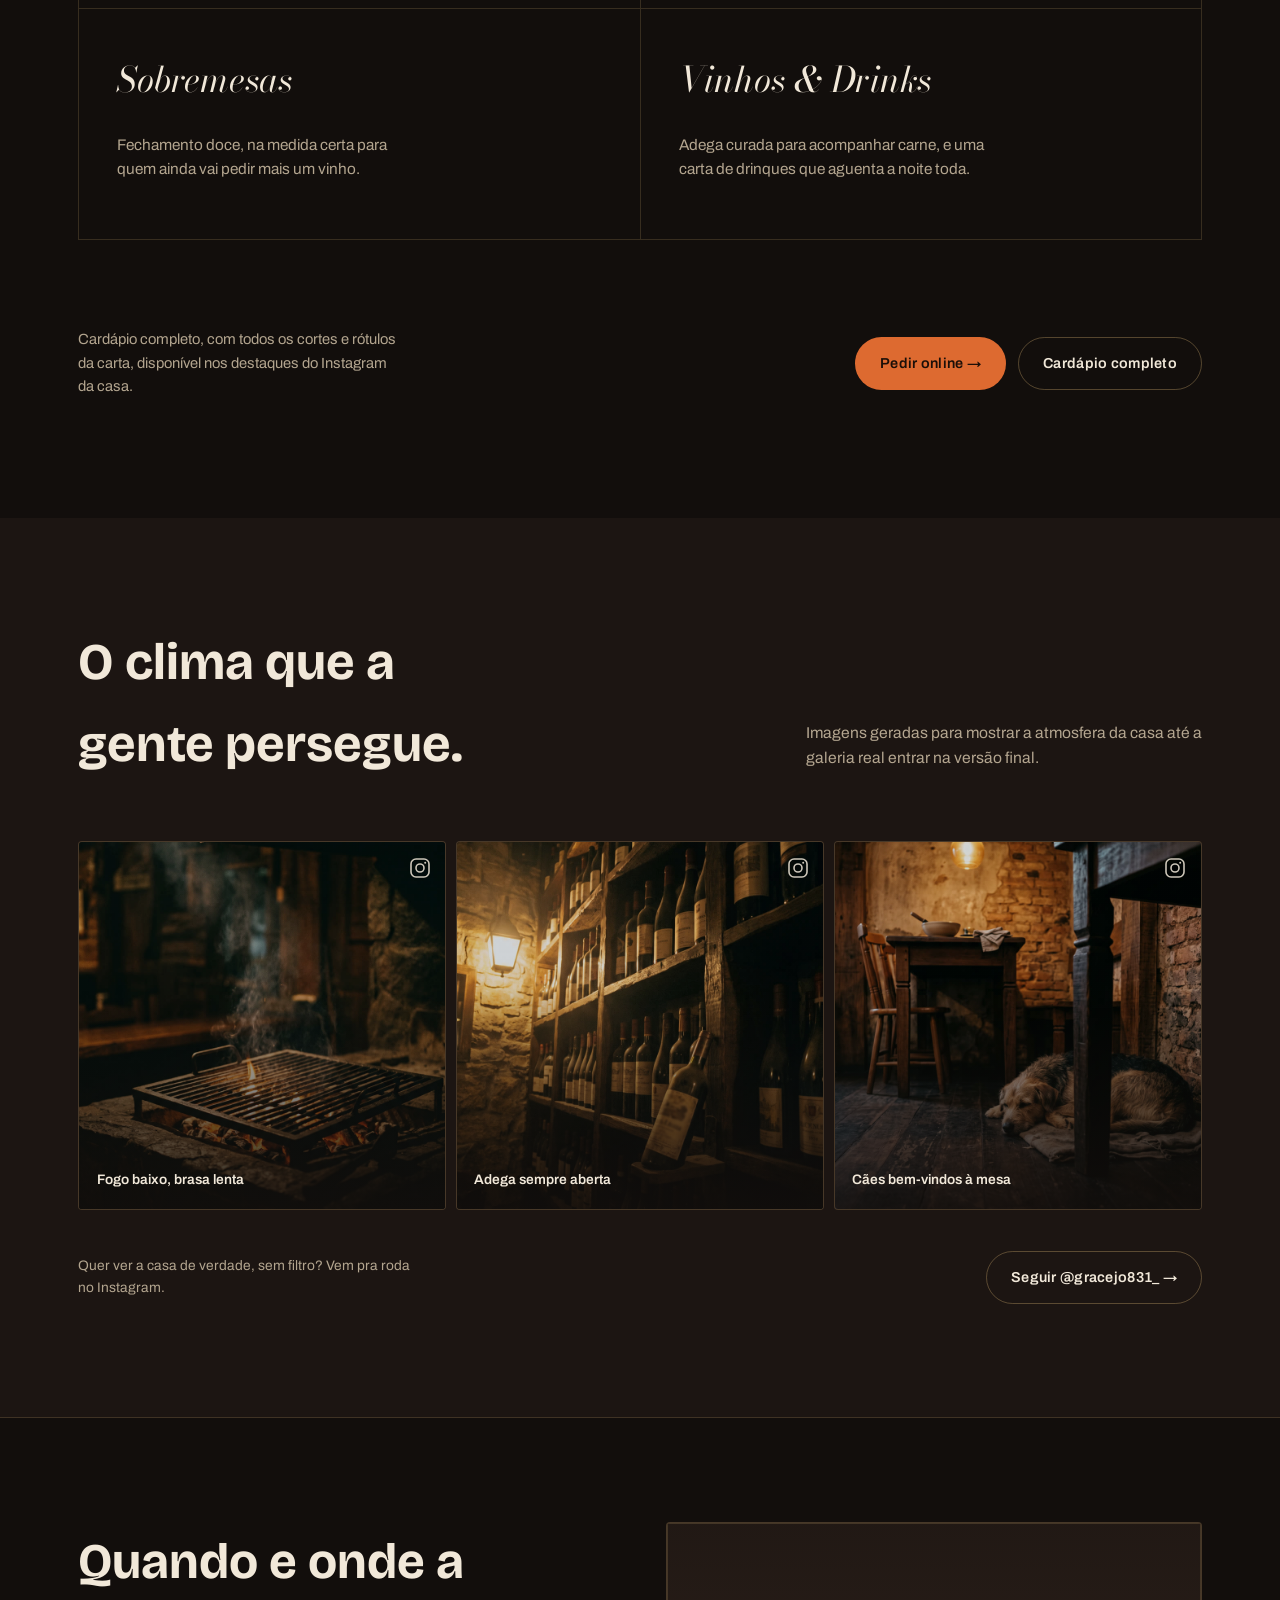
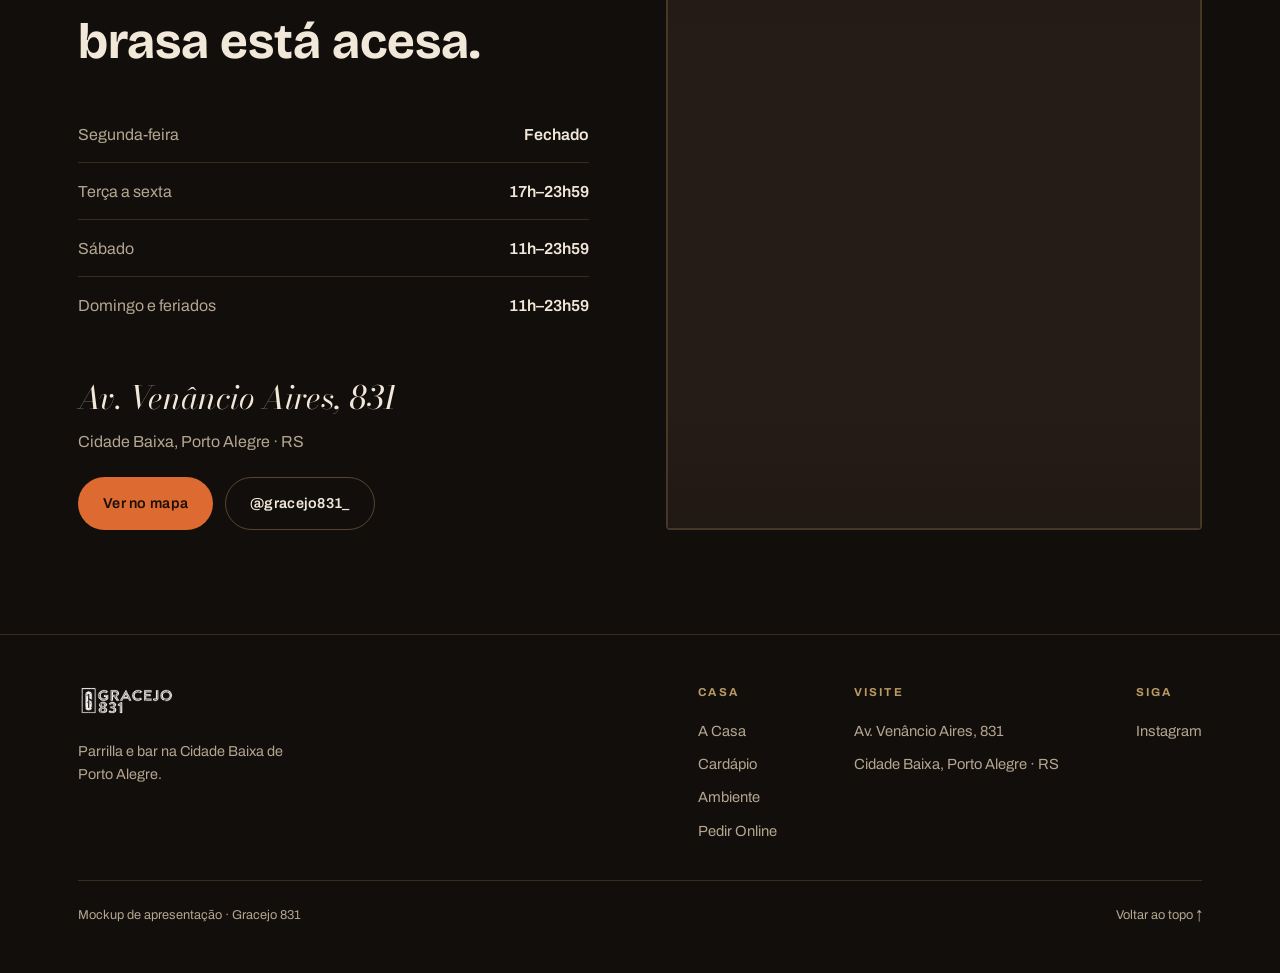
==== commit a96a8b74: "Update A Casa copy from parrilla to churrasco to match the new photo Co-Authored-By: Claude Sonnet 5" ====
--- a/index.html
+++ b/index.html
@@ -521,8 +521,8 @@
   <section class="casa" id="casa">
     <div class="wrap casa-grid">
       <div class="casa-body">
-        <h2>Uma parrilla com sotaque de bar de esquina.</h2>
-        <p>Na Venâncio Aires, 831, o Gracejo mistura o ritual da parrilla (brasa baixa, cortes generosos, pão de alho que não sobra na mesa) com a informalidade de um bom bar de bairro.</p>
+        <h2>Um churrasco com sotaque de bar de esquina.</h2>
+        <p>Na Venâncio Aires, 831, o Gracejo mistura o ritual do churrasco (brasa baixa, cortes generosos, pão de alho que não sobra na mesa) com a informalidade de um bom bar de bairro.</p>
         <p>É o tipo de casa em que se senta às 17h para um aperitivo e se fica até depois da meia-noite, porque sempre surge mais um vinho, mais uma história, mais um gracejo. Cães são bem-vindos, e costumam ficar tão à vontade quanto os donos.</p>
         <blockquote class="pull">
           <p>&ldquo;O pão de alho é impossível de parar de comer.&rdquo;</p>
@@ -535,7 +535,7 @@
         </div>
         <div class="casa-strip">
           <div class="casa-strip-row"><span class="k">Bairro</span><span class="v">Cidade Baixa</span></div>
-          <div class="casa-strip-row"><span class="k">Cozinha</span><span class="v">Parrilla</span></div>
+          <div class="casa-strip-row"><span class="k">Cozinha</span><span class="v">Churrasco</span></div>
           <div class="casa-strip-row"><span class="k">Pet friendly</span><span class="v">Sim</span></div>
           <div class="casa-strip-row"><span class="k">Reservas</span><span class="v">Via Instagram</span></div>
         </div>
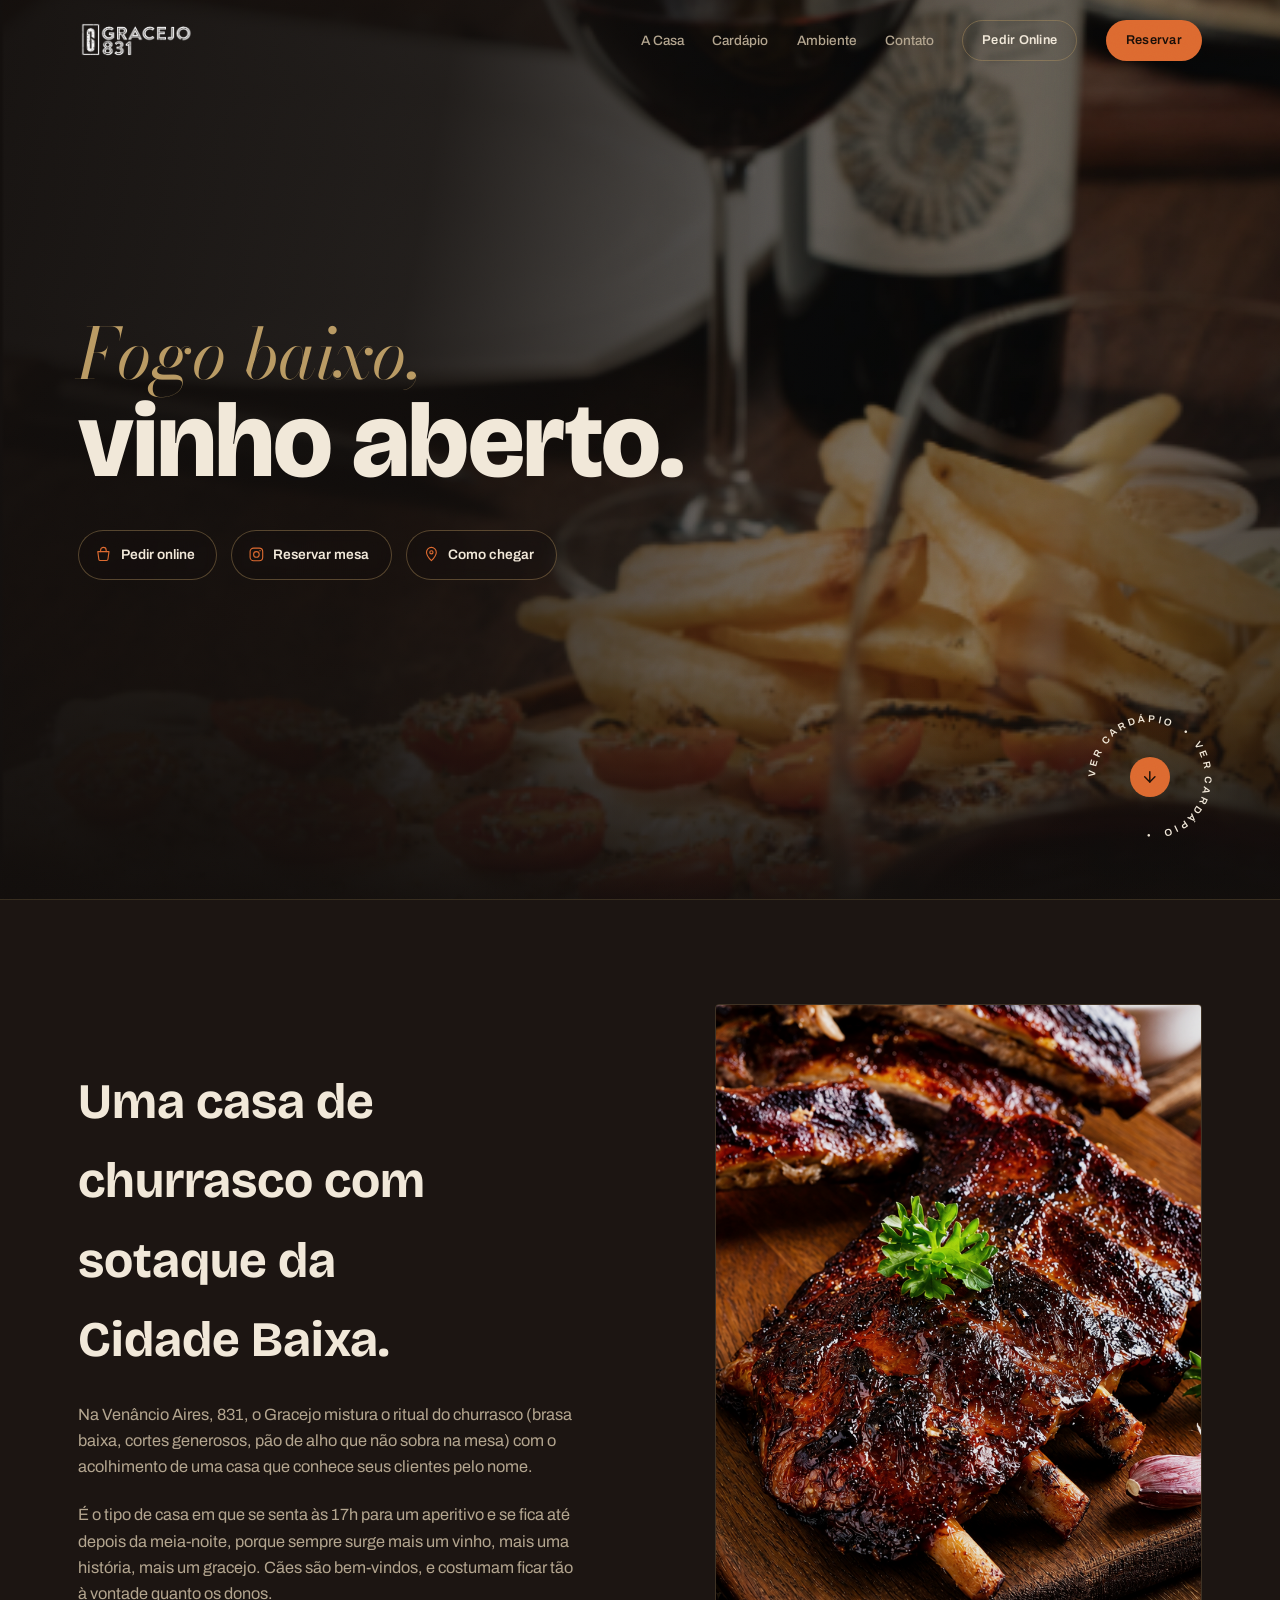
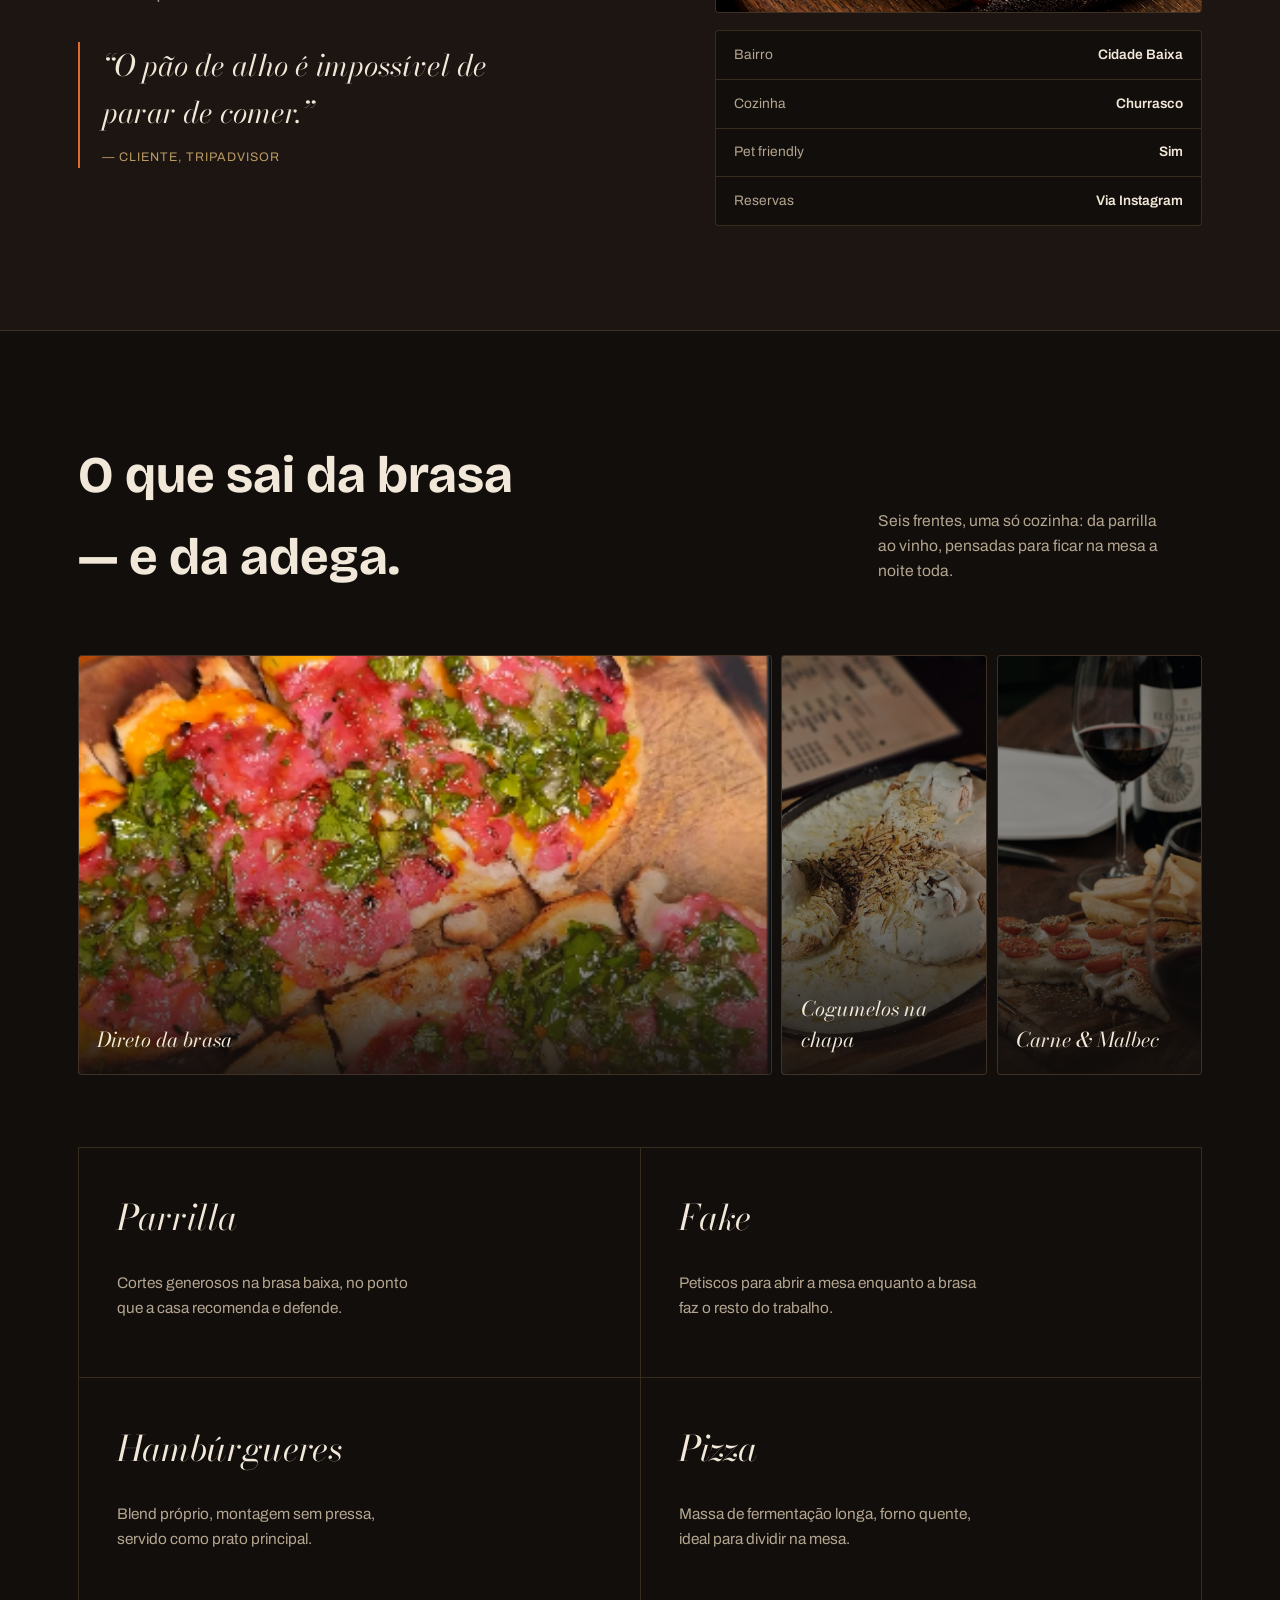
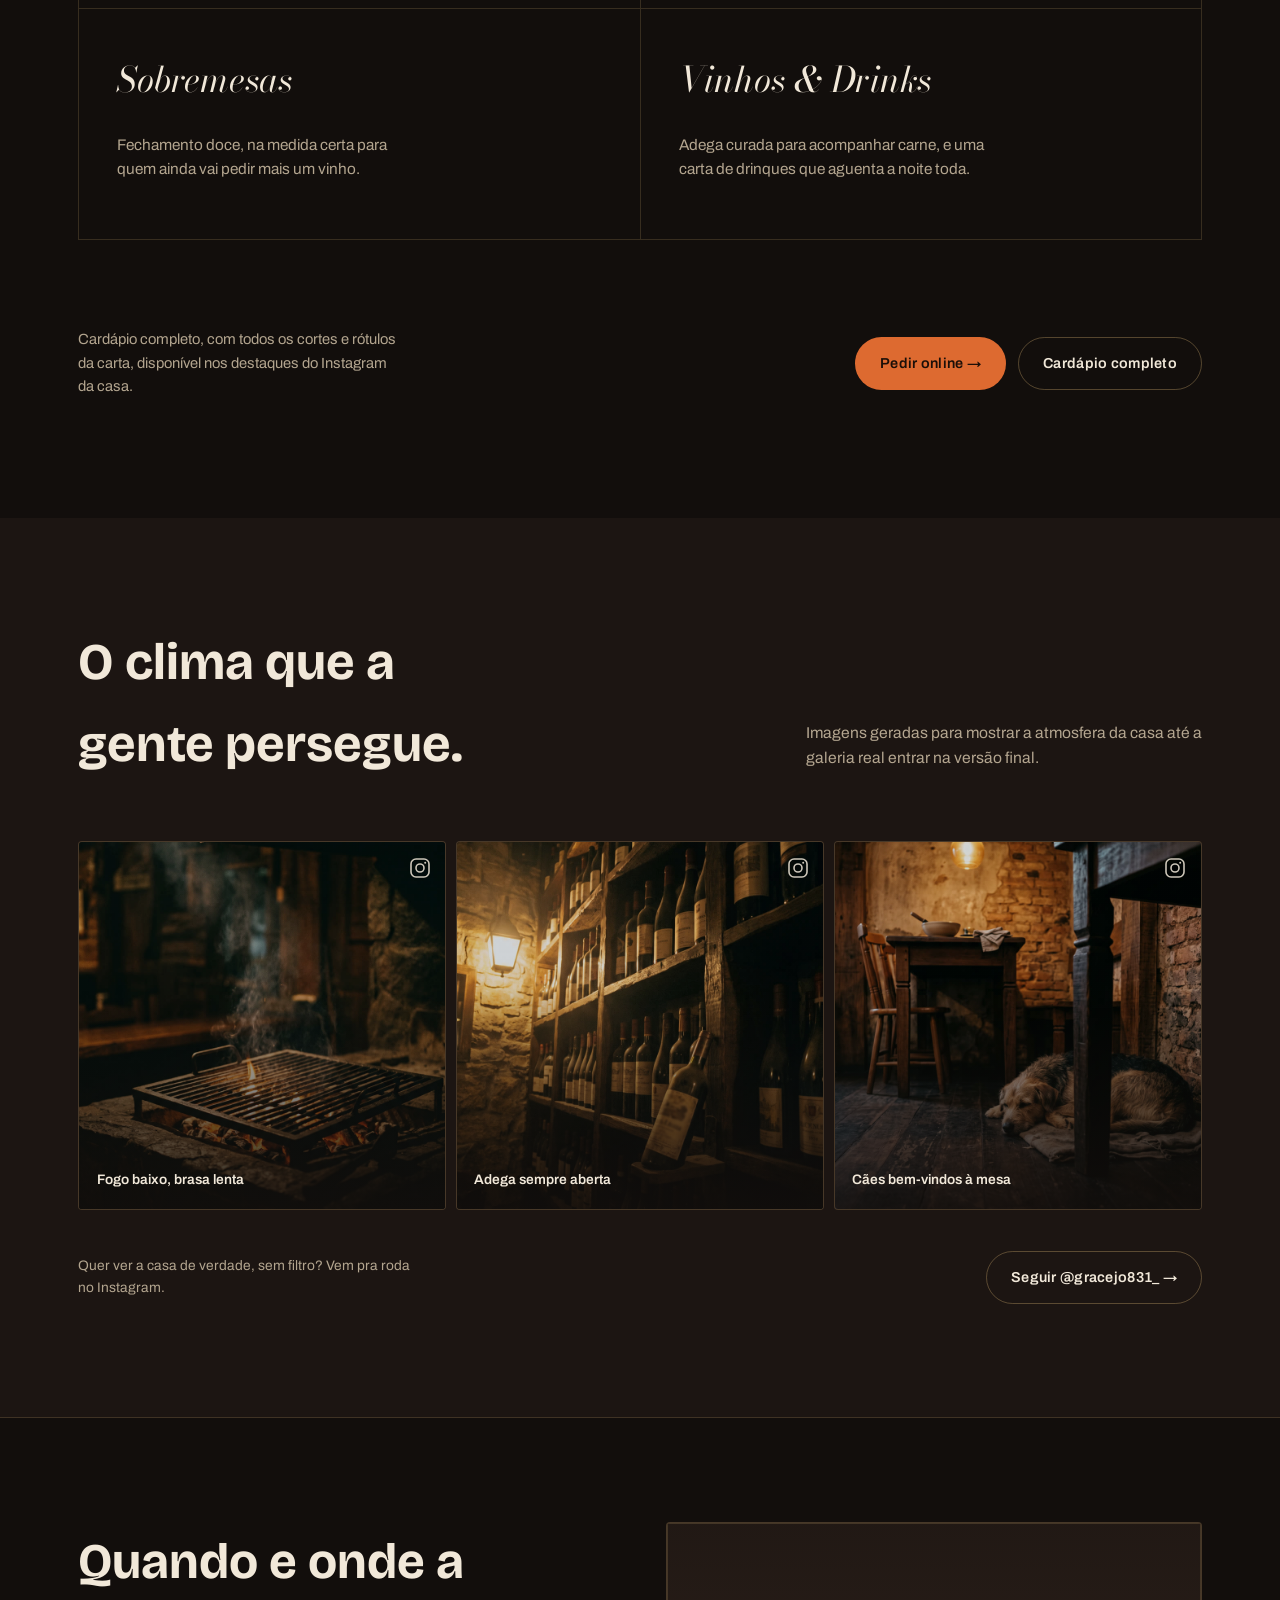
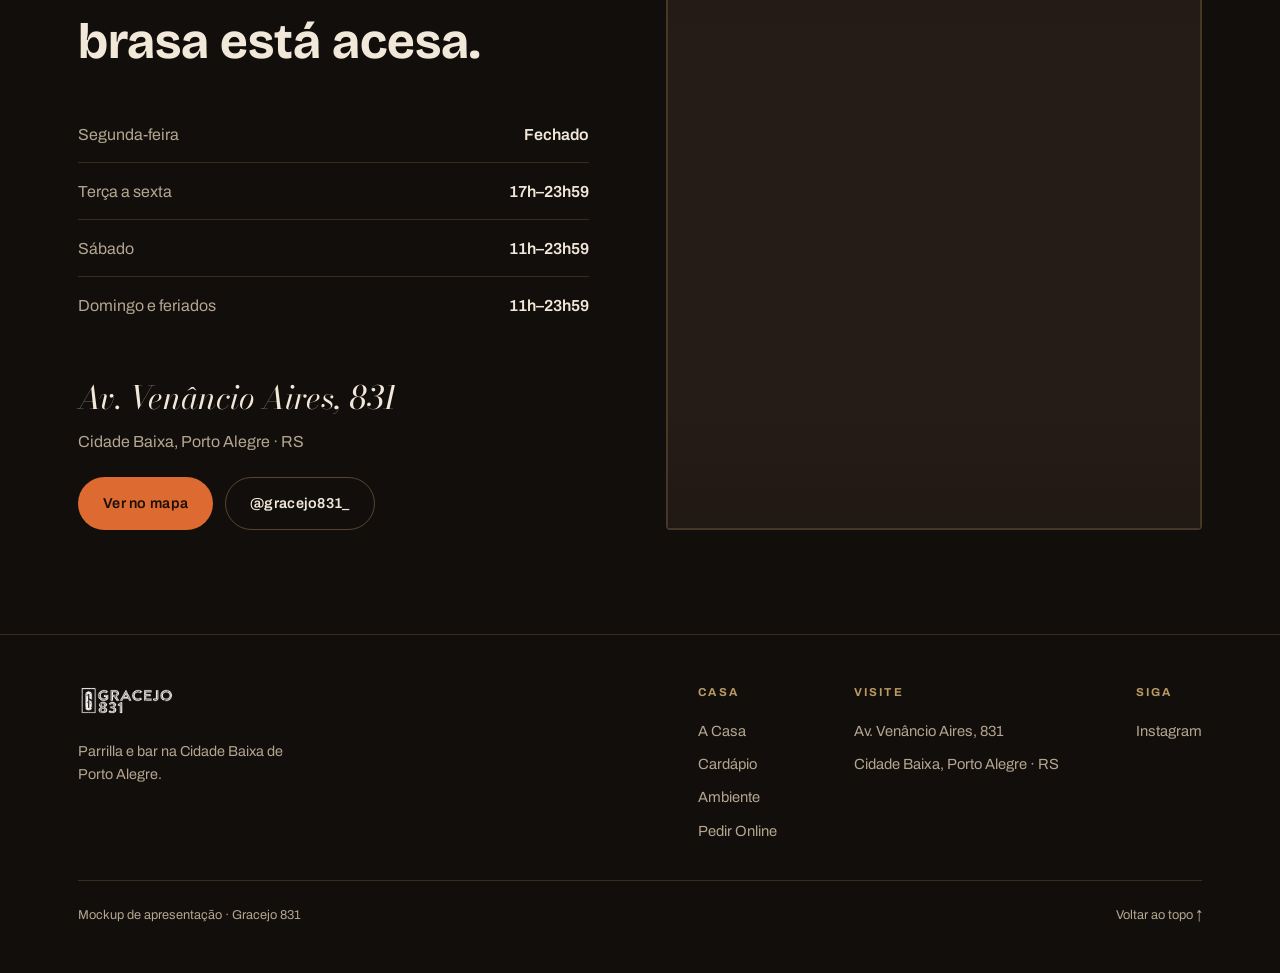
==== commit fd0756c4: "Reposition A Casa copy away from "bar de esquina" framing Owner flagged that the site read too casua" ====
--- a/index.html
+++ b/index.html
@@ -521,8 +521,8 @@
   <section class="casa" id="casa">
     <div class="wrap casa-grid">
       <div class="casa-body">
-        <h2>Um churrasco com sotaque de bar de esquina.</h2>
-        <p>Na Venâncio Aires, 831, o Gracejo mistura o ritual do churrasco (brasa baixa, cortes generosos, pão de alho que não sobra na mesa) com a informalidade de um bom bar de bairro.</p>
+        <h2>Uma casa de churrasco com sotaque da Cidade Baixa.</h2>
+        <p>Na Venâncio Aires, 831, o Gracejo mistura o ritual do churrasco (brasa baixa, cortes generosos, pão de alho que não sobra na mesa) com o acolhimento de uma casa que conhece seus clientes pelo nome.</p>
         <p>É o tipo de casa em que se senta às 17h para um aperitivo e se fica até depois da meia-noite, porque sempre surge mais um vinho, mais uma história, mais um gracejo. Cães são bem-vindos, e costumam ficar tão à vontade quanto os donos.</p>
         <blockquote class="pull">
           <p>&ldquo;O pão de alho é impossível de parar de comer.&rdquo;</p>
